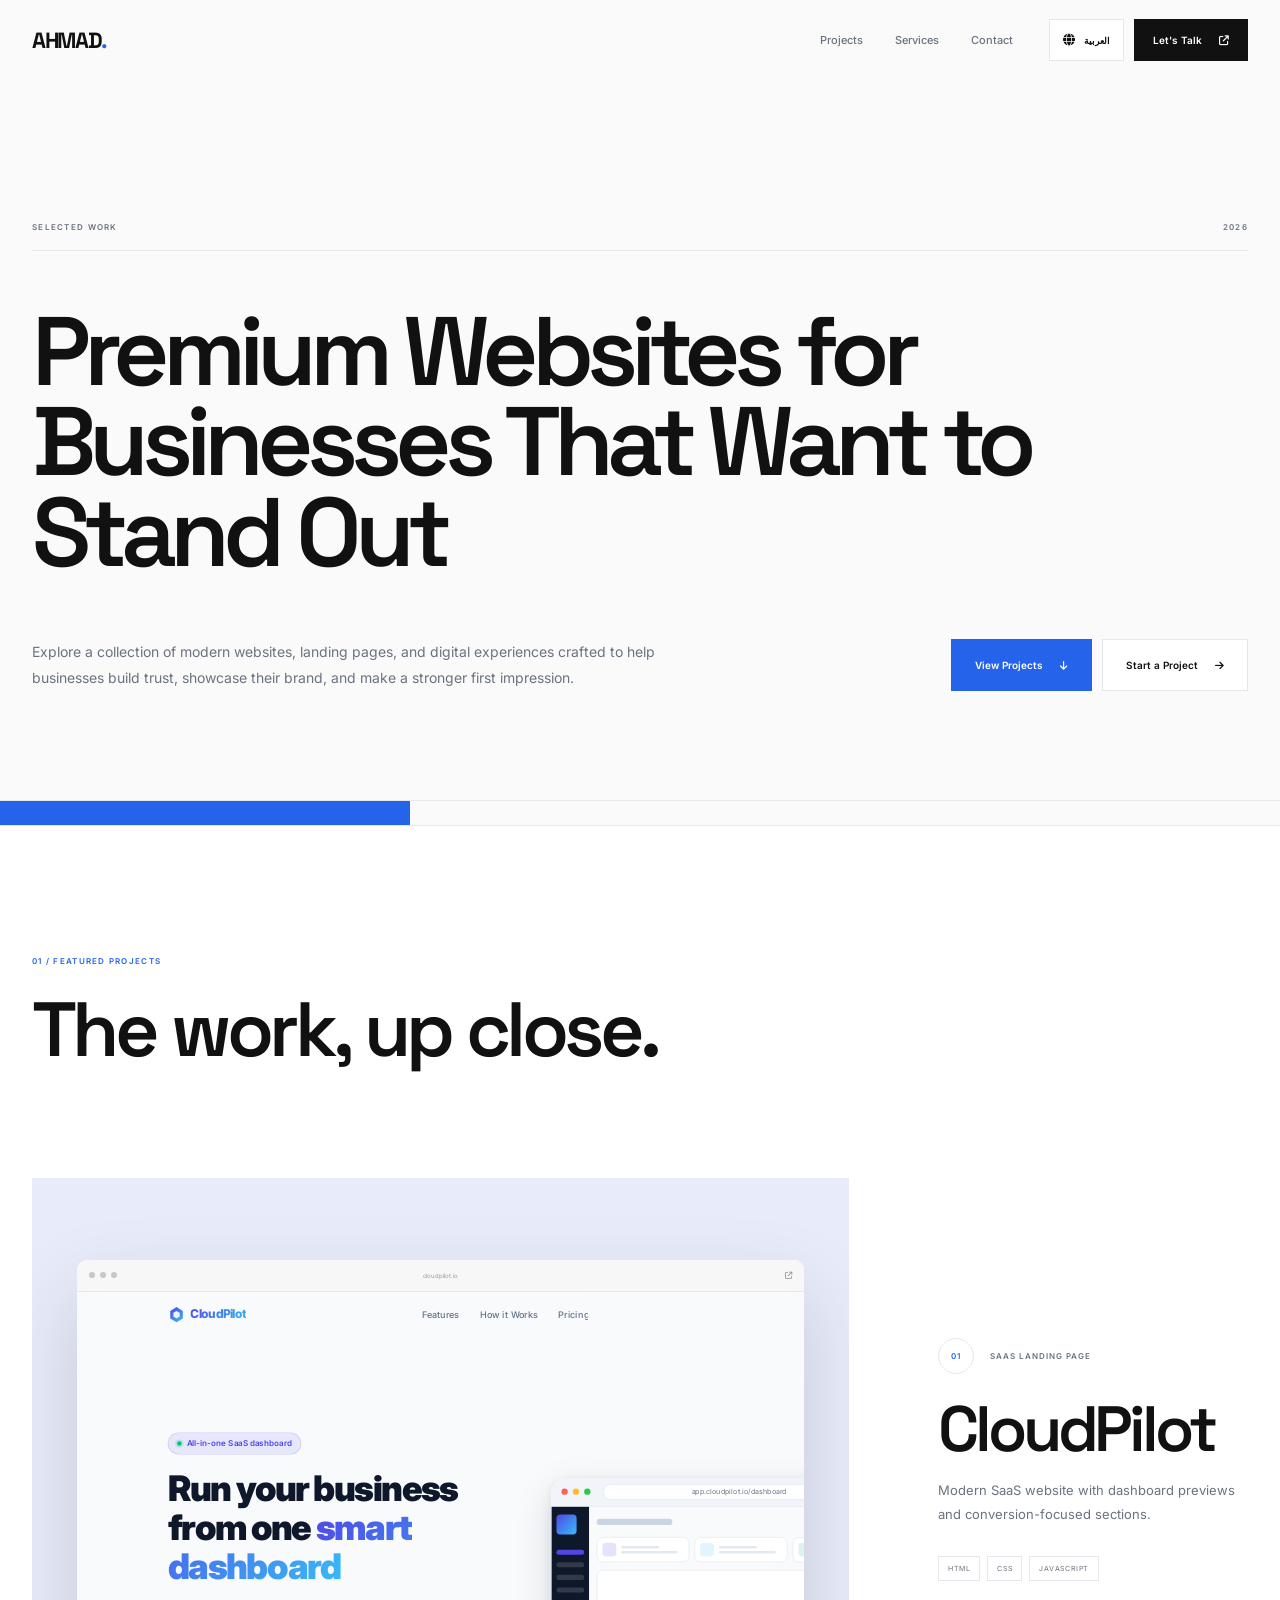
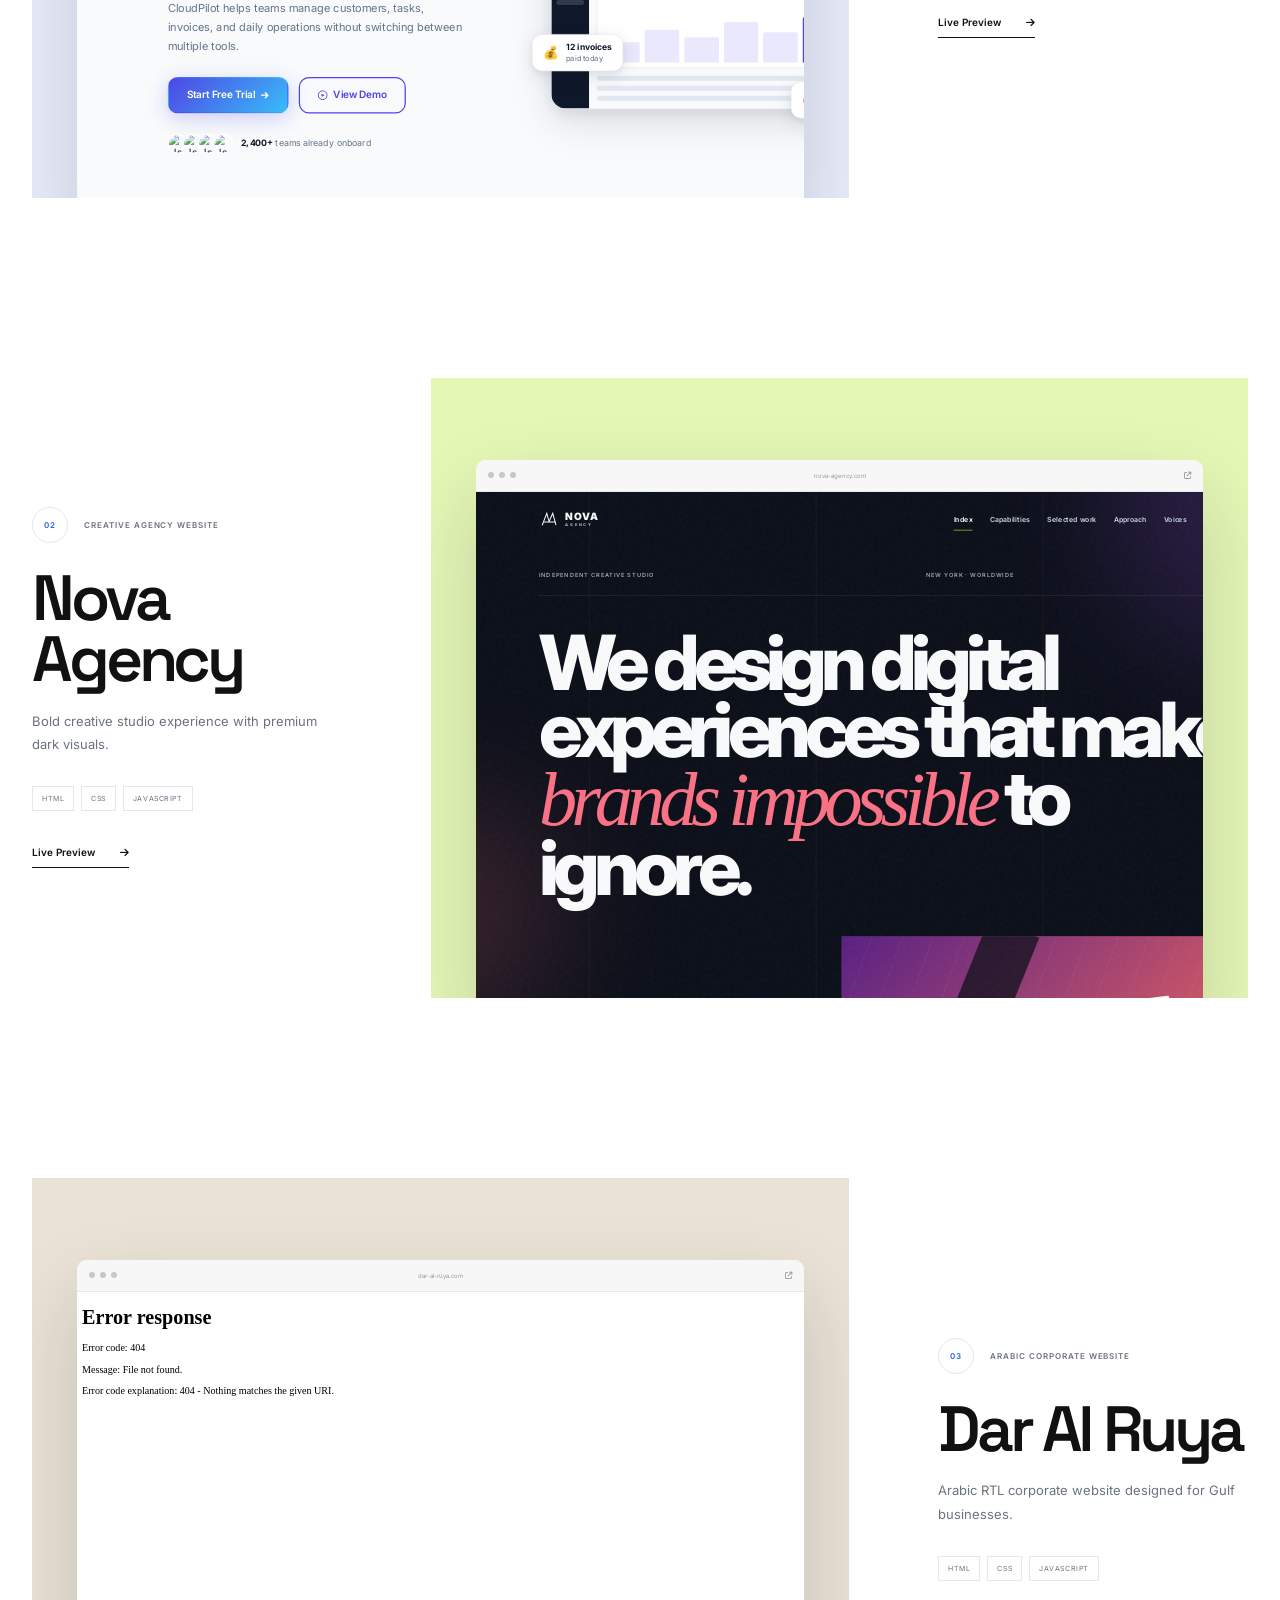
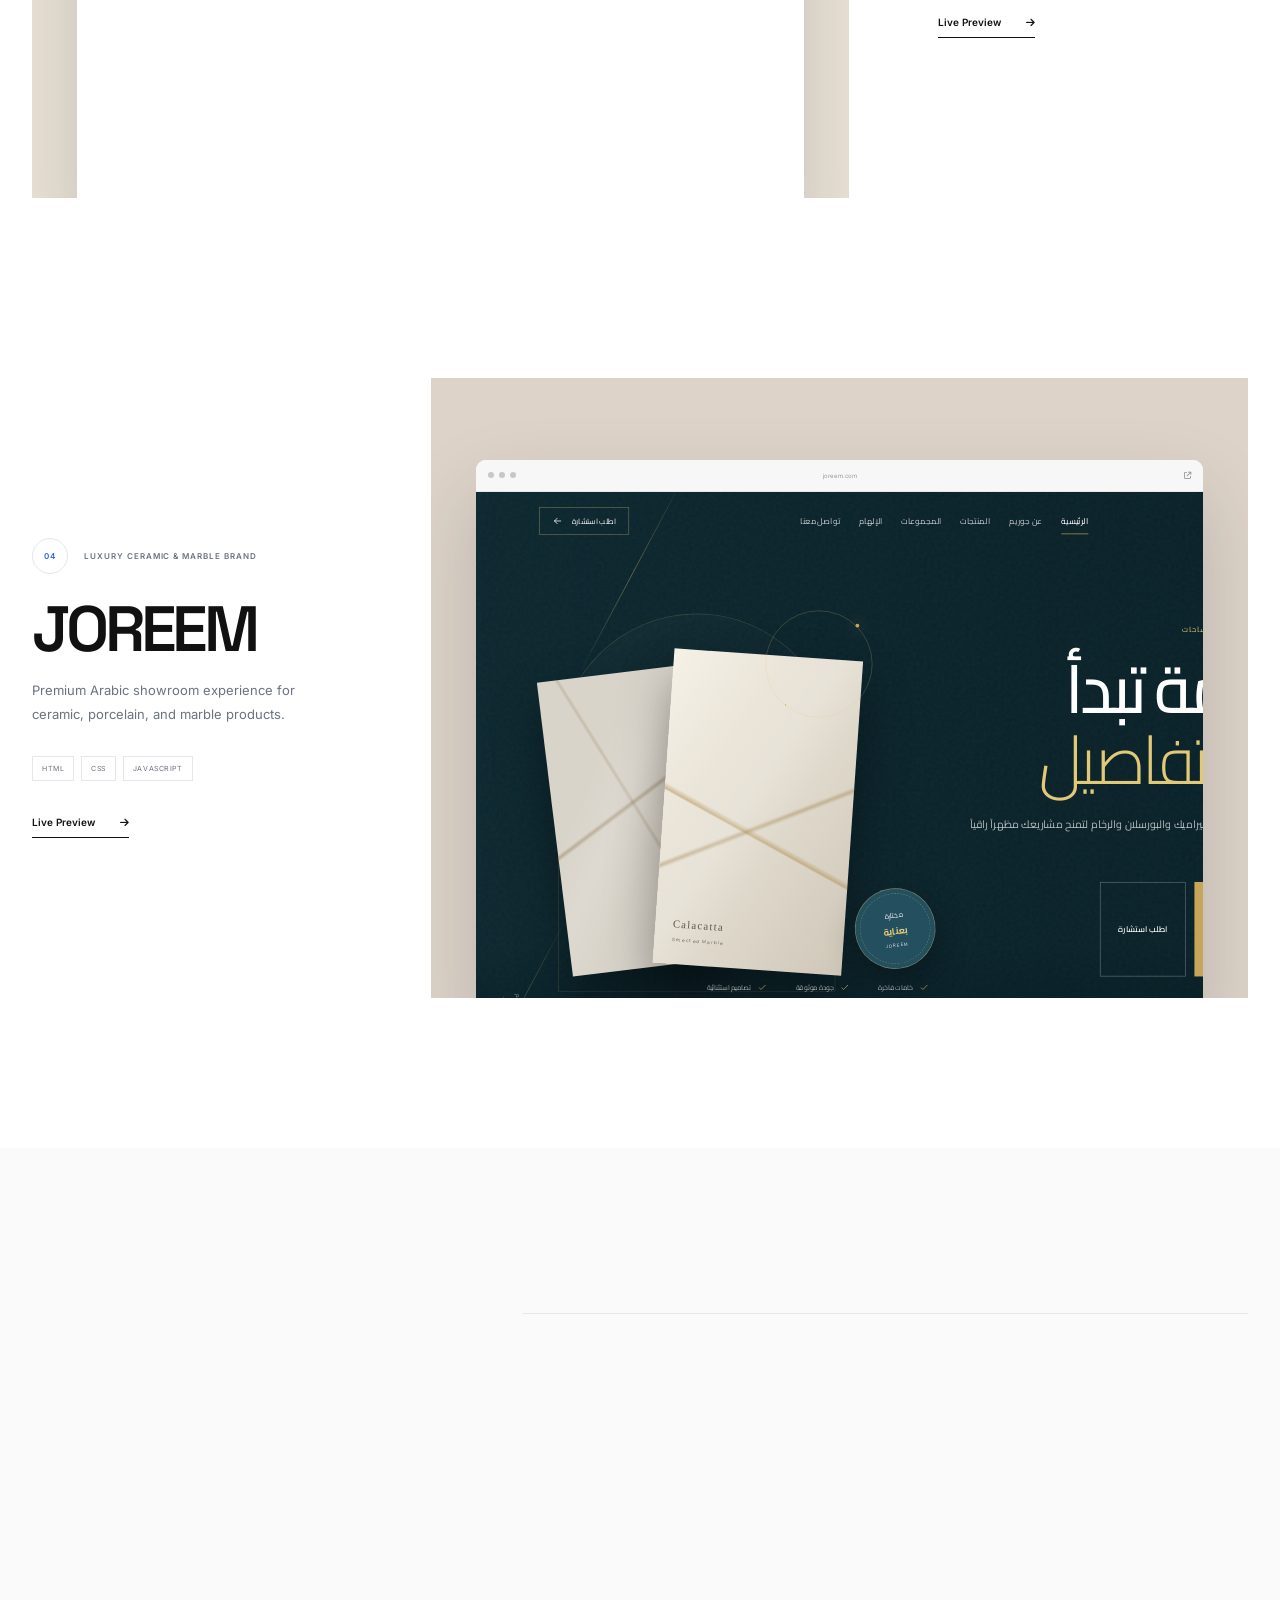
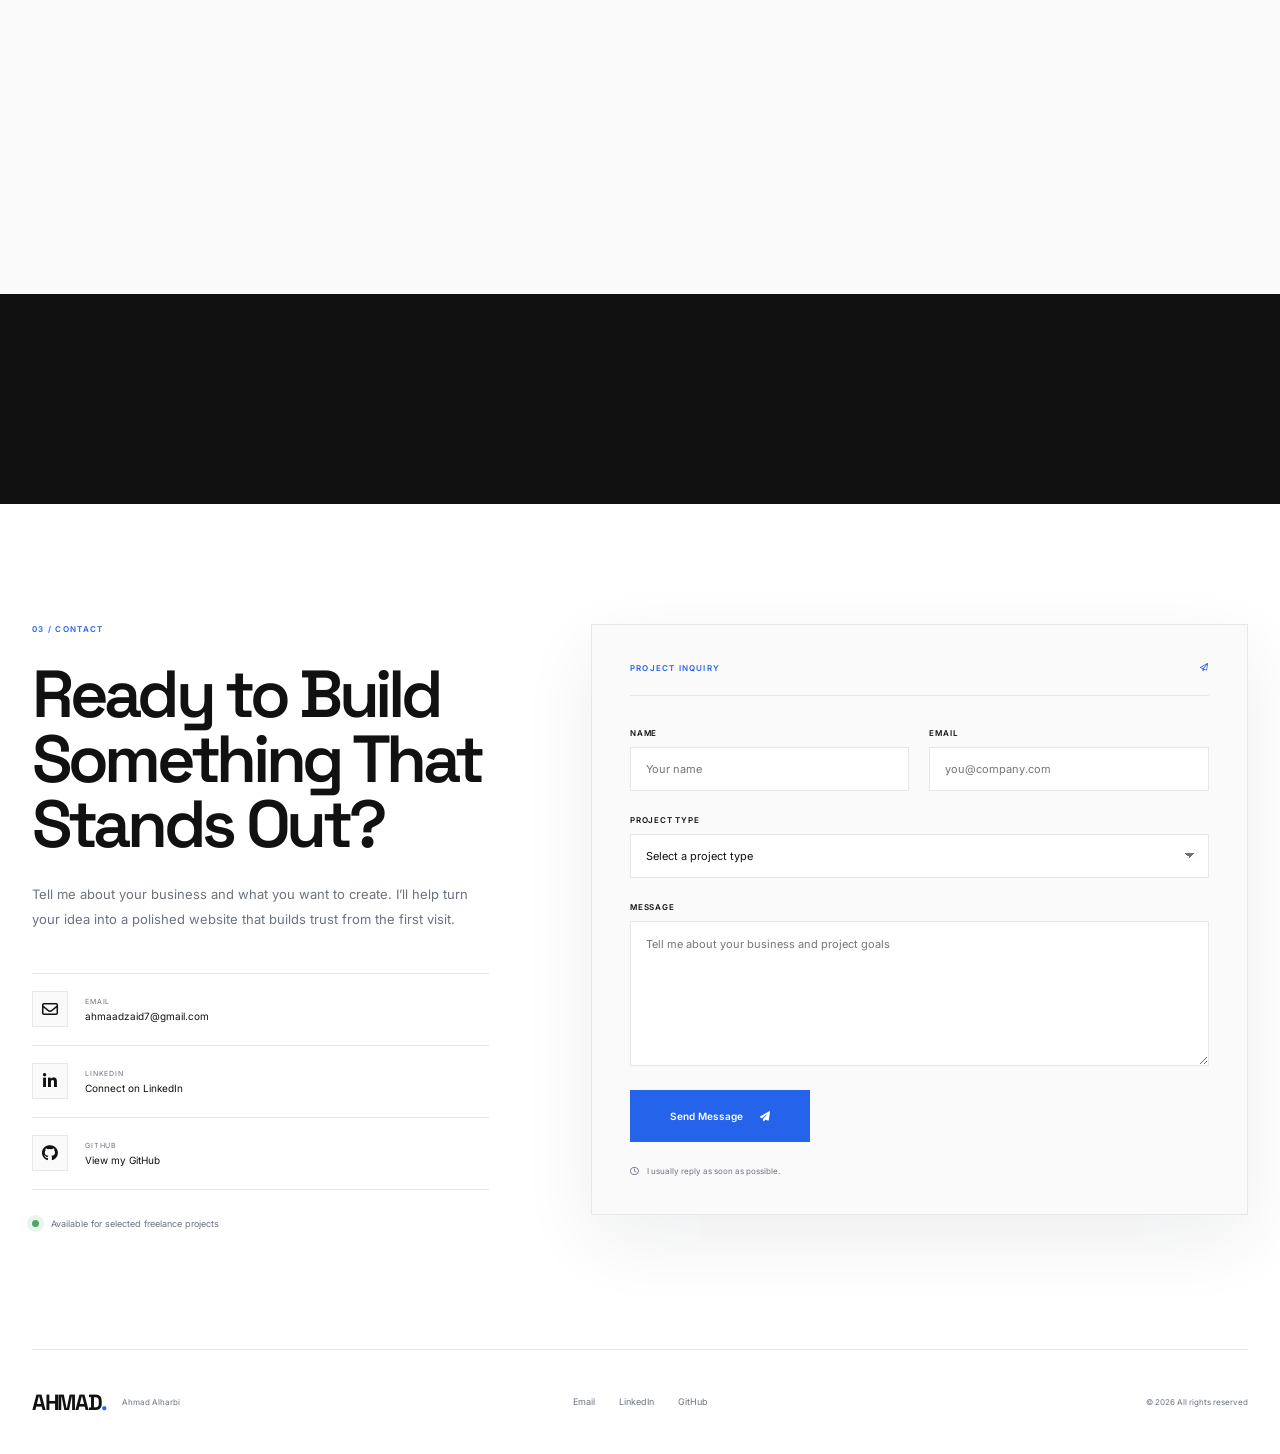
==== index.html @ 7949fdca "first commit" ====
<!DOCTYPE html>
<html lang="en" dir="ltr">
<head>
  <meta charset="UTF-8">
  <meta name="viewport" content="width=device-width, initial-scale=1.0">
  <meta name="description" content="Premium websites built by Ahmad Alharbi for businesses that want to look professional and trustworthy online.">
  <meta name="theme-color" content="#FAFAFA">
  <title>AHMAD. | Premium Websites for Businesses</title>
  <link rel="preconnect" href="https://fonts.googleapis.com">
  <link rel="preconnect" href="https://fonts.gstatic.com" crossorigin>
  <link href="https://fonts.googleapis.com/css2?family=Cairo:wght@400;500;600;700&amp;family=Inter:wght@400;500;600&amp;family=Space+Grotesk:wght@500;600;700&amp;display=swap" rel="stylesheet">
  <link rel="stylesheet" href="https://cdnjs.cloudflare.com/ajax/libs/font-awesome/6.7.2/css/all.min.css">
  <link rel="stylesheet" href="styles.css">
</head>
<body>
  <a class="skip-link" href="#main" data-i18n="skipLink">Skip to projects</a>

  <header class="site-header" id="header">
    <div class="shell header-inner">
      <a class="logo" href="#home">AHMAD<span>.</span></a>
      <nav class="site-nav" id="nav" data-i18n-aria="mainNav" aria-label="Main navigation">
        <a href="#projects" data-i18n="navProjects">Projects</a>
        <a href="#services" data-i18n="navServices">Services</a>
        <a href="#contact" data-i18n="navContact">Contact</a>
      </nav>
      <div class="header-actions">
        <button class="language-switch" id="language-switch" type="button" aria-label="Switch to Arabic">
          <i class="fa-solid fa-globe"></i><span>العربية</span>
        </button>
        <a class="button button-small button-dark ripple" href="#contact"><span data-i18n="letsTalk">Let's Talk</span><i class="fa-solid fa-arrow-up-right-from-square"></i></a>
      </div>
      <button class="menu-toggle" type="button" data-i18n-aria="openNav" aria-label="Open navigation" aria-controls="nav" aria-expanded="false"><span></span><span></span></button>
    </div>
  </header>

  <main id="main">
    <section class="hero" id="home">
      <div class="shell hero-inner">
        <div class="hero-index reveal"><span data-i18n="selectedWork">Selected work</span><span>2026</span></div>
        <h1 class="reveal delay-1" data-i18n="heroTitle">Premium Websites for Businesses That Want to Stand Out</h1>
        <div class="hero-bottom">
          <p class="reveal delay-2" data-i18n="heroSubtitle">Explore a collection of modern websites, landing pages, and digital experiences crafted to help businesses build trust, showcase their brand, and make a stronger first impression.</p>
          <div class="hero-actions reveal delay-3">
            <a class="button button-primary ripple" href="#projects"><span data-i18n="viewProjects">View Projects</span><i class="fa-solid fa-arrow-down"></i></a>
            <a class="button button-outline ripple" href="#contact"><span data-i18n="startProject">Start a Project</span><i class="fa-solid fa-arrow-right"></i></a>
          </div>
        </div>
      </div>
      <div class="hero-rule"><span></span></div>
    </section>

    <section class="projects" id="projects">
      <div class="shell projects-heading">
        <div class="section-label reveal" data-i18n="featuredLabel">01 / Featured Projects</div>
        <h2 class="reveal" data-i18n="workTitle">The work, up close.</h2>
      </div>

      <div class="project-list">
        <article class="project project-left">
          <a class="project-visual visual-cloud reveal" href="my-projects/cloudpilot/index.html" target="_blank" rel="noopener" data-i18n-aria="cloudAria" aria-label="Open CloudPilot live preview">
            <div class="browser"><div class="browser-bar"><div><i></i><i></i><i></i></div><span>cloudpilot.io</span><b><i class="fa-solid fa-arrow-up-right-from-square"></i></b></div><div class="browser-view"><iframe src="my-projects/cloudpilot/index.html" title="CloudPilot website preview" tabindex="-1"></iframe></div></div>
            <div class="project-open"><span data-i18n="viewLive">View live project</span><i class="fa-solid fa-arrow-up-right-from-square"></i></div>
          </a>
          <div class="project-copy reveal">
            <div class="project-meta"><span>01</span><span data-i18n="cloudCategory">SaaS Landing Page</span></div>
            <h3>CloudPilot</h3>
            <p data-i18n="cloudDescription">Modern SaaS website with dashboard previews and conversion-focused sections.</p>
            <div class="tech"><span>HTML</span><span>CSS</span><span>JavaScript</span></div>
            <a class="project-link ripple" href="my-projects/cloudpilot/index.html" target="_blank" rel="noopener"><span data-i18n="livePreview">Live Preview</span><i class="fa-solid fa-arrow-right"></i></a>
          </div>
        </article>

        <article class="project project-right">
          <div class="project-copy reveal">
            <div class="project-meta"><span>02</span><span data-i18n="novaCategory">Creative Agency Website</span></div>
            <h3>Nova Agency</h3>
            <p data-i18n="novaDescription">Bold creative studio experience with premium dark visuals.</p>
            <div class="tech"><span>HTML</span><span>CSS</span><span>JavaScript</span></div>
            <a class="project-link ripple" href="my-projects/nova-agency/index.html" target="_blank" rel="noopener"><span data-i18n="livePreview">Live Preview</span><i class="fa-solid fa-arrow-right"></i></a>
          </div>
          <a class="project-visual visual-nova reveal" href="my-projects/nova-agency/index.html" target="_blank" rel="noopener" data-i18n-aria="novaAria" aria-label="Open Nova Agency live preview">
            <div class="browser"><div class="browser-bar"><div><i></i><i></i><i></i></div><span>nova-agency.com</span><b><i class="fa-solid fa-arrow-up-right-from-square"></i></b></div><div class="browser-view"><iframe loading="lazy" src="my-projects/nova-agency/index.html" title="Nova Agency website preview" tabindex="-1"></iframe></div></div>
            <div class="project-open"><span data-i18n="viewLive">View live project</span><i class="fa-solid fa-arrow-up-right-from-square"></i></div>
          </a>
        </article>

        <article class="project project-left">
          <a class="project-visual visual-ruya reveal" href="my-projects/dar-al-ruya/index.html" target="_blank" rel="noopener" data-i18n-aria="ruyaAria" aria-label="Open Dar Al Ruya live preview">
            <div class="browser"><div class="browser-bar"><div><i></i><i></i><i></i></div><span>dar-al-ruya.com</span><b><i class="fa-solid fa-arrow-up-right-from-square"></i></b></div><div class="browser-view"><iframe loading="lazy" src="my-projects/dar-al-ruya/index.html" title="Dar Al Ruya website preview" tabindex="-1"></iframe></div></div>
            <div class="project-open"><span data-i18n="viewLive">View live project</span><i class="fa-solid fa-arrow-up-right-from-square"></i></div>
          </a>
          <div class="project-copy reveal">
            <div class="project-meta"><span>03</span><span data-i18n="ruyaCategory">Arabic Corporate Website</span></div>
            <h3 data-i18n="ruyaTitle">Dar Al Ruya</h3>
            <p data-i18n="ruyaDescription">Arabic RTL corporate website designed for Gulf businesses.</p>
            <div class="tech"><span>HTML</span><span>CSS</span><span>JavaScript</span></div>
            <a class="project-link ripple" href="my-projects/dar-al-ruya/index.html" target="_blank" rel="noopener"><span data-i18n="livePreview">Live Preview</span><i class="fa-solid fa-arrow-right"></i></a>
          </div>
        </article>

        <article class="project project-right">
          <div class="project-copy reveal">
            <div class="project-meta"><span>04</span><span data-i18n="joreemCategory">Luxury Ceramic &amp; Marble Brand</span></div>
            <h3>JOREEM</h3>
            <p data-i18n="joreemDescription">Premium Arabic showroom experience for ceramic, porcelain, and marble products.</p>
            <div class="tech"><span>HTML</span><span>CSS</span><span>JavaScript</span></div>
            <a class="project-link ripple" href="my-projects/joreem/index.html" target="_blank" rel="noopener"><span data-i18n="livePreview">Live Preview</span><i class="fa-solid fa-arrow-right"></i></a>
          </div>
          <a class="project-visual visual-joreem reveal" href="my-projects/joreem/index.html" target="_blank" rel="noopener" data-i18n-aria="joreemAria" aria-label="Open JOREEM live preview">
            <div class="browser"><div class="browser-bar"><div><i></i><i></i><i></i></div><span>joreem.com</span><b><i class="fa-solid fa-arrow-up-right-from-square"></i></b></div><div class="browser-view"><iframe loading="lazy" src="my-projects/joreem/index.html" title="JOREEM website preview" tabindex="-1"></iframe></div></div>
            <div class="project-open"><span data-i18n="viewLive">View live project</span><i class="fa-solid fa-arrow-up-right-from-square"></i></div>
          </a>
        </article>
      </div>
    </section>

    <section class="services section" id="services">
      <div class="shell">
        <div class="section-label reveal" data-i18n="capabilitiesLabel">02 / Capabilities</div>
        <div class="services-layout">
          <h2 class="reveal" data-i18n="servicesTitle">What I Build</h2>
          <div class="services-list">
            <div class="service reveal"><i class="fa-solid fa-rocket"></i><span data-i18n="serviceLanding">Landing Pages</span><b>01</b></div>
            <div class="service reveal"><i class="fa-regular fa-building"></i><span data-i18n="serviceBusiness">Business Websites</span><b>02</b></div>
            <div class="service reveal"><i class="fa-solid fa-language"></i><span data-i18n="serviceArabic">Arabic RTL Websites</span><b>03</b></div>
            <div class="service reveal"><i class="fa-solid fa-city"></i><span data-i18n="serviceCorporate">Corporate Websites</span><b>04</b></div>
            <div class="service reveal"><i class="fa-solid fa-user-tie"></i><span data-i18n="servicePortfolio">Portfolio Websites</span><b>05</b></div>
          </div>
        </div>
      </div>
    </section>

    <section class="stats" data-i18n-aria="statsAria" aria-label="Project statistics">
      <div class="shell stats-grid">
        <div class="stat reveal"><strong>4</strong><span data-i18n="statProjects">Projects Built</span></div>
        <div class="stat reveal delay-1"><strong>100%</strong><span data-i18n="statResponsive">Responsive</span></div>
        <div class="stat reveal delay-2"><strong>AR / EN</strong><span data-i18n="statLanguages">Arabic &amp; English</span></div>
        <div class="stat reveal delay-3"><strong>&lt;/&gt;</strong><span>HTML CSS JavaScript</span></div>
      </div>
    </section>

    <section class="contact section" id="contact">
      <div class="shell contact-grid">
        <div class="contact-copy">
          <div class="section-label reveal" data-i18n="contactLabel">03 / Contact</div>
          <h2 class="reveal" data-i18n="contactTitle">Ready to Build Something That Stands Out?</h2>
          <p class="contact-intro reveal" data-i18n="contactIntro">Tell me about your business and what you want to create. I’ll help turn your idea into a polished website that builds trust from the first visit.</p>
          <div class="direct-links reveal">
            <a href="mailto:ahmaadzaid7@gmail.com"><i class="fa-regular fa-envelope"></i><span><small data-i18n="emailLabel">Email</small>ahmaadzaid7@gmail.com</span></a>
            <a href="https://www.linkedin.com/in/ahmadalharbi" target="_blank" rel="noreferrer"><i class="fa-brands fa-linkedin-in"></i><span><small>LinkedIn</small><span data-i18n="connectLinkedIn">Connect on LinkedIn</span></span></a>
            <a href="https://github.com/ahmadalharbi" target="_blank" rel="noreferrer"><i class="fa-brands fa-github"></i><span><small>GitHub</small><span data-i18n="viewGithub">View my GitHub</span></span></a>
          </div>
          <div class="availability reveal"><i></i><span data-i18n="availability">Available for selected freelance projects</span></div>
        </div>

        <div class="form-card reveal">
          <div class="form-heading"><span data-i18n="formEyebrow">Project inquiry</span><i class="fa-regular fa-paper-plane"></i></div>
          <form class="w-full flex flex-col lg:mt-16 contact-form" action="https://formsubmit.co/ahmaadzaid7@gmail.com" method="post">
            <input type="hidden" name="_subject" value="New portfolio message from Ahmad website">
            <input type="hidden" name="_captcha" value="false">
            <input type="hidden" name="_template" value="table">
            <div class="form-row">
              <label><span data-i18n="fieldName">Name</span><input type="text" name="name" required data-i18n-placeholder="namePlaceholder" placeholder="Your name" autocomplete="name"></label>
              <label><span data-i18n="fieldEmail">Email</span><input type="email" name="email" required data-i18n-placeholder="emailPlaceholder" placeholder="you@company.com" autocomplete="email"></label>
            </div>
            <label><span data-i18n="fieldProject">Project Type</span><select name="project_type" required><option value="" data-i18n="optionSelect">Select a project type</option><option value="Landing Page" data-i18n="optionLanding">Landing Page</option><option value="Business Website" data-i18n="optionBusiness">Business Website</option><option value="Arabic RTL Website" data-i18n="optionArabic">Arabic RTL Website</option><option value="Website Redesign" data-i18n="optionRedesign">Website Redesign</option><option value="Other" data-i18n="optionOther">Other</option></select></label>
            <label><span data-i18n="fieldMessage">Message</span><textarea name="message" required rows="5" data-i18n-placeholder="messagePlaceholder" placeholder="Tell me about your business and project goals"></textarea></label>
            <button class="button button-primary form-submit ripple" type="submit"><span data-i18n="sendMessage">Send Message</span><i class="fa-solid fa-paper-plane"></i></button>
            <p class="form-note" id="form-note"><i class="fa-regular fa-clock"></i><span data-i18n="replyNote">I usually reply as soon as possible.</span></p>
          </form>
        </div>
      </div>
    </section>
  </main>

  <footer class="site-footer">
    <div class="shell footer-inner">
      <div><a class="logo" href="#home">AHMAD<span>.</span></a><small data-i18n="footerName">Ahmad Alharbi</small></div>
      <div class="footer-links"><a href="mailto:ahmaadzaid7@gmail.com" data-i18n="emailLabel">Email</a><a href="https://www.linkedin.com/in/ahmadalharbi" target="_blank" rel="noreferrer">LinkedIn</a><a href="https://github.com/ahmadalharbi" target="_blank" rel="noreferrer">GitHub</a></div>
      <span>&copy; <span id="year"></span> <span data-i18n="rights">All rights reserved</span></span>
    </div>
  </footer>

  <button class="back-top" type="button" data-i18n-aria="backTop" aria-label="Back to top"><i class="fa-solid fa-arrow-up"></i></button>
  <script src="script.js"></script>
</body>
</html>
---- styles.css ----
:root { --bg:#FAFAFA; --surface:#FFF; --text:#111; --muted:#6B7280; --accent:#2563EB; --border:#E5E7EB; --heading:"Space Grotesk",sans-serif; --body:"Inter",sans-serif; --arabic:"Cairo",sans-serif; --shell:1280px; }
* { box-sizing:border-box; }
html { scroll-behavior:smooth; scroll-padding-top:90px; }
body { margin:0; overflow-x:hidden; background:var(--bg); color:var(--text); font-family:var(--body); -webkit-font-smoothing:antialiased; transition:opacity .18s ease; }
body.language-changing { opacity:.55; }
body.menu-open { overflow:hidden; }
a { color:inherit; text-decoration:none; }
button,input,select,textarea { color:inherit; font:inherit; }
iframe { border:0; }
.shell { width:min(calc(100% - 64px),var(--shell)); margin-inline:auto; }
.section { padding:120px 0; }
.skip-link { position:fixed; z-index:1000; top:8px; inset-inline-start:8px; padding:10px 15px; background:white; transform:translateY(-150%); }
.skip-link:focus { transform:none; }

.site-header { position:fixed; z-index:100; top:0; width:100%; border-bottom:1px solid transparent; transition:.3s; }
.site-header.scrolled { border-color:rgba(229,231,235,.85); background:rgba(250,250,250,.9); box-shadow:0 8px 30px rgba(17,24,39,.035); backdrop-filter:blur(18px); }
.header-inner { height:80px; display:flex; align-items:center; }
.logo { font:700 22px var(--heading); letter-spacing:-.06em; direction:ltr; }
.logo span { color:var(--accent); }
.site-nav { display:flex; align-items:center; gap:32px; margin-inline-start:auto; }
.site-nav a { position:relative; color:var(--muted); font-size:11px; font-weight:500; }
.site-nav a::after { content:""; position:absolute; inset-inline-start:0; inset-inline-end:100%; bottom:-8px; height:2px; background:var(--accent); transition:inset-inline-end .25s; }
.site-nav a:hover,.site-nav a.active { color:var(--text); }
.site-nav a:hover::after,.site-nav a.active::after { inset-inline-end:0; }
.header-actions { display:flex; align-items:center; gap:10px; margin-inline-start:36px; }
.language-switch { min-height:42px; display:flex; align-items:center; gap:9px; padding:0 13px; border:1px solid var(--border); background:white; font-size:9px; font-weight:600; cursor:pointer; transition:.25s; }
.language-switch:hover { border-color:var(--accent); color:var(--accent); }
.language-switch i { font-size:12px; }
.menu-toggle { display:none; width:42px; height:42px; padding:0; border:1px solid var(--border); background:white; }
.menu-toggle span { display:block; width:17px; height:1px; margin:5px auto; background:currentColor; transition:.25s; }

.button { position:relative; overflow:hidden; min-height:52px; display:inline-flex; align-items:center; justify-content:center; gap:17px; padding:0 23px; border:1px solid transparent; background:transparent; font-size:10px; font-weight:600; cursor:pointer; transition:transform .25s,background .25s,color .25s,border-color .25s; }
.button:hover { transform:translateY(-3px); }
.button-small { min-height:42px; padding-inline:18px; }
.button-dark { color:white; background:var(--text); }
.button-dark:hover { background:var(--accent); }
.button-primary { color:white; background:var(--accent); }
.button-primary:hover { background:#164fc4; }
.button-outline { border-color:var(--border); background:white; }
.button-outline:hover { color:white; background:var(--text); border-color:var(--text); }

.hero { position:relative; padding-top:80px; }
.hero-inner { min-height:720px; padding:115px 0 82px; display:flex; flex-direction:column; justify-content:center; }
.hero-index { display:flex; justify-content:space-between; padding-bottom:18px; border-bottom:1px solid var(--border); color:var(--muted); font-size:8px; font-weight:600; text-transform:uppercase; letter-spacing:.16em; }
.hero h1 { max-width:1160px; margin:55px 0 62px; font:600 clamp(61px,7.6vw,116px)/.93 var(--heading); letter-spacing:-.072em; }
.hero-bottom { display:flex; align-items:flex-end; justify-content:space-between; gap:55px; }
.hero-bottom > p { max-width:675px; margin:0; color:var(--muted); font-size:14px; line-height:1.85; }
.hero-actions { display:flex; gap:10px; flex:0 0 auto; }
.hero-rule { height:26px; overflow:hidden; border-block:1px solid var(--border); }
.hero-rule span { display:block; width:32%; height:100%; background:var(--accent); animation:ruleMove 8s ease-in-out infinite alternate; }
@keyframes ruleMove { to { transform:translateX(212%); } }

.projects { padding:130px 0 150px; background:var(--surface); }
.projects-heading { margin-bottom:110px; }
.section-label { color:var(--accent); font-size:8px; font-weight:600; letter-spacing:.16em; text-transform:uppercase; }
.projects-heading h2 { margin:25px 0 0; font:600 clamp(52px,6vw,86px)/1 var(--heading); letter-spacing:-.06em; }
.project-list { display:flex; flex-direction:column; gap:180px; }
.project { width:min(calc(100% - 64px),1440px); margin-inline:auto; display:grid; grid-template-columns:minmax(0,1.45fr) minmax(300px,.55fr); align-items:center; gap:clamp(55px,7vw,115px); }
.project-right { grid-template-columns:minmax(300px,.55fr) minmax(0,1.45fr); }
.project-visual { position:relative; height:620px; display:block; overflow:hidden; padding:58px 5.5% 0; perspective:1200px; }
.visual-cloud { background:#E8ECFA; }.visual-nova { background:#E4F7B5; }.visual-ruya { background:#E9E2D5; }.visual-joreem { background:#DDD3C8; }
.browser { height:100%; overflow:hidden; border-radius:10px 10px 0 0; background:white; box-shadow:0 35px 80px rgba(17,24,39,.17); transform:translateY(24px); transition:transform .6s cubic-bezier(.2,.75,.3,1),box-shadow .6s; }
.project-visual:hover .browser { transform:translateY(3px) scale(1.015); box-shadow:0 42px 95px rgba(17,24,39,.23); }
.browser-bar { height:32px; display:grid; grid-template-columns:1fr auto 1fr; align-items:center; padding:0 12px; border-bottom:1px solid #e8e8e8; background:#f7f7f7; direction:ltr; }
.browser-bar > div { display:flex; gap:5px; }.browser-bar > div i { width:6px; height:6px; border-radius:50%; background:#c7c7c7; }.browser-bar > span { color:#999; font-size:6px; }.browser-bar b { justify-self:end; color:#999; font-size:7px; }
.browser-view { height:calc(100% - 32px); overflow:hidden; direction:ltr; }.browser-view iframe { width:1440px; height:900px; transform:scale(.63); transform-origin:0 0; pointer-events:none; }
.project-open { position:absolute; z-index:3; inset-inline-end:20px; top:20px; display:flex; align-items:center; gap:14px; padding:12px 15px; background:rgba(255,255,255,.94); font-size:8px; font-weight:600; opacity:0; transform:translateY(8px); transition:.3s; }
.project-visual:hover .project-open { opacity:1; transform:none; }
.project-copy { max-width:430px; }
.project-meta { display:flex; align-items:center; gap:16px; color:var(--muted); font-size:8px; font-weight:600; letter-spacing:.12em; text-transform:uppercase; }
.project-meta span:first-child { width:36px; height:36px; display:grid; place-items:center; flex:0 0 auto; border:1px solid var(--border); border-radius:50%; color:var(--accent); }
.project-copy h3 { margin:25px 0 20px; font:600 clamp(48px,5vw,75px)/.95 var(--heading); letter-spacing:-.065em; }
.project-copy > p { margin:0; color:var(--muted); font-size:13px; line-height:1.8; }
.tech { display:flex; gap:7px; margin-top:30px; direction:ltr; width:fit-content; }.tech span { padding:7px 9px; border:1px solid var(--border); color:var(--muted); font-size:7px; text-transform:uppercase; letter-spacing:.08em; }
.project-link { position:relative; overflow:hidden; width:fit-content; margin-top:35px; display:flex; align-items:center; gap:25px; padding:0 0 9px; border-bottom:1px solid var(--text); font-size:10px; font-weight:600; }
.project-link i { transition:transform .25s; }.project-link:hover i { transform:translateX(5px); }

.services { background:var(--bg); }.services-layout { margin-top:35px; display:grid; grid-template-columns:.7fr 1.3fr; gap:100px; }.services h2 { margin:0; font:600 clamp(50px,5.5vw,78px)/1 var(--heading); letter-spacing:-.06em; }.services-list { border-top:1px solid var(--border); }
.service { min-height:92px; display:grid; grid-template-columns:50px 1fr auto; align-items:center; gap:15px; border-bottom:1px solid var(--border); transition:padding .3s,color .3s,background .3s; }.service:hover { padding-inline:18px; color:var(--accent); background:white; }.service i { color:var(--accent); font-size:16px; }.service span { font:500 18px var(--heading); }.service b { color:#a3a8b1; font-size:8px; font-weight:500; }
.stats { background:var(--text); color:white; }.stats-grid { min-height:210px; display:grid; grid-template-columns:repeat(4,1fr); }.stat { display:flex; flex-direction:column; justify-content:center; padding:30px; border-inline-end:1px solid rgba(255,255,255,.14); }.stat:first-child { border-inline-start:1px solid rgba(255,255,255,.14); }.stat strong { font:600 34px var(--heading); letter-spacing:-.05em; direction:ltr; width:fit-content; }.stat span { margin-top:10px; color:#9ca3af; font-size:8px; text-transform:uppercase; letter-spacing:.13em; }

.contact { background:var(--surface); }
.contact-grid { display:grid; grid-template-columns:.82fr 1.18fr; gap:clamp(60px,8vw,120px); align-items:start; }
.contact-copy { position:sticky; top:125px; }
.contact-copy h2 { max-width:580px; margin:28px 0 25px; font:600 clamp(48px,5.2vw,76px)/.98 var(--heading); letter-spacing:-.065em; }
.contact-intro { max-width:570px; margin:0; color:var(--muted); font-size:13px; line-height:1.85; }
.direct-links { margin-top:42px; border-top:1px solid var(--border); }
.direct-links > a { min-height:72px; display:flex; align-items:center; gap:17px; border-bottom:1px solid var(--border); transition:padding .25s,color .25s; }
.direct-links > a:hover { padding-inline-start:10px; color:var(--accent); }
.direct-links > a > i { width:36px; height:36px; display:grid; place-items:center; flex:0 0 auto; border:1px solid var(--border); background:var(--bg); }
.direct-links a > span { display:flex; flex-direction:column; gap:4px; font-size:10px; }
.direct-links small { color:var(--muted); font-size:7px; text-transform:uppercase; letter-spacing:.12em; }
.availability { margin-top:28px; display:flex; align-items:center; gap:12px; color:var(--muted); font-size:9px; }
.availability i { width:7px; height:7px; border-radius:50%; background:#4ea864; box-shadow:0 0 0 5px rgba(78,168,100,.12); }
.form-card { padding:38px; border:1px solid var(--border); background:var(--bg); box-shadow:0 25px 70px rgba(17,24,39,.07); }
.form-heading { display:flex; justify-content:space-between; padding-bottom:22px; border-bottom:1px solid var(--border); color:var(--accent); font-size:8px; font-weight:600; text-transform:uppercase; letter-spacing:.15em; }
.contact-form { width:100%; display:flex; flex-direction:column; gap:24px; margin-top:32px; }
.form-row { display:grid; grid-template-columns:1fr 1fr; gap:20px; }
.contact-form label { display:flex; flex-direction:column; gap:9px; color:var(--text); font-size:8px; font-weight:600; text-transform:uppercase; letter-spacing:.1em; }
.contact-form input,.contact-form select,.contact-form textarea { width:100%; border:1px solid var(--border); border-radius:0; outline:0; background:white; padding:14px 15px; color:var(--text); font-size:11px; font-weight:400; text-transform:none; letter-spacing:0; transition:border-color .2s,box-shadow .2s; }
.contact-form textarea { min-height:145px; resize:vertical; line-height:1.6; }
.contact-form input:focus,.contact-form select:focus,.contact-form textarea:focus { border-color:var(--accent); box-shadow:0 0 0 3px rgba(37,99,235,.08); }
.contact-form select { appearance:none; background-image:linear-gradient(45deg,transparent 50%,#6b7280 50%),linear-gradient(135deg,#6b7280 50%,transparent 50%); background-position:calc(100% - 18px) 50%,calc(100% - 13px) 50%; background-size:5px 5px,5px 5px; background-repeat:no-repeat; }
.form-submit { align-self:flex-start; min-width:180px; }
.form-submit[disabled] { opacity:.65; cursor:wait; }
.form-note { margin:0; display:flex; align-items:center; gap:9px; color:var(--muted); font-size:8px; }
.form-note.success { color:#278247; }

.site-footer { background:var(--surface); }.footer-inner { min-height:105px; display:grid; grid-template-columns:1fr auto 1fr; align-items:center; border-top:1px solid var(--border); }.footer-inner > div:first-child { display:flex; align-items:center; gap:15px; }.footer-inner small,.footer-inner > span { color:var(--muted); font-size:8px; }.footer-inner > span { justify-self:end; }.footer-links { display:flex; gap:24px; }.footer-links a { color:var(--muted); font-size:9px; }.footer-links a:hover { color:var(--accent); }
.back-top { position:fixed; z-index:90; inset-inline-end:22px; bottom:22px; width:46px; height:46px; border:1px solid var(--border); background:rgba(255,255,255,.93); opacity:0; visibility:hidden; transform:translateY(10px); transition:.3s; cursor:pointer; }.back-top.visible { opacity:1; visibility:visible; transform:none; }.back-top:hover { color:white; background:var(--accent); }
.ripple-wave { position:absolute; border-radius:50%; background:rgba(255,255,255,.38); transform:scale(0); animation:ripple .65s linear; pointer-events:none; } @keyframes ripple { to { transform:scale(4); opacity:0; } }
.reveal { opacity:0; transform:translateY(26px); transition:opacity .8s ease,transform .8s cubic-bezier(.2,.75,.3,1); }.reveal.visible { opacity:1; transform:none; }.delay-1 { transition-delay:.1s; }.delay-2 { transition-delay:.2s; }.delay-3 { transition-delay:.3s; }

html[dir="rtl"] body { font-family:var(--arabic); }
html[dir="rtl"] .site-nav a,html[dir="rtl"] .button,html[dir="rtl"] .language-switch,html[dir="rtl"] .section-label,html[dir="rtl"] .project-meta,html[dir="rtl"] .contact-form,html[dir="rtl"] .footer-links { font-family:var(--arabic); }
html[dir="rtl"] .hero h1,html[dir="rtl"] .projects-heading h2,html[dir="rtl"] .project-copy h3,html[dir="rtl"] .services h2,html[dir="rtl"] .service span,html[dir="rtl"] .contact-copy h2 { font-family:var(--arabic); letter-spacing:-.035em; }
html[dir="rtl"] .hero h1 { max-width:1080px; line-height:1.16; }
html[dir="rtl"] .hero-index,html[dir="rtl"] .section-label,html[dir="rtl"] .project-meta,html[dir="rtl"] .stat span,html[dir="rtl"] .contact-form label { letter-spacing:0; text-transform:none; }
html[dir="rtl"] .hero-rule span { animation-name:ruleMoveRtl; } @keyframes ruleMoveRtl { to { transform:translateX(-212%); } }
html[dir="rtl"] .project-link i,html[dir="rtl"] .hero-actions .fa-arrow-right { transform:rotate(180deg); }
html[dir="rtl"] .project-link:hover i { transform:rotate(180deg) translateX(5px); }
html[dir="rtl"] .contact-form select { background-position:18px 50%,13px 50%; }

@media (max-width:1120px) { .project,.project-right { grid-template-columns:1.25fr .75fr; gap:50px; }.project-right { grid-template-columns:.75fr 1.25fr; }.project-visual { height:530px; }.browser-view iframe { transform:scale(.52); }.hero-bottom { align-items:flex-start; flex-direction:column; }.contact-grid { gap:55px; } }
@media (max-width:820px) {
  .shell { width:min(calc(100% - 38px),var(--shell)); }.section { padding:90px 0; }
  .site-nav { position:fixed; z-index:-1; inset:0; padding:115px 25px 45px; display:flex; flex-direction:column; align-items:flex-start; gap:0; margin:0; background:var(--bg); opacity:0; visibility:hidden; transform:translateY(-14px); transition:.3s; }.site-nav.open { opacity:1; visibility:visible; transform:none; }.site-nav a { width:100%; padding:15px 0; border-bottom:1px solid var(--border); font:600 30px var(--heading); }.site-nav a::after { display:none; }
  .header-actions { margin-inline-start:auto; }.header-actions .button { display:none; }.menu-toggle { display:block; margin-inline-start:10px; }.menu-toggle.active span:first-child { transform:translateY(3px) rotate(45deg); }.menu-toggle.active span:last-child { transform:translateY(-3px) rotate(-45deg); }
  .hero-inner { min-height:700px; padding-top:100px; }.hero h1 { font-size:clamp(58px,11vw,90px); }.projects { padding-block:100px 120px; }.project-list { gap:120px; }.project,.project-right { width:min(calc(100% - 38px),var(--shell)); grid-template-columns:1fr; gap:38px; }.project-right .project-copy { grid-row:2; }.project-right .project-visual { grid-row:1; }.project-visual { height:520px; }.browser-view iframe { transform:scale(.54); }.project-copy { max-width:600px; }
  .services-layout { grid-template-columns:1fr; gap:45px; }.stats-grid { grid-template-columns:1fr 1fr; }.stat { min-height:150px; border-bottom:1px solid rgba(255,255,255,.14); }
  .contact-grid { grid-template-columns:1fr; }.contact-copy { position:static; }.form-card { padding:32px; }
  html[dir="rtl"] .site-nav { align-items:stretch; }
}
@media (max-width:560px) {
  .shell { width:min(calc(100% - 28px),var(--shell)); }.language-switch { padding-inline:10px; }.language-switch span { font-size:8px; }
  .hero-inner { min-height:700px; }.hero h1 { margin-block:45px; font-size:48px; }.hero-bottom > p { font-size:13px; }.hero-actions { width:100%; flex-direction:column; }.hero-actions .button { width:100%; }
  .projects-heading { margin-bottom:80px; }.projects-heading h2 { font-size:48px; }.project,.project-right { width:min(calc(100% - 28px),var(--shell)); }.project-visual { height:345px; padding:38px 14px 0; }.browser-view iframe { transform:scale(.31); }.project-copy h3 { font-size:49px; }.project-open { display:none; }
  .stats-grid { grid-template-columns:1fr; }.stat { min-height:125px; border-inline-start:1px solid rgba(255,255,255,.14); }.form-card { padding:23px 18px; }.form-row { grid-template-columns:1fr; }.form-submit { width:100%; }.footer-inner { padding:35px 0; grid-template-columns:1fr auto; gap:30px; }.footer-links { grid-column:1 / -1; grid-row:2; }.footer-inner > span { font-size:7px; }
  html[dir="rtl"] .hero h1 { font-size:43px; }
}
@media (prefers-reduced-motion:reduce) { html { scroll-behavior:auto; } *,*::before,*::after { animation-duration:.01ms!important; animation-iteration-count:1!important; transition-duration:.01ms!important; }.reveal { opacity:1; transform:none; } }
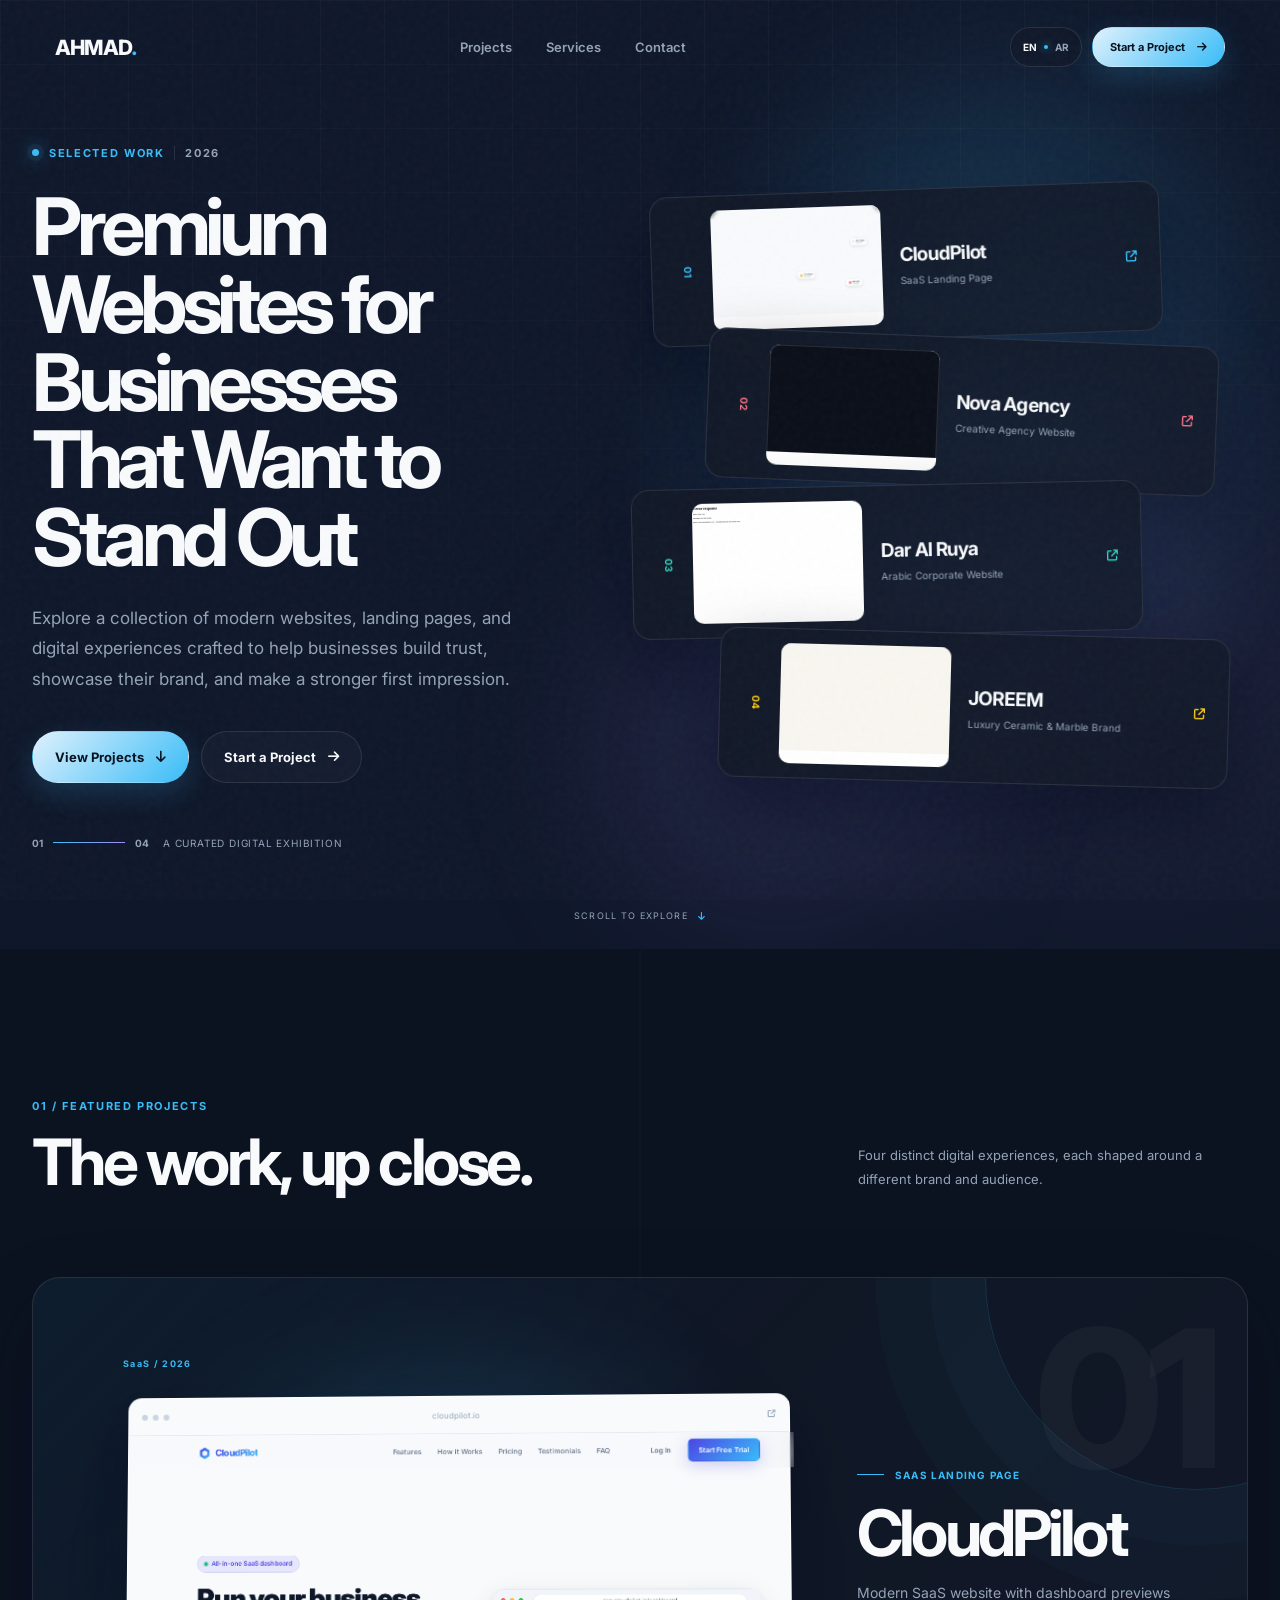
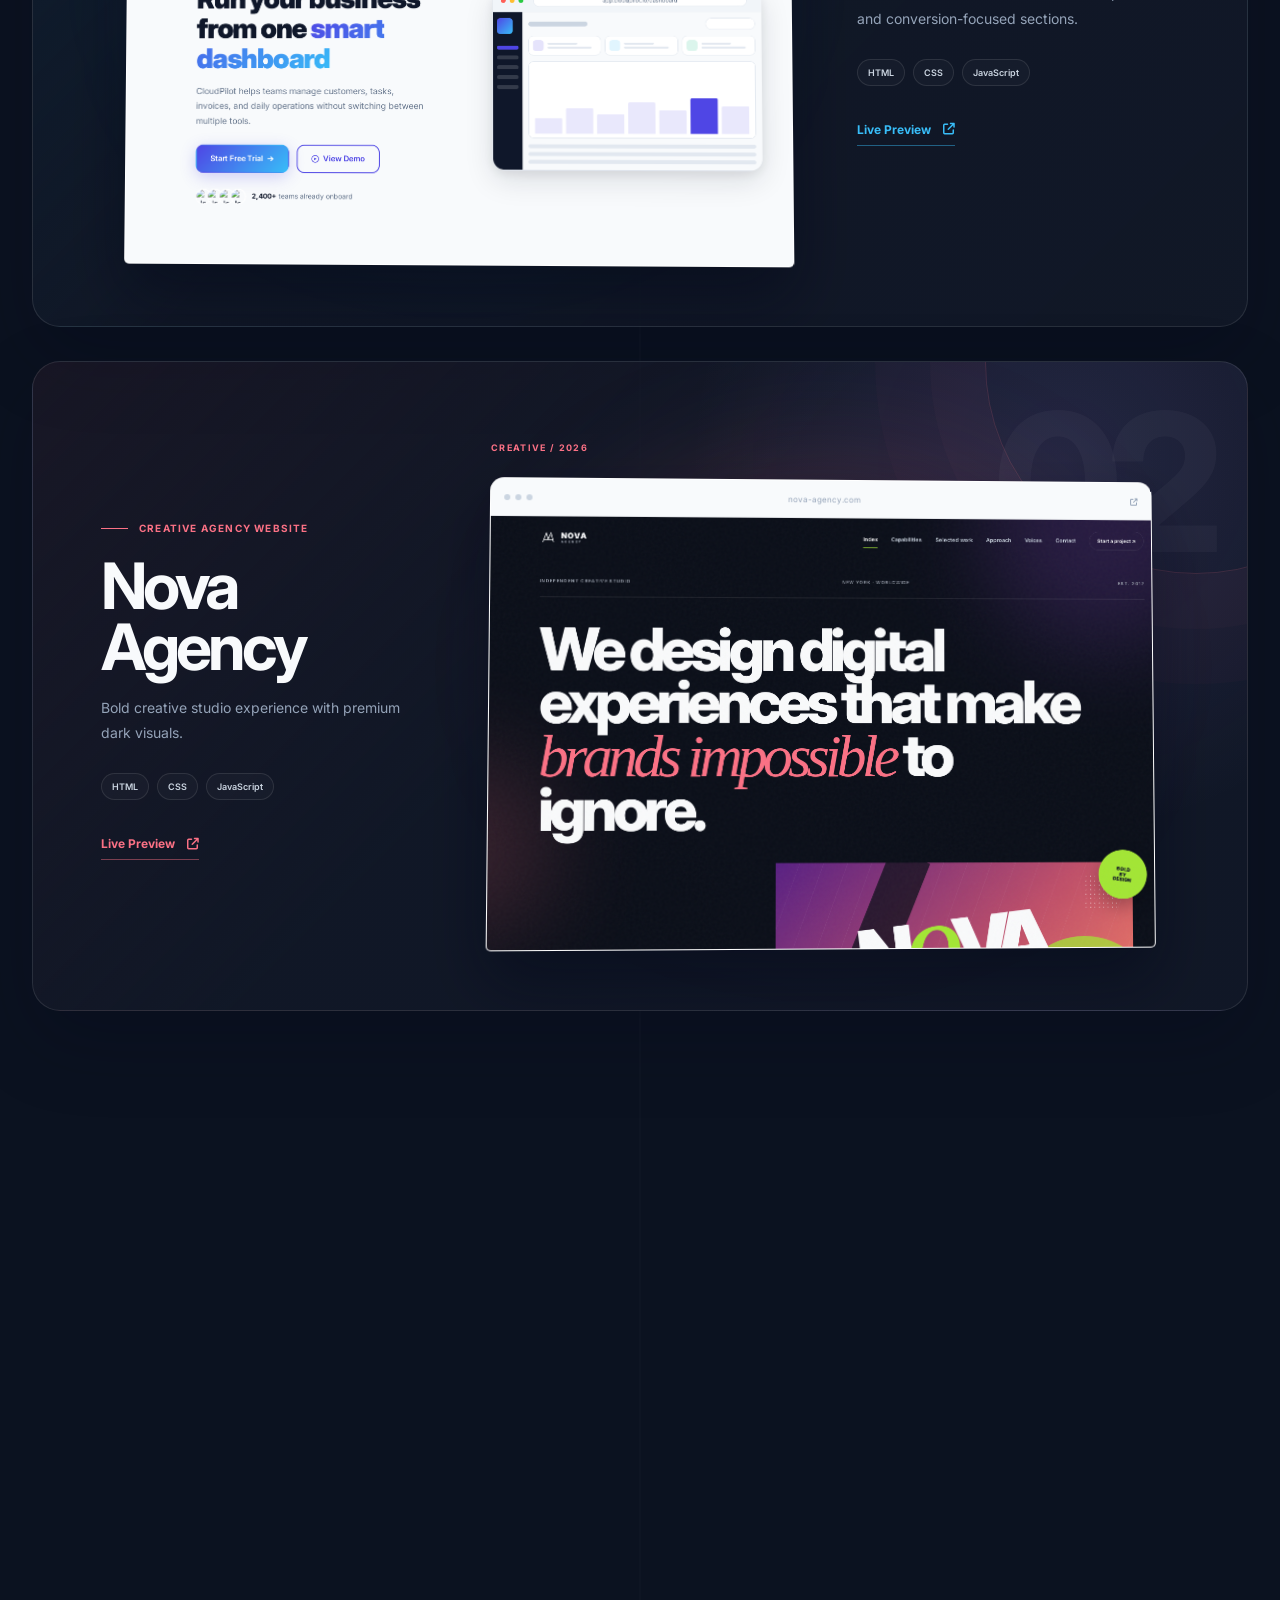
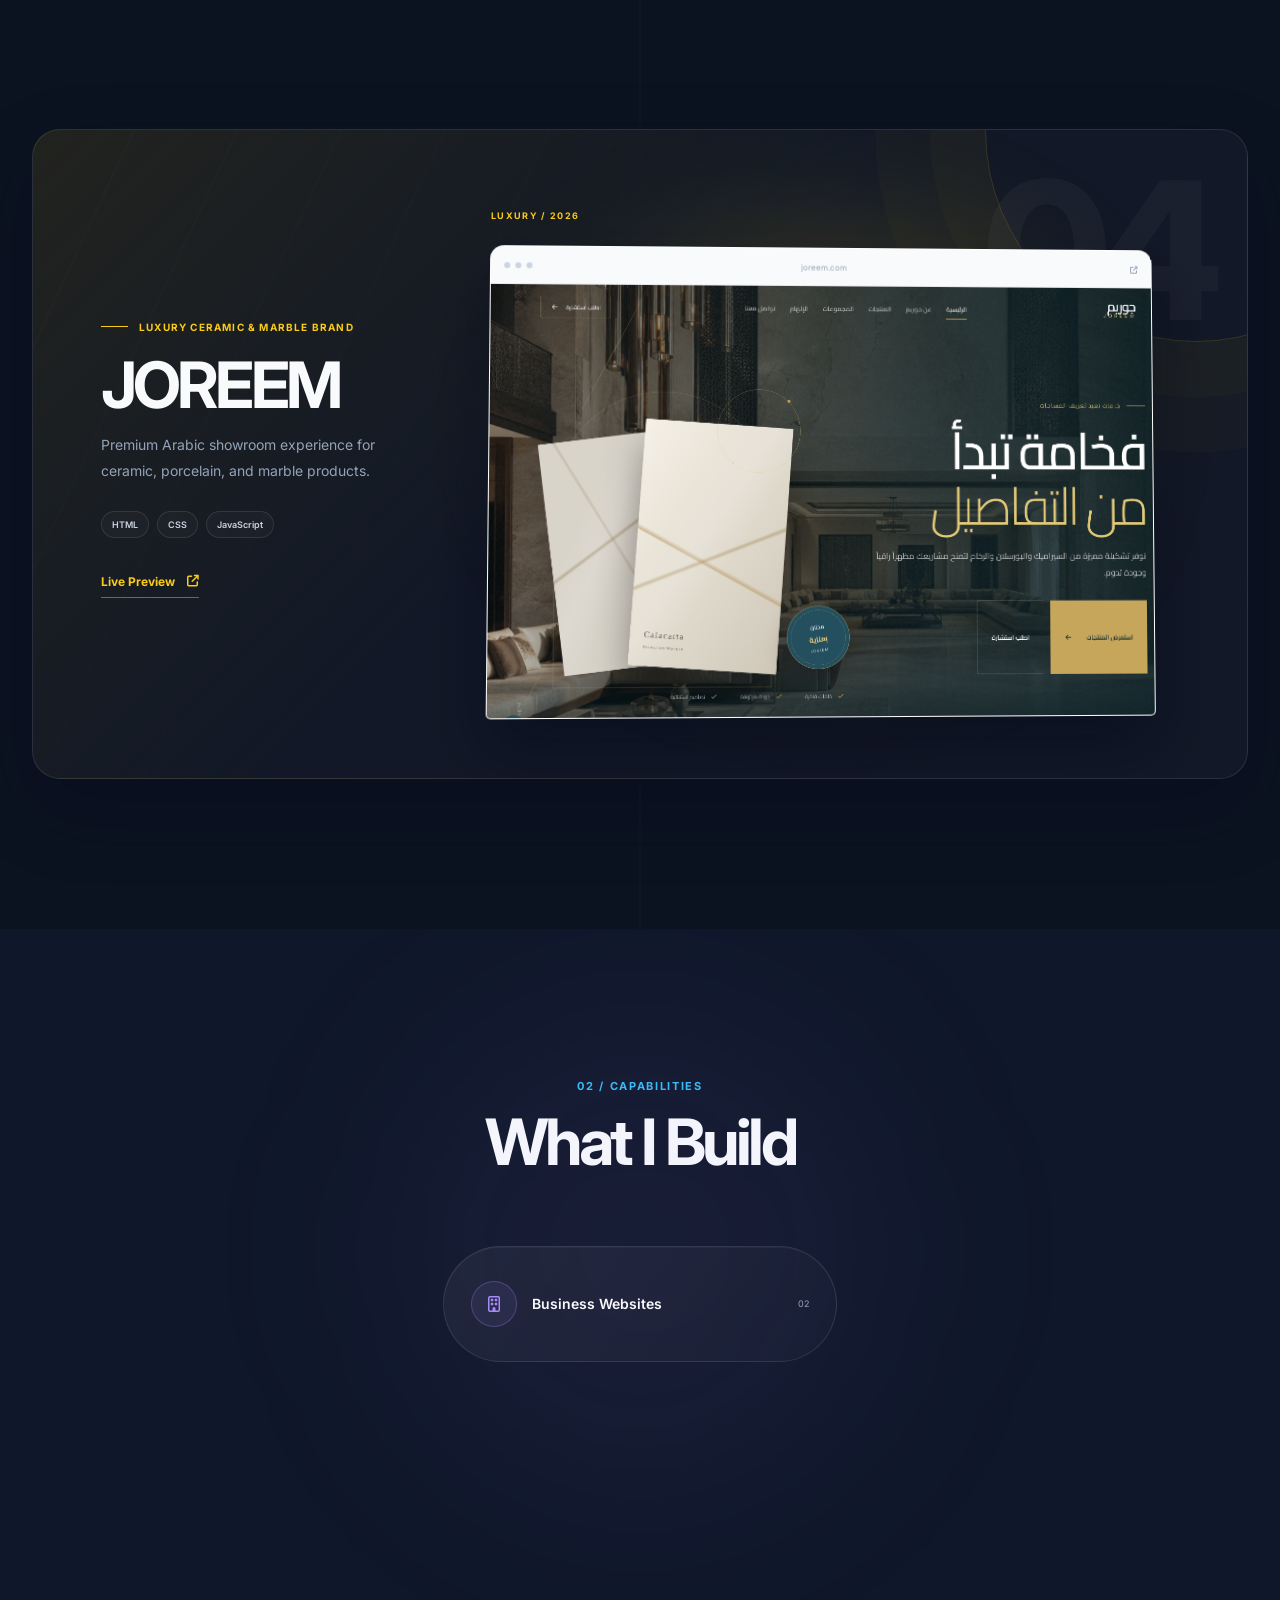
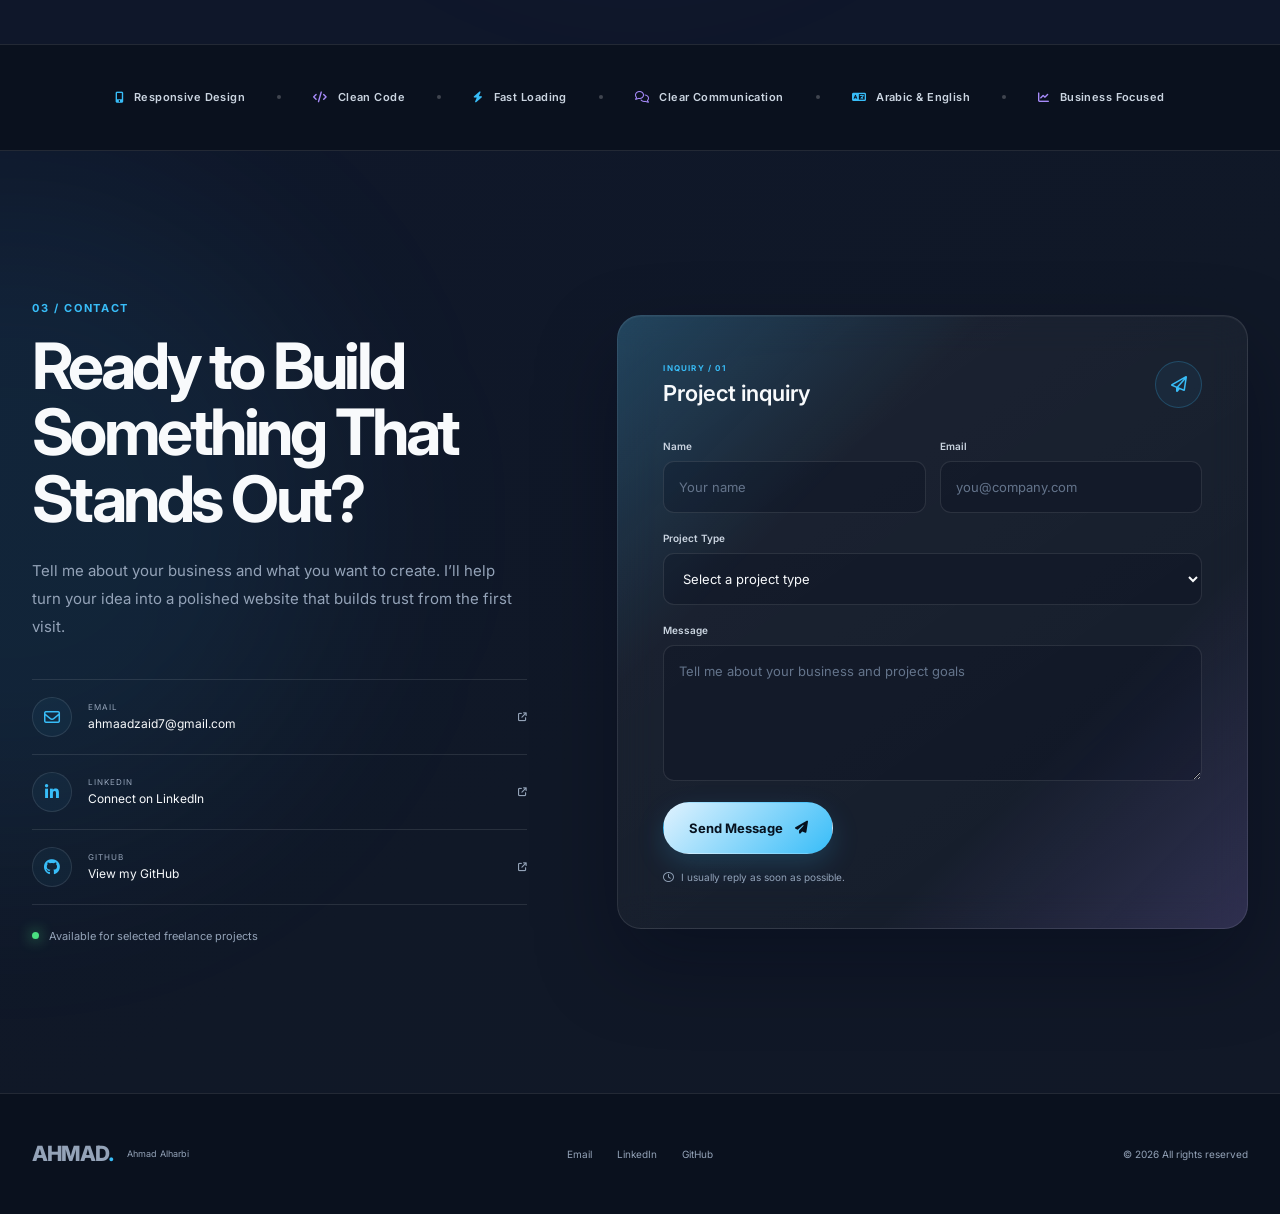
==== commit 8d4d7078: "re design" ====
--- a/index.html
+++ b/index.html
@@ -4,161 +4,188 @@
   <meta charset="UTF-8">
   <meta name="viewport" content="width=device-width, initial-scale=1.0">
   <meta name="description" content="Premium websites built by Ahmad Alharbi for businesses that want to look professional and trustworthy online.">
-  <meta name="theme-color" content="#FAFAFA">
+  <meta name="theme-color" content="#0F172A">
   <title>AHMAD. | Premium Websites for Businesses</title>
   <link rel="preconnect" href="https://fonts.googleapis.com">
   <link rel="preconnect" href="https://fonts.gstatic.com" crossorigin>
-  <link href="https://fonts.googleapis.com/css2?family=Cairo:wght@400;500;600;700&amp;family=Inter:wght@400;500;600&amp;family=Space+Grotesk:wght@500;600;700&amp;display=swap" rel="stylesheet">
+  <link href="https://fonts.googleapis.com/css2?family=Inter:wght@400;500;600;700;800&amp;family=Tajawal:wght@400;500;600;700;800&amp;display=swap" rel="stylesheet">
   <link rel="stylesheet" href="https://cdnjs.cloudflare.com/ajax/libs/font-awesome/6.7.2/css/all.min.css">
   <link rel="stylesheet" href="styles.css">
 </head>
 <body>
-  <a class="skip-link" href="#main" data-i18n="skipLink">Skip to projects</a>
+  <div class="noise" aria-hidden="true"></div>
+  <a class="skip-link" href="#projects" data-i18n="skipLink">Skip to projects</a>
 
   <header class="site-header" id="header">
     <div class="shell header-inner">
-      <a class="logo" href="#home">AHMAD<span>.</span></a>
+      <a class="logo" href="#home" aria-label="Ahmad home">AHMAD<span>.</span></a>
       <nav class="site-nav" id="nav" data-i18n-aria="mainNav" aria-label="Main navigation">
         <a href="#projects" data-i18n="navProjects">Projects</a>
         <a href="#services" data-i18n="navServices">Services</a>
         <a href="#contact" data-i18n="navContact">Contact</a>
       </nav>
       <div class="header-actions">
-        <button class="language-switch" id="language-switch" type="button" aria-label="Switch to Arabic">
-          <i class="fa-solid fa-globe"></i><span>العربية</span>
-        </button>
-        <a class="button button-small button-dark ripple" href="#contact"><span data-i18n="letsTalk">Let's Talk</span><i class="fa-solid fa-arrow-up-right-from-square"></i></a>
-      </div>
-      <button class="menu-toggle" type="button" data-i18n-aria="openNav" aria-label="Open navigation" aria-controls="nav" aria-expanded="false"><span></span><span></span></button>
+        <button class="language-switch" id="language-switch" type="button" aria-label="Switch to Arabic"><span>EN</span><i></i><span>AR</span></button>
+        <a class="button button-small button-primary ripple header-cta" href="#contact"><span data-i18n="startProject">Start a Project</span><i class="fa-solid fa-arrow-right" aria-hidden="true"></i></a>
+        <button class="menu-toggle" type="button" data-i18n-aria="openNav" aria-label="Open navigation" aria-controls="nav" aria-expanded="false"><span></span><span></span></button>
+      </div>
     </div>
   </header>
 
   <main id="main">
     <section class="hero" id="home">
-      <div class="shell hero-inner">
-        <div class="hero-index reveal"><span data-i18n="selectedWork">Selected work</span><span>2026</span></div>
-        <h1 class="reveal delay-1" data-i18n="heroTitle">Premium Websites for Businesses That Want to Stand Out</h1>
-        <div class="hero-bottom">
-          <p class="reveal delay-2" data-i18n="heroSubtitle">Explore a collection of modern websites, landing pages, and digital experiences crafted to help businesses build trust, showcase their brand, and make a stronger first impression.</p>
+      <div class="hero-glow glow-blue" aria-hidden="true"></div>
+      <div class="hero-glow glow-purple" aria-hidden="true"></div>
+      <div class="shell hero-grid">
+        <div class="hero-copy">
+          <div class="eyebrow reveal"><span class="status-dot"></span><span data-i18n="selectedWork">Selected work</span><span class="eyebrow-year">2026</span></div>
+          <h1 class="reveal delay-1" data-i18n="heroTitle">Premium Websites for Businesses That Want to Stand Out</h1>
+          <p class="hero-subtitle reveal delay-2" data-i18n="heroSubtitle">Explore a collection of modern websites, landing pages, and digital experiences crafted to help businesses build trust, showcase their brand, and make a stronger first impression.</p>
           <div class="hero-actions reveal delay-3">
-            <a class="button button-primary ripple" href="#projects"><span data-i18n="viewProjects">View Projects</span><i class="fa-solid fa-arrow-down"></i></a>
-            <a class="button button-outline ripple" href="#contact"><span data-i18n="startProject">Start a Project</span><i class="fa-solid fa-arrow-right"></i></a>
+            <a class="button button-primary ripple" href="#projects"><span data-i18n="viewProjects">View Projects</span><i class="fa-solid fa-arrow-down" aria-hidden="true"></i></a>
+            <a class="button button-ghost ripple" href="#contact"><span data-i18n="startProject">Start a Project</span><i class="fa-solid fa-arrow-right" aria-hidden="true"></i></a>
           </div>
-        </div>
-      </div>
-      <div class="hero-rule"><span></span></div>
-    </section>
-
-    <section class="projects" id="projects">
-      <div class="shell projects-heading">
-        <div class="section-label reveal" data-i18n="featuredLabel">01 / Featured Projects</div>
-        <h2 class="reveal" data-i18n="workTitle">The work, up close.</h2>
-      </div>
-
-      <div class="project-list">
-        <article class="project project-left">
-          <a class="project-visual visual-cloud reveal" href="my-projects/cloudpilot/index.html" target="_blank" rel="noopener" data-i18n-aria="cloudAria" aria-label="Open CloudPilot live preview">
-            <div class="browser"><div class="browser-bar"><div><i></i><i></i><i></i></div><span>cloudpilot.io</span><b><i class="fa-solid fa-arrow-up-right-from-square"></i></b></div><div class="browser-view"><iframe src="my-projects/cloudpilot/index.html" title="CloudPilot website preview" tabindex="-1"></iframe></div></div>
-            <div class="project-open"><span data-i18n="viewLive">View live project</span><i class="fa-solid fa-arrow-up-right-from-square"></i></div>
-          </a>
-          <div class="project-copy reveal">
-            <div class="project-meta"><span>01</span><span data-i18n="cloudCategory">SaaS Landing Page</span></div>
-            <h3>CloudPilot</h3>
-            <p data-i18n="cloudDescription">Modern SaaS website with dashboard previews and conversion-focused sections.</p>
-            <div class="tech"><span>HTML</span><span>CSS</span><span>JavaScript</span></div>
-            <a class="project-link ripple" href="my-projects/cloudpilot/index.html" target="_blank" rel="noopener"><span data-i18n="livePreview">Live Preview</span><i class="fa-solid fa-arrow-right"></i></a>
-          </div>
-        </article>
-
-        <article class="project project-right">
-          <div class="project-copy reveal">
-            <div class="project-meta"><span>02</span><span data-i18n="novaCategory">Creative Agency Website</span></div>
-            <h3>Nova Agency</h3>
-            <p data-i18n="novaDescription">Bold creative studio experience with premium dark visuals.</p>
-            <div class="tech"><span>HTML</span><span>CSS</span><span>JavaScript</span></div>
-            <a class="project-link ripple" href="my-projects/nova-agency/index.html" target="_blank" rel="noopener"><span data-i18n="livePreview">Live Preview</span><i class="fa-solid fa-arrow-right"></i></a>
-          </div>
-          <a class="project-visual visual-nova reveal" href="my-projects/nova-agency/index.html" target="_blank" rel="noopener" data-i18n-aria="novaAria" aria-label="Open Nova Agency live preview">
-            <div class="browser"><div class="browser-bar"><div><i></i><i></i><i></i></div><span>nova-agency.com</span><b><i class="fa-solid fa-arrow-up-right-from-square"></i></b></div><div class="browser-view"><iframe loading="lazy" src="my-projects/nova-agency/index.html" title="Nova Agency website preview" tabindex="-1"></iframe></div></div>
-            <div class="project-open"><span data-i18n="viewLive">View live project</span><i class="fa-solid fa-arrow-up-right-from-square"></i></div>
-          </a>
-        </article>
-
-        <article class="project project-left">
-          <a class="project-visual visual-ruya reveal" href="my-projects/dar-al-ruya/index.html" target="_blank" rel="noopener" data-i18n-aria="ruyaAria" aria-label="Open Dar Al Ruya live preview">
-            <div class="browser"><div class="browser-bar"><div><i></i><i></i><i></i></div><span>dar-al-ruya.com</span><b><i class="fa-solid fa-arrow-up-right-from-square"></i></b></div><div class="browser-view"><iframe loading="lazy" src="my-projects/dar-al-ruya/index.html" title="Dar Al Ruya website preview" tabindex="-1"></iframe></div></div>
-            <div class="project-open"><span data-i18n="viewLive">View live project</span><i class="fa-solid fa-arrow-up-right-from-square"></i></div>
-          </a>
-          <div class="project-copy reveal">
-            <div class="project-meta"><span>03</span><span data-i18n="ruyaCategory">Arabic Corporate Website</span></div>
-            <h3 data-i18n="ruyaTitle">Dar Al Ruya</h3>
-            <p data-i18n="ruyaDescription">Arabic RTL corporate website designed for Gulf businesses.</p>
-            <div class="tech"><span>HTML</span><span>CSS</span><span>JavaScript</span></div>
-            <a class="project-link ripple" href="my-projects/dar-al-ruya/index.html" target="_blank" rel="noopener"><span data-i18n="livePreview">Live Preview</span><i class="fa-solid fa-arrow-right"></i></a>
-          </div>
-        </article>
-
-        <article class="project project-right">
-          <div class="project-copy reveal">
-            <div class="project-meta"><span>04</span><span data-i18n="joreemCategory">Luxury Ceramic &amp; Marble Brand</span></div>
-            <h3>JOREEM</h3>
-            <p data-i18n="joreemDescription">Premium Arabic showroom experience for ceramic, porcelain, and marble products.</p>
-            <div class="tech"><span>HTML</span><span>CSS</span><span>JavaScript</span></div>
-            <a class="project-link ripple" href="my-projects/joreem/index.html" target="_blank" rel="noopener"><span data-i18n="livePreview">Live Preview</span><i class="fa-solid fa-arrow-right"></i></a>
-          </div>
-          <a class="project-visual visual-joreem reveal" href="my-projects/joreem/index.html" target="_blank" rel="noopener" data-i18n-aria="joreemAria" aria-label="Open JOREEM live preview">
-            <div class="browser"><div class="browser-bar"><div><i></i><i></i><i></i></div><span>joreem.com</span><b><i class="fa-solid fa-arrow-up-right-from-square"></i></b></div><div class="browser-view"><iframe loading="lazy" src="my-projects/joreem/index.html" title="JOREEM website preview" tabindex="-1"></iframe></div></div>
-            <div class="project-open"><span data-i18n="viewLive">View live project</span><i class="fa-solid fa-arrow-up-right-from-square"></i></div>
-          </a>
-        </article>
+          <div class="hero-caption reveal delay-3"><span>01</span><i></i><span>04</span><small data-i18n="exhibitionCaption">A curated digital exhibition</small></div>
+        </div>
+
+        <div class="hero-gallery reveal delay-2" aria-label="Featured project previews">
+          <div class="gallery-glow" aria-hidden="true"></div>
+          <a class="preview-card preview-cloud" href="my-projects/cloudpilot/index.html" target="_blank" rel="noopener" data-depth="0.7">
+            <span class="preview-index">01</span><div class="preview-thumb"><iframe src="my-projects/cloudpilot/index.html" title="" tabindex="-1"></iframe></div><div><strong>CloudPilot</strong><small data-i18n="cloudCategory">SaaS Landing Page</small></div><i class="fa-solid fa-arrow-up-right-from-square"></i>
+          </a>
+          <a class="preview-card preview-nova" href="my-projects/nova-agency/index.html" target="_blank" rel="noopener" data-depth="1">
+            <span class="preview-index">02</span><div class="preview-thumb"><iframe loading="lazy" src="my-projects/nova-agency/index.html" title="" tabindex="-1"></iframe></div><div><strong>Nova Agency</strong><small data-i18n="novaCategory">Creative Agency Website</small></div><i class="fa-solid fa-arrow-up-right-from-square"></i>
+          </a>
+          <a class="preview-card preview-ruya" href="my-projects/dar-al-ruya/index.html" target="_blank" rel="noopener" data-depth="1.25">
+            <span class="preview-index">03</span><div class="preview-thumb"><iframe loading="lazy" src="my-projects/dar-al-ruya/index.html" title="" tabindex="-1"></iframe></div><div><strong data-i18n="ruyaTitle">Dar Al Ruya</strong><small data-i18n="ruyaCategory">Arabic Corporate Website</small></div><i class="fa-solid fa-arrow-up-right-from-square"></i>
+          </a>
+          <a class="preview-card preview-joreem" href="my-projects/joreem/index.html" target="_blank" rel="noopener" data-depth="1.5">
+            <span class="preview-index">04</span><div class="preview-thumb"><iframe loading="lazy" src="my-projects/joreem/index.html" title="" tabindex="-1"></iframe></div><div><strong>JOREEM</strong><small data-i18n="joreemCategory">Luxury Ceramic &amp; Marble Brand</small></div><i class="fa-solid fa-arrow-up-right-from-square"></i>
+          </a>
+        </div>
+      </div>
+      <a class="scroll-cue" href="#projects"><span data-i18n="scrollExplore">Scroll to explore</span><i class="fa-solid fa-arrow-down"></i></a>
+    </section>
+
+    <section class="projects section" id="projects">
+      <div class="shell">
+        <div class="section-heading">
+          <div><div class="section-label reveal" data-i18n="featuredLabel">01 / Featured Projects</div><h2 class="reveal" data-i18n="workTitle">The work, up close.</h2></div>
+          <p class="section-aside reveal" data-i18n="projectsAside">Four distinct digital experiences, each shaped around a different brand and audience.</p>
+        </div>
+
+        <div class="exhibition-list">
+          <article class="exhibit exhibit-cloud reveal">
+            <div class="exhibit-number" aria-hidden="true">01</div>
+            <div class="exhibit-visual">
+              <div class="visual-halo"></div><span class="visual-label">SaaS / 2026</span>
+              <a class="browser-frame" href="my-projects/cloudpilot/index.html" target="_blank" rel="noopener" data-i18n-aria="cloudAria" aria-label="Open CloudPilot live preview">
+                <div class="browser-bar"><div><i></i><i></i><i></i></div><span>cloudpilot.io</span><i class="fa-solid fa-arrow-up-right-from-square"></i></div>
+                <div class="browser-view"><iframe src="my-projects/cloudpilot/index.html" title="CloudPilot website preview" tabindex="-1"></iframe></div>
+              </a>
+            </div>
+            <div class="exhibit-copy">
+              <div class="project-category"><span></span><span data-i18n="cloudCategory">SaaS Landing Page</span></div><h3>CloudPilot</h3><p data-i18n="cloudDescription">Modern SaaS website with dashboard previews and conversion-focused sections.</p>
+              <div class="tech"><span>HTML</span><span>CSS</span><span>JavaScript</span></div>
+              <a class="project-link ripple" href="my-projects/cloudpilot/index.html" target="_blank" rel="noopener"><span data-i18n="livePreview">Live Preview</span><i class="fa-solid fa-arrow-up-right-from-square"></i></a>
+            </div>
+          </article>
+
+          <article class="exhibit exhibit-nova reveal">
+            <div class="exhibit-number" aria-hidden="true">02</div>
+            <div class="exhibit-visual">
+              <div class="visual-halo"></div><span class="visual-label">CREATIVE / 2026</span>
+              <a class="browser-frame" href="my-projects/nova-agency/index.html" target="_blank" rel="noopener" data-i18n-aria="novaAria" aria-label="Open Nova Agency live preview">
+                <div class="browser-bar"><div><i></i><i></i><i></i></div><span>nova-agency.com</span><i class="fa-solid fa-arrow-up-right-from-square"></i></div>
+                <div class="browser-view"><iframe loading="lazy" src="my-projects/nova-agency/index.html" title="Nova Agency website preview" tabindex="-1"></iframe></div>
+              </a>
+            </div>
+            <div class="exhibit-copy">
+              <div class="project-category"><span></span><span data-i18n="novaCategory">Creative Agency Website</span></div><h3>Nova Agency</h3><p data-i18n="novaDescription">Bold creative studio experience with premium dark visuals.</p>
+              <div class="tech"><span>HTML</span><span>CSS</span><span>JavaScript</span></div>
+              <a class="project-link ripple" href="my-projects/nova-agency/index.html" target="_blank" rel="noopener"><span data-i18n="livePreview">Live Preview</span><i class="fa-solid fa-arrow-up-right-from-square"></i></a>
+            </div>
+          </article>
+
+          <article class="exhibit exhibit-ruya reveal">
+            <div class="exhibit-number" aria-hidden="true">03</div>
+            <div class="exhibit-visual">
+              <div class="visual-halo"></div><span class="visual-label">RTL / 2026</span>
+              <a class="browser-frame" href="my-projects/dar-al-ruya/index.html" target="_blank" rel="noopener" data-i18n-aria="ruyaAria" aria-label="Open Dar Al Ruya live preview">
+                <div class="browser-bar"><div><i></i><i></i><i></i></div><span>dar-al-ruya.com</span><i class="fa-solid fa-arrow-up-right-from-square"></i></div>
+                <div class="browser-view"><iframe loading="lazy" src="my-projects/dar-al-ruya/index.html" title="Dar Al Ruya website preview" tabindex="-1"></iframe></div>
+              </a>
+            </div>
+            <div class="exhibit-copy">
+              <div class="project-category"><span></span><span data-i18n="ruyaCategory">Arabic Corporate Website</span></div><h3 data-i18n="ruyaTitle">Dar Al Ruya</h3><p data-i18n="ruyaDescription">Arabic RTL corporate website designed for Gulf businesses.</p>
+              <div class="tech"><span>HTML</span><span>CSS</span><span>JavaScript</span></div>
+              <a class="project-link ripple" href="my-projects/dar-al-ruya/index.html" target="_blank" rel="noopener"><span data-i18n="livePreview">Live Preview</span><i class="fa-solid fa-arrow-up-right-from-square"></i></a>
+            </div>
+          </article>
+
+          <article class="exhibit exhibit-joreem reveal">
+            <div class="exhibit-number" aria-hidden="true">04</div>
+            <div class="exhibit-visual">
+              <div class="visual-halo"></div><span class="visual-label">LUXURY / 2026</span>
+              <a class="browser-frame" href="my-projects/joreem/index.html" target="_blank" rel="noopener" data-i18n-aria="joreemAria" aria-label="Open JOREEM live preview">
+                <div class="browser-bar"><div><i></i><i></i><i></i></div><span>joreem.com</span><i class="fa-solid fa-arrow-up-right-from-square"></i></div>
+                <div class="browser-view"><iframe loading="lazy" src="my-projects/joreem/index.html" title="JOREEM website preview" tabindex="-1"></iframe></div>
+              </a>
+            </div>
+            <div class="exhibit-copy">
+              <div class="project-category"><span></span><span data-i18n="joreemCategory">Luxury Ceramic &amp; Marble Brand</span></div><h3>JOREEM</h3><p data-i18n="joreemDescription">Premium Arabic showroom experience for ceramic, porcelain, and marble products.</p>
+              <div class="tech"><span>HTML</span><span>CSS</span><span>JavaScript</span></div>
+              <a class="project-link ripple" href="my-projects/joreem/index.html" target="_blank" rel="noopener"><span data-i18n="livePreview">Live Preview</span><i class="fa-solid fa-arrow-up-right-from-square"></i></a>
+            </div>
+          </article>
+        </div>
       </div>
     </section>
 
     <section class="services section" id="services">
       <div class="shell">
-        <div class="section-label reveal" data-i18n="capabilitiesLabel">02 / Capabilities</div>
-        <div class="services-layout">
-          <h2 class="reveal" data-i18n="servicesTitle">What I Build</h2>
-          <div class="services-list">
-            <div class="service reveal"><i class="fa-solid fa-rocket"></i><span data-i18n="serviceLanding">Landing Pages</span><b>01</b></div>
-            <div class="service reveal"><i class="fa-regular fa-building"></i><span data-i18n="serviceBusiness">Business Websites</span><b>02</b></div>
-            <div class="service reveal"><i class="fa-solid fa-language"></i><span data-i18n="serviceArabic">Arabic RTL Websites</span><b>03</b></div>
-            <div class="service reveal"><i class="fa-solid fa-city"></i><span data-i18n="serviceCorporate">Corporate Websites</span><b>04</b></div>
-            <div class="service reveal"><i class="fa-solid fa-user-tie"></i><span data-i18n="servicePortfolio">Portfolio Websites</span><b>05</b></div>
-          </div>
-        </div>
-      </div>
-    </section>
-
-    <section class="stats" data-i18n-aria="statsAria" aria-label="Project statistics">
-      <div class="shell stats-grid">
-        <div class="stat reveal"><strong>4</strong><span data-i18n="statProjects">Projects Built</span></div>
-        <div class="stat reveal delay-1"><strong>100%</strong><span data-i18n="statResponsive">Responsive</span></div>
-        <div class="stat reveal delay-2"><strong>AR / EN</strong><span data-i18n="statLanguages">Arabic &amp; English</span></div>
-        <div class="stat reveal delay-3"><strong>&lt;/&gt;</strong><span>HTML CSS JavaScript</span></div>
+        <div class="section-heading services-heading"><div><div class="section-label reveal" data-i18n="capabilitiesLabel">02 / Capabilities</div><h2 class="reveal" data-i18n="servicesTitle">What I Build</h2></div></div>
+        <div class="service-cloud">
+          <div class="service-pill reveal"><i class="fa-solid fa-rocket"></i><span data-i18n="serviceLanding">Landing Pages</span><small>01</small></div>
+          <div class="service-pill reveal delay-1"><i class="fa-regular fa-building"></i><span data-i18n="serviceBusiness">Business Websites</span><small>02</small></div>
+          <div class="service-pill reveal delay-2"><i class="fa-solid fa-language"></i><span data-i18n="serviceArabic">Arabic RTL Websites</span><small>03</small></div>
+          <div class="service-pill reveal"><i class="fa-solid fa-city"></i><span data-i18n="serviceCorporate">Corporate Websites</span><small>04</small></div>
+          <div class="service-pill reveal delay-1"><i class="fa-solid fa-user-tie"></i><span data-i18n="servicePortfolio">Portfolio Websites</span><small>05</small></div>
+          <div class="service-pill reveal delay-2"><i class="fa-solid fa-wand-magic-sparkles"></i><span data-i18n="serviceInterfaces">Custom Web Interfaces</span><small>06</small></div>
+        </div>
+      </div>
+    </section>
+
+    <section class="trust-strip" aria-label="Why work with me">
+      <div class="trust-track">
+        <div><i class="fa-solid fa-mobile-screen-button"></i><span data-i18n="trustResponsive">Responsive Design</span></div><b></b>
+        <div><i class="fa-solid fa-code"></i><span data-i18n="trustCode">Clean Code</span></div><b></b>
+        <div><i class="fa-solid fa-bolt"></i><span data-i18n="trustFast">Fast Loading</span></div><b></b>
+        <div><i class="fa-regular fa-comments"></i><span data-i18n="trustCommunication">Clear Communication</span></div><b></b>
+        <div><i class="fa-solid fa-language"></i><span data-i18n="trustLanguages">Arabic &amp; English</span></div><b></b>
+        <div><i class="fa-solid fa-chart-line"></i><span data-i18n="trustBusiness">Business Focused</span></div>
       </div>
     </section>
 
     <section class="contact section" id="contact">
+      <div class="contact-glow" aria-hidden="true"></div>
       <div class="shell contact-grid">
         <div class="contact-copy">
           <div class="section-label reveal" data-i18n="contactLabel">03 / Contact</div>
           <h2 class="reveal" data-i18n="contactTitle">Ready to Build Something That Stands Out?</h2>
           <p class="contact-intro reveal" data-i18n="contactIntro">Tell me about your business and what you want to create. I’ll help turn your idea into a polished website that builds trust from the first visit.</p>
           <div class="direct-links reveal">
-            <a href="mailto:ahmaadzaid7@gmail.com"><i class="fa-regular fa-envelope"></i><span><small data-i18n="emailLabel">Email</small>ahmaadzaid7@gmail.com</span></a>
-            <a href="https://www.linkedin.com/in/ahmadalharbi" target="_blank" rel="noreferrer"><i class="fa-brands fa-linkedin-in"></i><span><small>LinkedIn</small><span data-i18n="connectLinkedIn">Connect on LinkedIn</span></span></a>
-            <a href="https://github.com/ahmadalharbi" target="_blank" rel="noreferrer"><i class="fa-brands fa-github"></i><span><small>GitHub</small><span data-i18n="viewGithub">View my GitHub</span></span></a>
+            <a href="mailto:ahmaadzaid7@gmail.com"><i class="fa-regular fa-envelope"></i><span><small data-i18n="emailLabel">Email</small>ahmaadzaid7@gmail.com</span><i class="fa-solid fa-arrow-up-right-from-square link-arrow"></i></a>
+            <a href="https://www.linkedin.com/in/ahmadalharbi" target="_blank" rel="noreferrer"><i class="fa-brands fa-linkedin-in"></i><span><small>LinkedIn</small><span data-i18n="connectLinkedIn">Connect on LinkedIn</span></span><i class="fa-solid fa-arrow-up-right-from-square link-arrow"></i></a>
+            <a href="https://github.com/ahmadalharbi" target="_blank" rel="noreferrer"><i class="fa-brands fa-github"></i><span><small>GitHub</small><span data-i18n="viewGithub">View my GitHub</span></span><i class="fa-solid fa-arrow-up-right-from-square link-arrow"></i></a>
           </div>
           <div class="availability reveal"><i></i><span data-i18n="availability">Available for selected freelance projects</span></div>
         </div>
 
         <div class="form-card reveal">
-          <div class="form-heading"><span data-i18n="formEyebrow">Project inquiry</span><i class="fa-regular fa-paper-plane"></i></div>
-          <form class="w-full flex flex-col lg:mt-16 contact-form" action="https://formsubmit.co/ahmaadzaid7@gmail.com" method="post">
-            <input type="hidden" name="_subject" value="New portfolio message from Ahmad website">
-            <input type="hidden" name="_captcha" value="false">
-            <input type="hidden" name="_template" value="table">
+          <div class="form-heading"><div><small data-i18n="formNumber">INQUIRY / 01</small><span data-i18n="formEyebrow">Project inquiry</span></div><i class="fa-regular fa-paper-plane"></i></div>
+          <form class="contact-form" action="https://formsubmit.co/ahmaadzaid7@gmail.com" method="post">
+            <input type="hidden" name="_subject" value="New portfolio message from Ahmad website"><input type="hidden" name="_captcha" value="false"><input type="hidden" name="_template" value="table">
             <div class="form-row">
               <label><span data-i18n="fieldName">Name</span><input type="text" name="name" required data-i18n-placeholder="namePlaceholder" placeholder="Your name" autocomplete="name"></label>
               <label><span data-i18n="fieldEmail">Email</span><input type="email" name="email" required data-i18n-placeholder="emailPlaceholder" placeholder="you@company.com" autocomplete="email"></label>
@@ -174,11 +201,7 @@
   </main>
 
   <footer class="site-footer">
-    <div class="shell footer-inner">
-      <div><a class="logo" href="#home">AHMAD<span>.</span></a><small data-i18n="footerName">Ahmad Alharbi</small></div>
-      <div class="footer-links"><a href="mailto:ahmaadzaid7@gmail.com" data-i18n="emailLabel">Email</a><a href="https://www.linkedin.com/in/ahmadalharbi" target="_blank" rel="noreferrer">LinkedIn</a><a href="https://github.com/ahmadalharbi" target="_blank" rel="noreferrer">GitHub</a></div>
-      <span>&copy; <span id="year"></span> <span data-i18n="rights">All rights reserved</span></span>
-    </div>
+    <div class="shell footer-inner"><div class="footer-brand"><a class="logo" href="#home">AHMAD<span>.</span></a><small data-i18n="footerName">Ahmad Alharbi</small></div><div class="footer-links"><a href="mailto:ahmaadzaid7@gmail.com" data-i18n="emailLabel">Email</a><a href="https://www.linkedin.com/in/ahmadalharbi" target="_blank" rel="noreferrer">LinkedIn</a><a href="https://github.com/ahmadalharbi" target="_blank" rel="noreferrer">GitHub</a></div><span>&copy; <span id="year"></span> <span data-i18n="rights">All rights reserved</span></span></div>
   </footer>
 
   <button class="back-top" type="button" data-i18n-aria="backTop" aria-label="Back to top"><i class="fa-solid fa-arrow-up"></i></button>
--- a/styles.css
+++ b/styles.css
@@ -1,141 +1,349 @@
-:root { --bg:#FAFAFA; --surface:#FFF; --text:#111; --muted:#6B7280; --accent:#2563EB; --border:#E5E7EB; --heading:"Space Grotesk",sans-serif; --body:"Inter",sans-serif; --arabic:"Cairo",sans-serif; --shell:1280px; }
-* { box-sizing:border-box; }
-html { scroll-behavior:smooth; scroll-padding-top:90px; }
-body { margin:0; overflow-x:hidden; background:var(--bg); color:var(--text); font-family:var(--body); -webkit-font-smoothing:antialiased; transition:opacity .18s ease; }
-body.language-changing { opacity:.55; }
-body.menu-open { overflow:hidden; }
-a { color:inherit; text-decoration:none; }
-button,input,select,textarea { color:inherit; font:inherit; }
-iframe { border:0; }
-.shell { width:min(calc(100% - 64px),var(--shell)); margin-inline:auto; }
-.section { padding:120px 0; }
-.skip-link { position:fixed; z-index:1000; top:8px; inset-inline-start:8px; padding:10px 15px; background:white; transform:translateY(-150%); }
-.skip-link:focus { transform:none; }
-
-.site-header { position:fixed; z-index:100; top:0; width:100%; border-bottom:1px solid transparent; transition:.3s; }
-.site-header.scrolled { border-color:rgba(229,231,235,.85); background:rgba(250,250,250,.9); box-shadow:0 8px 30px rgba(17,24,39,.035); backdrop-filter:blur(18px); }
-.header-inner { height:80px; display:flex; align-items:center; }
-.logo { font:700 22px var(--heading); letter-spacing:-.06em; direction:ltr; }
-.logo span { color:var(--accent); }
-.site-nav { display:flex; align-items:center; gap:32px; margin-inline-start:auto; }
-.site-nav a { position:relative; color:var(--muted); font-size:11px; font-weight:500; }
-.site-nav a::after { content:""; position:absolute; inset-inline-start:0; inset-inline-end:100%; bottom:-8px; height:2px; background:var(--accent); transition:inset-inline-end .25s; }
-.site-nav a:hover,.site-nav a.active { color:var(--text); }
-.site-nav a:hover::after,.site-nav a.active::after { inset-inline-end:0; }
-.header-actions { display:flex; align-items:center; gap:10px; margin-inline-start:36px; }
-.language-switch { min-height:42px; display:flex; align-items:center; gap:9px; padding:0 13px; border:1px solid var(--border); background:white; font-size:9px; font-weight:600; cursor:pointer; transition:.25s; }
-.language-switch:hover { border-color:var(--accent); color:var(--accent); }
-.language-switch i { font-size:12px; }
-.menu-toggle { display:none; width:42px; height:42px; padding:0; border:1px solid var(--border); background:white; }
-.menu-toggle span { display:block; width:17px; height:1px; margin:5px auto; background:currentColor; transition:.25s; }
-
-.button { position:relative; overflow:hidden; min-height:52px; display:inline-flex; align-items:center; justify-content:center; gap:17px; padding:0 23px; border:1px solid transparent; background:transparent; font-size:10px; font-weight:600; cursor:pointer; transition:transform .25s,background .25s,color .25s,border-color .25s; }
-.button:hover { transform:translateY(-3px); }
-.button-small { min-height:42px; padding-inline:18px; }
-.button-dark { color:white; background:var(--text); }
-.button-dark:hover { background:var(--accent); }
-.button-primary { color:white; background:var(--accent); }
-.button-primary:hover { background:#164fc4; }
-.button-outline { border-color:var(--border); background:white; }
-.button-outline:hover { color:white; background:var(--text); border-color:var(--text); }
-
-.hero { position:relative; padding-top:80px; }
-.hero-inner { min-height:720px; padding:115px 0 82px; display:flex; flex-direction:column; justify-content:center; }
-.hero-index { display:flex; justify-content:space-between; padding-bottom:18px; border-bottom:1px solid var(--border); color:var(--muted); font-size:8px; font-weight:600; text-transform:uppercase; letter-spacing:.16em; }
-.hero h1 { max-width:1160px; margin:55px 0 62px; font:600 clamp(61px,7.6vw,116px)/.93 var(--heading); letter-spacing:-.072em; }
-.hero-bottom { display:flex; align-items:flex-end; justify-content:space-between; gap:55px; }
-.hero-bottom > p { max-width:675px; margin:0; color:var(--muted); font-size:14px; line-height:1.85; }
-.hero-actions { display:flex; gap:10px; flex:0 0 auto; }
-.hero-rule { height:26px; overflow:hidden; border-block:1px solid var(--border); }
-.hero-rule span { display:block; width:32%; height:100%; background:var(--accent); animation:ruleMove 8s ease-in-out infinite alternate; }
-@keyframes ruleMove { to { transform:translateX(212%); } }
-
-.projects { padding:130px 0 150px; background:var(--surface); }
-.projects-heading { margin-bottom:110px; }
-.section-label { color:var(--accent); font-size:8px; font-weight:600; letter-spacing:.16em; text-transform:uppercase; }
-.projects-heading h2 { margin:25px 0 0; font:600 clamp(52px,6vw,86px)/1 var(--heading); letter-spacing:-.06em; }
-.project-list { display:flex; flex-direction:column; gap:180px; }
-.project { width:min(calc(100% - 64px),1440px); margin-inline:auto; display:grid; grid-template-columns:minmax(0,1.45fr) minmax(300px,.55fr); align-items:center; gap:clamp(55px,7vw,115px); }
-.project-right { grid-template-columns:minmax(300px,.55fr) minmax(0,1.45fr); }
-.project-visual { position:relative; height:620px; display:block; overflow:hidden; padding:58px 5.5% 0; perspective:1200px; }
-.visual-cloud { background:#E8ECFA; }.visual-nova { background:#E4F7B5; }.visual-ruya { background:#E9E2D5; }.visual-joreem { background:#DDD3C8; }
-.browser { height:100%; overflow:hidden; border-radius:10px 10px 0 0; background:white; box-shadow:0 35px 80px rgba(17,24,39,.17); transform:translateY(24px); transition:transform .6s cubic-bezier(.2,.75,.3,1),box-shadow .6s; }
-.project-visual:hover .browser { transform:translateY(3px) scale(1.015); box-shadow:0 42px 95px rgba(17,24,39,.23); }
-.browser-bar { height:32px; display:grid; grid-template-columns:1fr auto 1fr; align-items:center; padding:0 12px; border-bottom:1px solid #e8e8e8; background:#f7f7f7; direction:ltr; }
-.browser-bar > div { display:flex; gap:5px; }.browser-bar > div i { width:6px; height:6px; border-radius:50%; background:#c7c7c7; }.browser-bar > span { color:#999; font-size:6px; }.browser-bar b { justify-self:end; color:#999; font-size:7px; }
-.browser-view { height:calc(100% - 32px); overflow:hidden; direction:ltr; }.browser-view iframe { width:1440px; height:900px; transform:scale(.63); transform-origin:0 0; pointer-events:none; }
-.project-open { position:absolute; z-index:3; inset-inline-end:20px; top:20px; display:flex; align-items:center; gap:14px; padding:12px 15px; background:rgba(255,255,255,.94); font-size:8px; font-weight:600; opacity:0; transform:translateY(8px); transition:.3s; }
-.project-visual:hover .project-open { opacity:1; transform:none; }
-.project-copy { max-width:430px; }
-.project-meta { display:flex; align-items:center; gap:16px; color:var(--muted); font-size:8px; font-weight:600; letter-spacing:.12em; text-transform:uppercase; }
-.project-meta span:first-child { width:36px; height:36px; display:grid; place-items:center; flex:0 0 auto; border:1px solid var(--border); border-radius:50%; color:var(--accent); }
-.project-copy h3 { margin:25px 0 20px; font:600 clamp(48px,5vw,75px)/.95 var(--heading); letter-spacing:-.065em; }
-.project-copy > p { margin:0; color:var(--muted); font-size:13px; line-height:1.8; }
-.tech { display:flex; gap:7px; margin-top:30px; direction:ltr; width:fit-content; }.tech span { padding:7px 9px; border:1px solid var(--border); color:var(--muted); font-size:7px; text-transform:uppercase; letter-spacing:.08em; }
-.project-link { position:relative; overflow:hidden; width:fit-content; margin-top:35px; display:flex; align-items:center; gap:25px; padding:0 0 9px; border-bottom:1px solid var(--text); font-size:10px; font-weight:600; }
-.project-link i { transition:transform .25s; }.project-link:hover i { transform:translateX(5px); }
-
-.services { background:var(--bg); }.services-layout { margin-top:35px; display:grid; grid-template-columns:.7fr 1.3fr; gap:100px; }.services h2 { margin:0; font:600 clamp(50px,5.5vw,78px)/1 var(--heading); letter-spacing:-.06em; }.services-list { border-top:1px solid var(--border); }
-.service { min-height:92px; display:grid; grid-template-columns:50px 1fr auto; align-items:center; gap:15px; border-bottom:1px solid var(--border); transition:padding .3s,color .3s,background .3s; }.service:hover { padding-inline:18px; color:var(--accent); background:white; }.service i { color:var(--accent); font-size:16px; }.service span { font:500 18px var(--heading); }.service b { color:#a3a8b1; font-size:8px; font-weight:500; }
-.stats { background:var(--text); color:white; }.stats-grid { min-height:210px; display:grid; grid-template-columns:repeat(4,1fr); }.stat { display:flex; flex-direction:column; justify-content:center; padding:30px; border-inline-end:1px solid rgba(255,255,255,.14); }.stat:first-child { border-inline-start:1px solid rgba(255,255,255,.14); }.stat strong { font:600 34px var(--heading); letter-spacing:-.05em; direction:ltr; width:fit-content; }.stat span { margin-top:10px; color:#9ca3af; font-size:8px; text-transform:uppercase; letter-spacing:.13em; }
-
-.contact { background:var(--surface); }
-.contact-grid { display:grid; grid-template-columns:.82fr 1.18fr; gap:clamp(60px,8vw,120px); align-items:start; }
-.contact-copy { position:sticky; top:125px; }
-.contact-copy h2 { max-width:580px; margin:28px 0 25px; font:600 clamp(48px,5.2vw,76px)/.98 var(--heading); letter-spacing:-.065em; }
-.contact-intro { max-width:570px; margin:0; color:var(--muted); font-size:13px; line-height:1.85; }
-.direct-links { margin-top:42px; border-top:1px solid var(--border); }
-.direct-links > a { min-height:72px; display:flex; align-items:center; gap:17px; border-bottom:1px solid var(--border); transition:padding .25s,color .25s; }
-.direct-links > a:hover { padding-inline-start:10px; color:var(--accent); }
-.direct-links > a > i { width:36px; height:36px; display:grid; place-items:center; flex:0 0 auto; border:1px solid var(--border); background:var(--bg); }
-.direct-links a > span { display:flex; flex-direction:column; gap:4px; font-size:10px; }
-.direct-links small { color:var(--muted); font-size:7px; text-transform:uppercase; letter-spacing:.12em; }
-.availability { margin-top:28px; display:flex; align-items:center; gap:12px; color:var(--muted); font-size:9px; }
-.availability i { width:7px; height:7px; border-radius:50%; background:#4ea864; box-shadow:0 0 0 5px rgba(78,168,100,.12); }
-.form-card { padding:38px; border:1px solid var(--border); background:var(--bg); box-shadow:0 25px 70px rgba(17,24,39,.07); }
-.form-heading { display:flex; justify-content:space-between; padding-bottom:22px; border-bottom:1px solid var(--border); color:var(--accent); font-size:8px; font-weight:600; text-transform:uppercase; letter-spacing:.15em; }
-.contact-form { width:100%; display:flex; flex-direction:column; gap:24px; margin-top:32px; }
-.form-row { display:grid; grid-template-columns:1fr 1fr; gap:20px; }
-.contact-form label { display:flex; flex-direction:column; gap:9px; color:var(--text); font-size:8px; font-weight:600; text-transform:uppercase; letter-spacing:.1em; }
-.contact-form input,.contact-form select,.contact-form textarea { width:100%; border:1px solid var(--border); border-radius:0; outline:0; background:white; padding:14px 15px; color:var(--text); font-size:11px; font-weight:400; text-transform:none; letter-spacing:0; transition:border-color .2s,box-shadow .2s; }
-.contact-form textarea { min-height:145px; resize:vertical; line-height:1.6; }
-.contact-form input:focus,.contact-form select:focus,.contact-form textarea:focus { border-color:var(--accent); box-shadow:0 0 0 3px rgba(37,99,235,.08); }
-.contact-form select { appearance:none; background-image:linear-gradient(45deg,transparent 50%,#6b7280 50%),linear-gradient(135deg,#6b7280 50%,transparent 50%); background-position:calc(100% - 18px) 50%,calc(100% - 13px) 50%; background-size:5px 5px,5px 5px; background-repeat:no-repeat; }
-.form-submit { align-self:flex-start; min-width:180px; }
-.form-submit[disabled] { opacity:.65; cursor:wait; }
-.form-note { margin:0; display:flex; align-items:center; gap:9px; color:var(--muted); font-size:8px; }
-.form-note.success { color:#278247; }
-
-.site-footer { background:var(--surface); }.footer-inner { min-height:105px; display:grid; grid-template-columns:1fr auto 1fr; align-items:center; border-top:1px solid var(--border); }.footer-inner > div:first-child { display:flex; align-items:center; gap:15px; }.footer-inner small,.footer-inner > span { color:var(--muted); font-size:8px; }.footer-inner > span { justify-self:end; }.footer-links { display:flex; gap:24px; }.footer-links a { color:var(--muted); font-size:9px; }.footer-links a:hover { color:var(--accent); }
-.back-top { position:fixed; z-index:90; inset-inline-end:22px; bottom:22px; width:46px; height:46px; border:1px solid var(--border); background:rgba(255,255,255,.93); opacity:0; visibility:hidden; transform:translateY(10px); transition:.3s; cursor:pointer; }.back-top.visible { opacity:1; visibility:visible; transform:none; }.back-top:hover { color:white; background:var(--accent); }
-.ripple-wave { position:absolute; border-radius:50%; background:rgba(255,255,255,.38); transform:scale(0); animation:ripple .65s linear; pointer-events:none; } @keyframes ripple { to { transform:scale(4); opacity:0; } }
-.reveal { opacity:0; transform:translateY(26px); transition:opacity .8s ease,transform .8s cubic-bezier(.2,.75,.3,1); }.reveal.visible { opacity:1; transform:none; }.delay-1 { transition-delay:.1s; }.delay-2 { transition-delay:.2s; }.delay-3 { transition-delay:.3s; }
-
-html[dir="rtl"] body { font-family:var(--arabic); }
-html[dir="rtl"] .site-nav a,html[dir="rtl"] .button,html[dir="rtl"] .language-switch,html[dir="rtl"] .section-label,html[dir="rtl"] .project-meta,html[dir="rtl"] .contact-form,html[dir="rtl"] .footer-links { font-family:var(--arabic); }
-html[dir="rtl"] .hero h1,html[dir="rtl"] .projects-heading h2,html[dir="rtl"] .project-copy h3,html[dir="rtl"] .services h2,html[dir="rtl"] .service span,html[dir="rtl"] .contact-copy h2 { font-family:var(--arabic); letter-spacing:-.035em; }
-html[dir="rtl"] .hero h1 { max-width:1080px; line-height:1.16; }
-html[dir="rtl"] .hero-index,html[dir="rtl"] .section-label,html[dir="rtl"] .project-meta,html[dir="rtl"] .stat span,html[dir="rtl"] .contact-form label { letter-spacing:0; text-transform:none; }
-html[dir="rtl"] .hero-rule span { animation-name:ruleMoveRtl; } @keyframes ruleMoveRtl { to { transform:translateX(-212%); } }
-html[dir="rtl"] .project-link i,html[dir="rtl"] .hero-actions .fa-arrow-right { transform:rotate(180deg); }
-html[dir="rtl"] .project-link:hover i { transform:rotate(180deg) translateX(5px); }
-html[dir="rtl"] .contact-form select { background-position:18px 50%,13px 50%; }
-
-@media (max-width:1120px) { .project,.project-right { grid-template-columns:1.25fr .75fr; gap:50px; }.project-right { grid-template-columns:.75fr 1.25fr; }.project-visual { height:530px; }.browser-view iframe { transform:scale(.52); }.hero-bottom { align-items:flex-start; flex-direction:column; }.contact-grid { gap:55px; } }
-@media (max-width:820px) {
-  .shell { width:min(calc(100% - 38px),var(--shell)); }.section { padding:90px 0; }
-  .site-nav { position:fixed; z-index:-1; inset:0; padding:115px 25px 45px; display:flex; flex-direction:column; align-items:flex-start; gap:0; margin:0; background:var(--bg); opacity:0; visibility:hidden; transform:translateY(-14px); transition:.3s; }.site-nav.open { opacity:1; visibility:visible; transform:none; }.site-nav a { width:100%; padding:15px 0; border-bottom:1px solid var(--border); font:600 30px var(--heading); }.site-nav a::after { display:none; }
-  .header-actions { margin-inline-start:auto; }.header-actions .button { display:none; }.menu-toggle { display:block; margin-inline-start:10px; }.menu-toggle.active span:first-child { transform:translateY(3px) rotate(45deg); }.menu-toggle.active span:last-child { transform:translateY(-3px) rotate(-45deg); }
-  .hero-inner { min-height:700px; padding-top:100px; }.hero h1 { font-size:clamp(58px,11vw,90px); }.projects { padding-block:100px 120px; }.project-list { gap:120px; }.project,.project-right { width:min(calc(100% - 38px),var(--shell)); grid-template-columns:1fr; gap:38px; }.project-right .project-copy { grid-row:2; }.project-right .project-visual { grid-row:1; }.project-visual { height:520px; }.browser-view iframe { transform:scale(.54); }.project-copy { max-width:600px; }
-  .services-layout { grid-template-columns:1fr; gap:45px; }.stats-grid { grid-template-columns:1fr 1fr; }.stat { min-height:150px; border-bottom:1px solid rgba(255,255,255,.14); }
-  .contact-grid { grid-template-columns:1fr; }.contact-copy { position:static; }.form-card { padding:32px; }
-  html[dir="rtl"] .site-nav { align-items:stretch; }
-}
-@media (max-width:560px) {
-  .shell { width:min(calc(100% - 28px),var(--shell)); }.language-switch { padding-inline:10px; }.language-switch span { font-size:8px; }
-  .hero-inner { min-height:700px; }.hero h1 { margin-block:45px; font-size:48px; }.hero-bottom > p { font-size:13px; }.hero-actions { width:100%; flex-direction:column; }.hero-actions .button { width:100%; }
-  .projects-heading { margin-bottom:80px; }.projects-heading h2 { font-size:48px; }.project,.project-right { width:min(calc(100% - 28px),var(--shell)); }.project-visual { height:345px; padding:38px 14px 0; }.browser-view iframe { transform:scale(.31); }.project-copy h3 { font-size:49px; }.project-open { display:none; }
-  .stats-grid { grid-template-columns:1fr; }.stat { min-height:125px; border-inline-start:1px solid rgba(255,255,255,.14); }.form-card { padding:23px 18px; }.form-row { grid-template-columns:1fr; }.form-submit { width:100%; }.footer-inner { padding:35px 0; grid-template-columns:1fr auto; gap:30px; }.footer-links { grid-column:1 / -1; grid-row:2; }.footer-inner > span { font-size:7px; }
-  html[dir="rtl"] .hero h1 { font-size:43px; }
-}
-@media (prefers-reduced-motion:reduce) { html { scroll-behavior:auto; } *,*::before,*::after { animation-duration:.01ms!important; animation-iteration-count:1!important; transition-duration:.01ms!important; }.reveal { opacity:1; transform:none; } }
+:root {
+  --bg: #0f172a;
+  --surface: #111827;
+  --surface-soft: #172033;
+  --text: #f8fafc;
+  --muted: #cbd5e1;
+  --muted-dark: #94a3b8;
+  --blue: #38bdf8;
+  --purple: #a78bfa;
+  --gold: #facc15;
+  --coral: #fb7185;
+  --border: rgba(255, 255, 255, .1);
+  --body: "Inter", sans-serif;
+  --arabic: "Tajawal", sans-serif;
+  --shell: 1240px;
+}
+
+* { box-sizing: border-box; }
+html { scroll-behavior: smooth; scroll-padding-top: 90px; }
+body { margin: 0; overflow-x: hidden; background: var(--bg); color: var(--text); font-family: var(--body); -webkit-font-smoothing: antialiased; transition: opacity .18s ease; }
+body.language-changing { opacity: .45; }
+body.menu-open { overflow: hidden; }
+a { color: inherit; text-decoration: none; }
+button, input, select, textarea { color: inherit; font: inherit; }
+button, a { -webkit-tap-highlight-color: transparent; }
+iframe { border: 0; }
+.shell { width: min(calc(100% - 64px), var(--shell)); margin-inline: auto; }
+.section { padding: 150px 0; }
+.noise { position: fixed; z-index: 999; inset: 0; opacity: .035; pointer-events: none; background-image: url("data:image/svg+xml,%3Csvg viewBox='0 0 180 180' xmlns='http://www.w3.org/2000/svg'%3E%3Cfilter id='n'%3E%3CfeTurbulence type='fractalNoise' baseFrequency='.85' numOctaves='3' stitchTiles='stitch'/%3E%3C/filter%3E%3Crect width='100%25' height='100%25' filter='url(%23n)' opacity='.9'/%3E%3C/svg%3E"); }
+.skip-link { position: fixed; z-index: 1000; top: 12px; inset-inline-start: 12px; padding: 12px 17px; border-radius: 9px; color: #0f172a; background: var(--text); transform: translateY(-160%); }
+.skip-link:focus { transform: none; }
+
+.site-header { position: fixed; z-index: 100; top: 0; width: 100%; padding-top: 12px; transition: padding .3s ease; }
+.header-inner { height: 70px; display: flex; align-items: center; padding: 0 22px; border: 1px solid transparent; border-radius: 18px; transition: height .3s ease, background .3s ease, border-color .3s ease, box-shadow .3s ease; }
+.site-header.scrolled { padding-top: 8px; }
+.site-header.scrolled .header-inner { height: 62px; border-color: var(--border); background: rgba(15, 23, 42, .78); box-shadow: 0 18px 45px rgba(2, 6, 23, .28); backdrop-filter: blur(20px); }
+.logo { direction: ltr; font-size: 21px; font-weight: 800; letter-spacing: -.06em; }
+.logo span { color: var(--blue); }
+.site-nav { display: flex; gap: 34px; margin-inline: auto; }
+.site-nav a { position: relative; padding: 10px 0; color: var(--muted-dark); font-size: 13px; font-weight: 600; }
+.site-nav a::before { content: ""; position: absolute; bottom: 3px; inset-inline-start: 0; width: 100%; height: 1px; background: var(--blue); transform: scaleX(0); transform-origin: left; transition: transform .25s ease; }
+.site-nav a:hover, .site-nav a.active { color: var(--text); }
+.site-nav a:hover::before, .site-nav a.active::before { transform: scaleX(1); }
+.header-actions { display: flex; align-items: center; gap: 10px; }
+.language-switch { height: 40px; display: flex; align-items: center; gap: 7px; padding: 0 12px; border: 1px solid var(--border); border-radius: 999px; background: rgba(17, 24, 39, .62); cursor: pointer; }
+.language-switch span { color: var(--muted-dark); font-size: 10px; font-weight: 700; transition: color .2s ease; }
+.language-switch span:first-child, html[dir="rtl"] .language-switch span:last-child { color: var(--text); }
+html[dir="rtl"] .language-switch span:first-child { color: var(--muted-dark); }
+.language-switch i { width: 4px; height: 4px; border-radius: 50%; background: var(--blue); box-shadow: 0 0 10px var(--blue); }
+.menu-toggle { display: none; width: 42px; height: 42px; padding: 0; border: 1px solid var(--border); border-radius: 50%; background: var(--surface); cursor: pointer; }
+.menu-toggle span { display: block; width: 17px; height: 1px; margin: 5px auto; background: var(--text); transition: transform .25s ease; }
+
+.button { position: relative; overflow: hidden; min-height: 52px; display: inline-flex; align-items: center; justify-content: center; gap: 12px; padding: 0 22px; border: 1px solid transparent; border-radius: 999px; font-size: 13px; font-weight: 700; cursor: pointer; transition: transform .25s ease, border-color .25s ease, box-shadow .25s ease; }
+.button:hover { transform: translateY(-3px); }
+.button-small { min-height: 40px; padding-inline: 17px; font-size: 11px; }
+.button-primary { color: #06111f; background: linear-gradient(135deg, #e0f2fe, var(--blue)); box-shadow: 0 10px 28px rgba(56, 189, 248, .18); }
+.button-primary:hover { box-shadow: 0 14px 36px rgba(56, 189, 248, .3); }
+.button-ghost { border-color: var(--border); color: var(--text); background: rgba(255, 255, 255, .025); }
+.button-ghost:hover { border-color: rgba(167, 139, 250, .5); box-shadow: inset 0 0 30px rgba(167, 139, 250, .08); }
+
+.hero { position: relative; min-height: 100vh; overflow: hidden; display: flex; align-items: center; padding: 140px 0 100px; isolation: isolate; }
+.hero::before { content: ""; position: absolute; z-index: -3; inset: 0; background-image: linear-gradient(rgba(255,255,255,.027) 1px, transparent 1px), linear-gradient(90deg, rgba(255,255,255,.027) 1px, transparent 1px); background-size: 64px 64px; mask-image: linear-gradient(to bottom, black 0%, transparent 90%); }
+.hero::after { content: ""; position: absolute; z-index: -2; inset: 0; background: radial-gradient(circle at 76% 45%, rgba(56,189,248,.07), transparent 34%), radial-gradient(circle at 88% 70%, rgba(167,139,250,.08), transparent 28%); }
+.hero-glow { position: absolute; z-index: -1; border-radius: 50%; filter: blur(80px); pointer-events: none; animation: glowFloat 10s ease-in-out infinite alternate; }
+.glow-blue { width: 420px; height: 420px; top: 8%; right: 5%; background: rgba(56, 189, 248, .12); }
+.glow-purple { width: 360px; height: 360px; bottom: 2%; right: 25%; background: rgba(167, 139, 250, .1); animation-delay: -4s; }
+.hero-grid { display: grid; grid-template-columns: minmax(0, .9fr) minmax(520px, 1.1fr); gap: 85px; align-items: center; }
+.hero-copy { position: relative; z-index: 2; }
+.eyebrow, .section-label { color: var(--blue); font-size: 11px; font-weight: 700; letter-spacing: .15em; text-transform: uppercase; }
+.eyebrow { display: inline-flex; align-items: center; gap: 10px; }
+.status-dot { width: 7px; height: 7px; border-radius: 50%; background: var(--blue); box-shadow: 0 0 0 5px rgba(56,189,248,.08), 0 0 20px var(--blue); }
+.eyebrow-year { padding-inline-start: 10px; border-inline-start: 1px solid var(--border); color: var(--muted-dark); }
+.hero h1 { max-width: 700px; margin: 28px 0 26px; font-size: clamp(56px, 6.2vw, 92px); line-height: .98; letter-spacing: -.068em; }
+.hero h1::first-line { color: var(--text); }
+.hero-subtitle { max-width: 610px; margin: 0; color: var(--muted-dark); font-size: 17px; line-height: 1.8; }
+.hero-actions { display: flex; gap: 12px; margin-top: 36px; }
+.hero-caption { display: flex; align-items: center; gap: 10px; margin-top: 54px; color: var(--muted-dark); }
+.hero-caption > span { font-size: 10px; font-weight: 700; }
+.hero-caption > i { width: 72px; height: 1px; background: linear-gradient(90deg, var(--blue), var(--purple)); }
+.hero-caption small { margin-inline-start: 4px; font-size: 10px; letter-spacing: .08em; text-transform: uppercase; }
+.hero-gallery { position: relative; min-height: 610px; perspective: 1200px; }
+.gallery-glow { position: absolute; width: 65%; height: 70%; top: 15%; left: 20%; border-radius: 50%; background: linear-gradient(135deg, rgba(56,189,248,.2), rgba(167,139,250,.16)); filter: blur(75px); animation: pulseGlow 7s ease-in-out infinite; }
+.preview-card { --preview: var(--blue); position: absolute; width: 82%; height: 150px; display: grid; grid-template-columns: 28px 170px 1fr 20px; align-items: center; gap: 18px; padding: 14px; border: 1px solid var(--border); border-radius: 18px; background: linear-gradient(115deg, rgba(17,24,39,.96), rgba(17,24,39,.78)); box-shadow: 0 28px 65px rgba(2,6,23,.42); backdrop-filter: blur(18px); transform: translate3d(var(--parallax-x, 0), var(--parallax-y, 0), 0) rotate(-2deg); transition: border-color .3s ease, box-shadow .3s ease, transform .18s ease-out; }
+.preview-card:hover { border-color: color-mix(in srgb, var(--preview) 55%, transparent); box-shadow: 0 28px 70px color-mix(in srgb, var(--preview) 14%, rgba(2,6,23,.45)); z-index: 8; }
+.preview-cloud { --preview: var(--blue); top: 0; left: 4%; }
+.preview-nova { --preview: var(--coral); top: 148px; left: 13%; transform: translate3d(var(--parallax-x, 0), var(--parallax-y, 0), 0) rotate(2.3deg); }
+.preview-ruya { --preview: #2dd4bf; top: 296px; left: 1%; transform: translate3d(var(--parallax-x, 0), var(--parallax-y, 0), 0) rotate(-1.2deg); }
+.preview-joreem { --preview: var(--gold); top: 444px; left: 15%; transform: translate3d(var(--parallax-x, 0), var(--parallax-y, 0), 0) rotate(1.5deg); }
+.preview-index { color: var(--preview); font-size: 10px; font-weight: 700; writing-mode: vertical-rl; }
+.preview-thumb { position: relative; height: 120px; overflow: hidden; border-radius: 10px; background: #fff; }
+.preview-thumb::after { content: ""; position: absolute; inset: 0; box-shadow: inset 0 0 0 1px rgba(255,255,255,.12); pointer-events: none; }
+.preview-thumb iframe { position: absolute; top: 0; left: 0; width: 1440px; height: 900px; pointer-events: none; transform: scale(.118); transform-origin: top left; }
+.preview-card div:nth-of-type(2) { min-width: 0; }
+.preview-card strong, .preview-card small { display: block; }
+.preview-card strong { margin-bottom: 8px; font-size: 19px; letter-spacing: -.04em; }
+.preview-card small { overflow: hidden; color: var(--muted-dark); font-size: 10px; white-space: nowrap; text-overflow: ellipsis; }
+.preview-card > i { color: var(--preview); font-size: 11px; }
+.scroll-cue { position: absolute; bottom: 28px; left: 50%; display: flex; align-items: center; gap: 10px; color: var(--muted-dark); font-size: 9px; letter-spacing: .12em; text-transform: uppercase; transform: translateX(-50%); }
+.scroll-cue i { color: var(--blue); animation: scrollCue 2s ease-in-out infinite; }
+
+.projects { position: relative; background: #0b1220; }
+.projects::before { content: ""; position: absolute; inset: 0; background: linear-gradient(90deg, transparent 49.9%, rgba(255,255,255,.025) 50%, transparent 50.1%); pointer-events: none; }
+.section-heading { display: flex; align-items: end; justify-content: space-between; gap: 60px; margin-bottom: 82px; }
+.section-label { margin-bottom: 16px; }
+.section-heading h2, .contact-copy h2 { margin: 0; font-size: clamp(44px, 5vw, 68px); line-height: 1.04; letter-spacing: -.055em; }
+.section-aside { max-width: 390px; margin: 0 0 4px; color: var(--muted-dark); font-size: 13px; line-height: 1.8; }
+.exhibition-list { display: flex; flex-direction: column; gap: 34px; }
+.exhibit { --project: var(--blue); --project-rgb: 56,189,248; position: relative; min-height: 650px; overflow: hidden; display: grid; grid-template-columns: minmax(0, 1.5fr) minmax(300px, .68fr); align-items: center; gap: 46px; padding: 68px 68px 58px; border: 1px solid var(--border); border-radius: 28px; background: linear-gradient(135deg, rgba(var(--project-rgb), .065), rgba(17,24,39,.92) 42%, rgba(17,24,39,.99)); box-shadow: 0 30px 80px rgba(2,6,23,.2); isolation: isolate; transition: transform .4s cubic-bezier(.2,.7,.2,1), border-color .4s ease, box-shadow .4s ease; }
+.exhibit:hover { transform: translateY(-7px); border-color: rgba(var(--project-rgb), .3); box-shadow: 0 36px 90px rgba(2,6,23,.4), 0 0 70px rgba(var(--project-rgb), .06); }
+.exhibit::after { content: ""; position: absolute; z-index: -1; width: 420px; height: 420px; top: -210px; inset-inline-end: -160px; border: 1px solid rgba(var(--project-rgb), .16); border-radius: 50%; box-shadow: 0 0 0 55px rgba(var(--project-rgb), .025), 0 0 0 110px rgba(var(--project-rgb), .018); }
+.exhibit-nova { --project: var(--coral); --project-rgb: 251,113,133; grid-template-columns: minmax(300px, .68fr) minmax(0, 1.5fr); background: radial-gradient(circle at 85% 15%, rgba(167,139,250,.13), transparent 32%), linear-gradient(135deg, rgba(251,113,133,.055), rgba(17,24,39,.96) 46%); }
+.exhibit-ruya { --project: #2dd4bf; --project-rgb: 45,212,191; background: radial-gradient(circle at 10% 90%, rgba(250,204,21,.07), transparent 30%), linear-gradient(135deg, rgba(45,212,191,.055), rgba(17,24,39,.96) 45%); }
+.exhibit-joreem { --project: var(--gold); --project-rgb: 250,204,21; grid-template-columns: minmax(300px, .68fr) minmax(0, 1.5fr); background-color: #15191f; background-image: linear-gradient(135deg, rgba(250,204,21,.055), rgba(17,24,39,.96) 48%), repeating-linear-gradient(115deg, transparent 0 90px, rgba(255,255,255,.014) 91px, transparent 94px); }
+.exhibit-nova .exhibit-visual, .exhibit-joreem .exhibit-visual { grid-column: 2; grid-row: 1; }
+.exhibit-nova .exhibit-copy, .exhibit-joreem .exhibit-copy { grid-column: 1; grid-row: 1; }
+.exhibit-number { position: absolute; top: 24px; inset-inline-end: 38px; color: rgba(255,255,255,.035); font-size: clamp(110px, 15vw, 210px); font-weight: 800; line-height: 1; letter-spacing: -.08em; }
+.exhibit-visual { position: relative; min-width: 0; padding: 44px 22px 0; }
+.visual-halo { position: absolute; width: 70%; height: 75%; top: 8%; left: 15%; border-radius: 50%; background: rgba(var(--project-rgb), .2); filter: blur(70px); transition: transform .5s ease; }
+.exhibit:hover .visual-halo { transform: scale(1.12); }
+.visual-label { position: absolute; z-index: 2; top: 8px; inset-inline-start: 22px; color: var(--project); font-size: 9px; font-weight: 700; letter-spacing: .15em; }
+.browser-frame { position: relative; z-index: 1; height: 470px; overflow: hidden; display: block; border: 1px solid rgba(255,255,255,.18); border-radius: 14px 14px 5px 5px; background: white; box-shadow: 0 32px 65px rgba(2,6,23,.48); transform: perspective(1200px) rotateX(2deg) rotateY(-2deg); transition: transform .5s cubic-bezier(.2,.7,.2,1); }
+.exhibit:hover .browser-frame { transform: perspective(1200px) rotateX(0) rotateY(0) scale(1.015); }
+.exhibit-nova .browser-frame, .exhibit-joreem .browser-frame { transform: perspective(1200px) rotateX(2deg) rotateY(2deg); }
+.exhibit-nova:hover .browser-frame, .exhibit-joreem:hover .browser-frame { transform: perspective(1200px) rotateX(0) rotateY(0) scale(1.015); }
+.browser-bar { height: 38px; display: grid; grid-template-columns: 1fr auto 1fr; align-items: center; padding: 0 13px; border-bottom: 1px solid #e5e7eb; color: #94a3b8; background: #f8fafc; font-size: 8px; }
+.browser-bar > div { display: flex; gap: 5px; }
+.browser-bar > div i { width: 6px; height: 6px; border-radius: 50%; background: #cbd5e1; }
+.browser-bar > i { justify-self: end; }
+.browser-view { position: relative; height: calc(100% - 38px); overflow: hidden; }
+.browser-view iframe { position: absolute; top: 0; left: 0; width: 1440px; height: 950px; pointer-events: none; transform: scale(.49); transform-origin: top left; }
+.exhibit-copy { position: relative; z-index: 2; }
+.project-category { display: flex; align-items: center; gap: 11px; color: var(--project); font-size: 10px; font-weight: 700; letter-spacing: .12em; text-transform: uppercase; }
+.project-category > span:first-child { width: 27px; height: 1px; background: currentColor; }
+.exhibit-copy h3 { margin: 22px 0 17px; font-size: clamp(42px, 5vw, 70px); line-height: .95; letter-spacing: -.06em; }
+.exhibit-copy p { max-width: 430px; margin: 0 0 28px; color: var(--muted-dark); font-size: 14px; line-height: 1.8; }
+.tech { display: flex; flex-wrap: wrap; gap: 8px; }
+.tech span { padding: 7px 10px; border: 1px solid var(--border); border-radius: 999px; color: var(--muted); background: rgba(255,255,255,.025); font-size: 9px; font-weight: 600; }
+.project-link { position: relative; overflow: hidden; display: inline-flex; align-items: center; gap: 12px; margin-top: 36px; padding-bottom: 8px; border-bottom: 1px solid rgba(var(--project-rgb), .45); color: var(--project); font-size: 12px; font-weight: 700; }
+.project-link i { transition: transform .25s ease; }
+.project-link:hover i { transform: translate(3px, -3px); }
+
+.services { position: relative; overflow: hidden; background: var(--bg); }
+.services::before { content: ""; position: absolute; width: 500px; height: 500px; top: 10%; left: 50%; border-radius: 50%; background: rgba(167,139,250,.06); filter: blur(100px); transform: translateX(-50%); }
+.services-heading { justify-content: center; margin-bottom: 70px; text-align: center; }
+.service-cloud { position: relative; display: grid; grid-template-columns: repeat(12, 1fr); gap: 16px; }
+.service-pill { --service: var(--blue); min-height: 116px; display: flex; align-items: center; gap: 15px; padding: 25px 27px; border: 1px solid var(--border); border-radius: 999px; background: linear-gradient(125deg, rgba(255,255,255,.05), rgba(255,255,255,.015)); box-shadow: inset 0 1px rgba(255,255,255,.04); transition: transform .3s ease, border-color .3s ease, background .3s ease; }
+.service-pill:nth-child(1) { grid-column: 1 / 5; --service: var(--blue); }
+.service-pill:nth-child(2) { grid-column: 5 / 9; --service: var(--purple); transform: translateY(-18px); }
+.service-pill:nth-child(3) { grid-column: 9 / 13; --service: var(--coral); }
+.service-pill:nth-child(4) { grid-column: 2 / 6; --service: #2dd4bf; }
+.service-pill:nth-child(5) { grid-column: 6 / 10; --service: var(--gold); transform: translateY(18px); }
+.service-pill:nth-child(6) { grid-column: 10 / 13; --service: var(--purple); }
+.service-pill:hover { border-color: color-mix(in srgb, var(--service) 50%, transparent); background: linear-gradient(125deg, color-mix(in srgb, var(--service) 10%, transparent), rgba(255,255,255,.02)); transform: translateY(-5px); }
+.service-pill i { flex: 0 0 auto; width: 46px; height: 46px; display: grid; place-items: center; border: 1px solid color-mix(in srgb, var(--service) 28%, transparent); border-radius: 50%; color: var(--service); background: color-mix(in srgb, var(--service) 8%, transparent); }
+.service-pill span { font-size: 14px; font-weight: 600; }
+.service-pill small { margin-inline-start: auto; color: var(--muted-dark); font-size: 9px; }
+
+.trust-strip { overflow: hidden; border-block: 1px solid var(--border); background: #0a111e; }
+.trust-track { min-height: 105px; width: max-content; min-width: 100%; display: flex; align-items: center; justify-content: center; gap: 32px; padding: 20px 34px; }
+.trust-track div { display: flex; align-items: center; gap: 10px; white-space: nowrap; color: var(--muted); font-size: 11px; font-weight: 600; letter-spacing: .04em; }
+.trust-track div i { color: var(--blue); }
+.trust-track div:nth-of-type(even) i { color: var(--purple); }
+.trust-track b { width: 4px; height: 4px; border-radius: 50%; background: rgba(255,255,255,.22); }
+
+.contact { position: relative; overflow: hidden; background: linear-gradient(145deg, #0f172a, #101827 55%, #111827); }
+.contact-glow { position: absolute; width: 650px; height: 650px; top: 5%; left: -320px; border-radius: 50%; background: rgba(56,189,248,.08); filter: blur(100px); }
+.contact-grid { position: relative; display: grid; grid-template-columns: .88fr 1.12fr; gap: 90px; align-items: center; }
+.contact-copy h2 { max-width: 580px; margin-top: 18px; }
+.contact-intro { max-width: 540px; margin: 25px 0 38px; color: var(--muted-dark); font-size: 15px; line-height: 1.85; }
+.direct-links { max-width: 540px; border-top: 1px solid var(--border); }
+.direct-links a { display: grid; grid-template-columns: 42px 1fr auto; align-items: center; gap: 14px; padding: 17px 0; border-bottom: 1px solid var(--border); transition: color .2s ease, padding .2s ease; }
+.direct-links a > i:first-child { width: 40px; height: 40px; display: grid; place-items: center; border: 1px solid var(--border); border-radius: 50%; color: var(--blue); background: rgba(56,189,248,.05); }
+.direct-links a > span { min-width: 0; display: flex; flex-direction: column; gap: 4px; overflow-wrap: anywhere; font-size: 12px; }
+.direct-links small { color: var(--muted-dark); font-size: 8px; letter-spacing: .12em; text-transform: uppercase; }
+.link-arrow { color: var(--muted-dark); font-size: 9px; }
+.direct-links a:hover { padding-inline-start: 6px; color: var(--blue); }
+.availability { display: flex; align-items: center; gap: 10px; margin-top: 24px; color: var(--muted-dark); font-size: 11px; }
+.availability i { width: 7px; height: 7px; border-radius: 50%; background: #4ade80; box-shadow: 0 0 14px #4ade80; }
+.form-card { position: relative; padding: 45px; border: 1px solid var(--border); border-radius: 24px; background: linear-gradient(145deg, rgba(255,255,255,.055), rgba(255,255,255,.018)); box-shadow: 0 34px 80px rgba(2,6,23,.35), inset 0 1px rgba(255,255,255,.05); backdrop-filter: blur(18px); }
+.form-card::before { content: ""; position: absolute; inset: -1px; z-index: -1; border-radius: inherit; background: linear-gradient(135deg, rgba(56,189,248,.22), transparent 30%, transparent 70%, rgba(167,139,250,.18)); }
+.form-heading { display: flex; align-items: center; justify-content: space-between; margin-bottom: 32px; }
+.form-heading > div { display: flex; flex-direction: column; gap: 7px; }
+.form-heading small { color: var(--blue); font-size: 8px; font-weight: 700; letter-spacing: .15em; }
+.form-heading span { font-size: 22px; font-weight: 600; }
+.form-heading > i { width: 47px; height: 47px; display: grid; place-items: center; border: 1px solid rgba(56,189,248,.23); border-radius: 50%; color: var(--blue); background: rgba(56,189,248,.06); }
+.contact-form { display: flex; flex-direction: column; gap: 19px; }
+.form-row { display: grid; grid-template-columns: 1fr 1fr; gap: 14px; }
+.contact-form label { display: flex; flex-direction: column; gap: 9px; color: var(--muted); font-size: 10px; font-weight: 600; }
+.contact-form input, .contact-form select, .contact-form textarea { width: 100%; border: 1px solid var(--border); border-radius: 11px; outline: none; color: var(--text); background: rgba(2,6,23,.22); font-size: 13px; font-weight: 400; transition: border-color .2s ease, box-shadow .2s ease, background .2s ease; }
+.contact-form input, .contact-form select { height: 52px; padding: 0 15px; }
+.contact-form textarea { min-height: 135px; padding: 15px; resize: vertical; line-height: 1.6; }
+.contact-form select option { color: #0f172a; background: white; }
+.contact-form input::placeholder, .contact-form textarea::placeholder { color: #64748b; }
+.contact-form input:focus, .contact-form select:focus, .contact-form textarea:focus { border-color: rgba(56,189,248,.6); background: rgba(2,6,23,.35); box-shadow: 0 0 0 4px rgba(56,189,248,.07); }
+.form-submit { align-self: flex-start; min-width: 170px; margin-top: 2px; }
+.form-submit:disabled { cursor: wait; opacity: .65; }
+.form-note { display: flex; align-items: center; gap: 8px; margin: -2px 0 0; color: var(--muted-dark); font-size: 10px; }
+.form-note.success { color: var(--blue); }
+
+.site-footer { border-top: 1px solid var(--border); background: #0a111e; }
+.footer-inner { min-height: 120px; display: grid; grid-template-columns: 1fr auto 1fr; align-items: center; gap: 30px; color: var(--muted-dark); font-size: 10px; }
+.footer-brand { display: flex; align-items: center; gap: 14px; }
+.footer-brand small { font-size: 9px; }
+.footer-links { display: flex; gap: 25px; }
+.footer-links a:hover { color: var(--blue); }
+.footer-inner > span { justify-self: end; }
+.back-top { position: fixed; z-index: 90; inset-inline-end: 24px; bottom: 24px; width: 46px; height: 46px; border: 1px solid var(--border); border-radius: 50%; color: var(--text); background: rgba(17,24,39,.82); box-shadow: 0 12px 30px rgba(2,6,23,.3); opacity: 0; visibility: hidden; transform: translateY(10px); transition: opacity .25s ease, visibility .25s ease, transform .25s ease, border-color .25s ease; cursor: pointer; backdrop-filter: blur(12px); }
+.back-top.visible { opacity: 1; visibility: visible; transform: none; }
+.back-top:hover { border-color: var(--blue); color: var(--blue); }
+.ripple-wave { position: absolute; border-radius: 50%; background: rgba(255,255,255,.42); transform: scale(0); animation: ripple .6s linear; pointer-events: none; }
+.reveal { opacity: 0; transform: translateY(24px); transition: opacity .75s ease, transform .75s cubic-bezier(.2,.7,.2,1); }
+.reveal.visible { opacity: 1; transform: none; }
+.delay-1 { transition-delay: .09s; }
+.delay-2 { transition-delay: .18s; }
+.delay-3 { transition-delay: .27s; }
+
+@keyframes ripple { to { transform: scale(4); opacity: 0; } }
+@keyframes glowFloat { to { transform: translate(35px, 25px) scale(1.12); } }
+@keyframes pulseGlow { 50% { opacity: .65; transform: scale(1.1); } }
+@keyframes scrollCue { 50% { transform: translateY(5px); } }
+
+html[dir="rtl"] body { font-family: var(--arabic); }
+html[dir="rtl"] .eyebrow, html[dir="rtl"] .section-label, html[dir="rtl"] .project-category, html[dir="rtl"] .direct-links small { letter-spacing: 0; text-transform: none; }
+html[dir="rtl"] .hero h1, html[dir="rtl"] .section-heading h2, html[dir="rtl"] .contact-copy h2, html[dir="rtl"] .exhibit-copy h3 { line-height: 1.2; letter-spacing: -.025em; }
+html[dir="rtl"] .hero-subtitle, html[dir="rtl"] .section-aside, html[dir="rtl"] .exhibit-copy p, html[dir="rtl"] .contact-intro { line-height: 1.95; }
+html[dir="rtl"] .button .fa-arrow-right { transform: rotate(180deg); }
+html[dir="rtl"] .browser-view iframe, html[dir="rtl"] .preview-thumb iframe { left: auto; right: 0; transform-origin: top right; }
+html[dir="rtl"] .contact-form input, html[dir="rtl"] .contact-form textarea, html[dir="rtl"] .contact-form select { text-align: right; }
+html[dir="rtl"] .site-nav a::before { transform-origin: right; }
+html[dir="rtl"] .preview-card { direction: rtl; }
+
+@media (max-width: 1120px) {
+  .hero-grid { grid-template-columns: .85fr 1.15fr; gap: 35px; }
+  .hero h1 { font-size: clamp(52px, 6.5vw, 75px); }
+  .preview-card { width: 88%; grid-template-columns: 24px 140px 1fr 18px; }
+  .exhibit { min-height: 600px; padding: 55px 45px; }
+  .browser-frame { height: 410px; }
+  .browser-view iframe { transform: scale(.43); }
+  .service-pill:nth-child(6) { grid-column: 10 / 13; padding-inline: 20px; }
+  .contact-grid { gap: 55px; }
+}
+
+@media (max-width: 900px) {
+  .shell { width: min(calc(100% - 40px), var(--shell)); }
+  .section { padding: 110px 0; }
+  .header-cta { display: none; }
+  .hero { min-height: auto; padding: 145px 0 90px; }
+  .hero-grid { grid-template-columns: 1fr; }
+  .hero-copy { max-width: 720px; }
+  .hero h1 { font-size: clamp(60px, 10vw, 88px); }
+  .hero-gallery { width: min(100%, 700px); min-height: 580px; margin: 30px auto 0; }
+  .preview-card { width: 78%; }
+  .section-heading { align-items: start; flex-direction: column; gap: 25px; }
+  .exhibit, .exhibit-nova, .exhibit-joreem { grid-template-columns: 1fr; gap: 45px; padding: 50px; }
+  .exhibit-nova .exhibit-visual, .exhibit-joreem .exhibit-visual, .exhibit-nova .exhibit-copy, .exhibit-joreem .exhibit-copy { grid-column: auto; grid-row: auto; }
+  .exhibit-nova .exhibit-visual, .exhibit-joreem .exhibit-visual { order: 0; }
+  .exhibit-nova .exhibit-copy, .exhibit-joreem .exhibit-copy { order: 1; }
+  .browser-frame, .exhibit-nova .browser-frame, .exhibit-joreem .browser-frame { height: 500px; transform: none; }
+  .browser-view iframe { transform: scale(.52); }
+  .exhibit-copy { max-width: 610px; }
+  .service-cloud { grid-template-columns: 1fr 1fr; }
+  .service-pill:nth-child(n) { grid-column: auto; transform: none; }
+  .trust-track { justify-content: flex-start; animation: trustMarquee 24s linear infinite; }
+  .contact-grid { grid-template-columns: 1fr; gap: 70px; }
+  .contact-copy { max-width: 700px; }
+  @keyframes trustMarquee { to { transform: translateX(-25%); } }
+}
+
+@media (max-width: 700px) {
+  .site-header { padding-top: 7px; }
+  .header-inner { height: 62px; padding: 0 14px; border-color: var(--border); background: rgba(15,23,42,.75); backdrop-filter: blur(18px); }
+  .site-nav { position: fixed; z-index: -1; inset: 0; display: flex; flex-direction: column; align-items: stretch; justify-content: center; gap: 0; margin: 0; padding: 95px 28px 40px; background: rgba(10,17,30,.98); opacity: 0; visibility: hidden; transform: translateY(-10px); transition: opacity .25s ease, visibility .25s ease, transform .25s ease; }
+  .site-nav.open { opacity: 1; visibility: visible; transform: none; }
+  .site-nav a { padding: 17px 0; border-bottom: 1px solid var(--border); font-size: 30px; }
+  .site-nav a::before { display: none; }
+  .menu-toggle { display: block; }
+  .menu-toggle.active span:first-child { transform: translateY(3px) rotate(45deg); }
+  .menu-toggle.active span:last-child { transform: translateY(-3px) rotate(-45deg); }
+  .hero h1 { font-size: clamp(49px, 14vw, 70px); }
+  .hero-gallery { min-height: 510px; }
+  .preview-card { width: 91%; height: 126px; grid-template-columns: 20px 116px 1fr 14px; gap: 11px; padding: 11px; }
+  .preview-cloud { left: 0; }
+  .preview-nova { top: 124px; left: 8%; }
+  .preview-ruya { top: 248px; left: 0; }
+  .preview-joreem { top: 372px; left: 8%; }
+  .preview-thumb { height: 103px; }
+  .preview-thumb iframe { transform: scale(.085); }
+  .preview-card strong { font-size: 15px; }
+  .scroll-cue { display: none; }
+  .section-heading { margin-bottom: 55px; }
+  .exhibition-list { gap: 22px; }
+  .exhibit, .exhibit-nova, .exhibit-joreem { padding: 32px 24px 38px; border-radius: 22px; }
+  .exhibit-visual { padding: 35px 0 0; }
+  .visual-label { inset-inline-start: 0; }
+  .browser-frame, .exhibit-nova .browser-frame, .exhibit-joreem .browser-frame { height: 335px; }
+  .browser-view iframe { transform: scale(.43); }
+  .exhibit-copy h3 { font-size: 47px; }
+  .exhibit-number { top: 20px; inset-inline-end: 25px; font-size: 120px; }
+  .service-cloud { grid-template-columns: 1fr; }
+  .service-pill { min-height: 92px; }
+  .form-card { padding: 30px 22px; }
+  .form-row { grid-template-columns: 1fr; }
+  .footer-inner { grid-template-columns: 1fr auto; padding: 30px 0; }
+  .footer-links { grid-column: 1 / -1; grid-row: 2; }
+}
+
+@media (max-width: 480px) {
+  .shell { width: min(calc(100% - 24px), var(--shell)); }
+  .section { padding: 88px 0; }
+  .language-switch { height: 38px; padding-inline: 10px; }
+  .hero { padding-top: 125px; }
+  .hero h1 { margin-top: 23px; font-size: 47px; }
+  .hero-subtitle { font-size: 15px; }
+  .hero-actions { flex-direction: column; }
+  .hero-actions .button { width: 100%; }
+  .hero-caption { margin-top: 38px; }
+  .hero-caption small { letter-spacing: 0; text-transform: none; }
+  .hero-gallery { min-height: 455px; }
+  .preview-card { height: 110px; grid-template-columns: 16px 87px 1fr 12px; }
+  .preview-nova { top: 108px; }
+  .preview-ruya { top: 216px; }
+  .preview-joreem { top: 324px; }
+  .preview-thumb { height: 87px; }
+  .preview-thumb iframe { transform: scale(.065); }
+  .preview-card small { font-size: 8px; }
+  .section-heading h2, .contact-copy h2 { font-size: 42px; }
+  .exhibit, .exhibit-nova, .exhibit-joreem { gap: 34px; padding: 25px 16px 30px; }
+  .browser-frame, .exhibit-nova .browser-frame, .exhibit-joreem .browser-frame { height: 245px; }
+  .browser-view iframe { transform: scale(.285); }
+  .exhibit-copy { padding-inline: 5px; }
+  .exhibit-copy h3 { font-size: 40px; }
+  .project-link { margin-top: 28px; }
+  .service-pill { min-height: 82px; padding: 18px; }
+  .service-pill i { width: 40px; height: 40px; }
+  .trust-track { min-height: 86px; }
+  .contact-grid { gap: 55px; }
+  .form-heading span { font-size: 19px; }
+  .form-submit { width: 100%; }
+  .footer-inner { grid-template-columns: 1fr; }
+  .footer-links { grid-column: auto; grid-row: auto; }
+  .footer-inner > span { justify-self: start; }
+  html[dir="rtl"] .footer-inner > span { justify-self: end; }
+}
+
+@media (prefers-reduced-motion: reduce) {
+  html { scroll-behavior: auto; }
+  *, *::before, *::after { animation-duration: .01ms !important; animation-iteration-count: 1 !important; transition-duration: .01ms !important; }
+  .reveal { opacity: 1; transform: none; }
+}
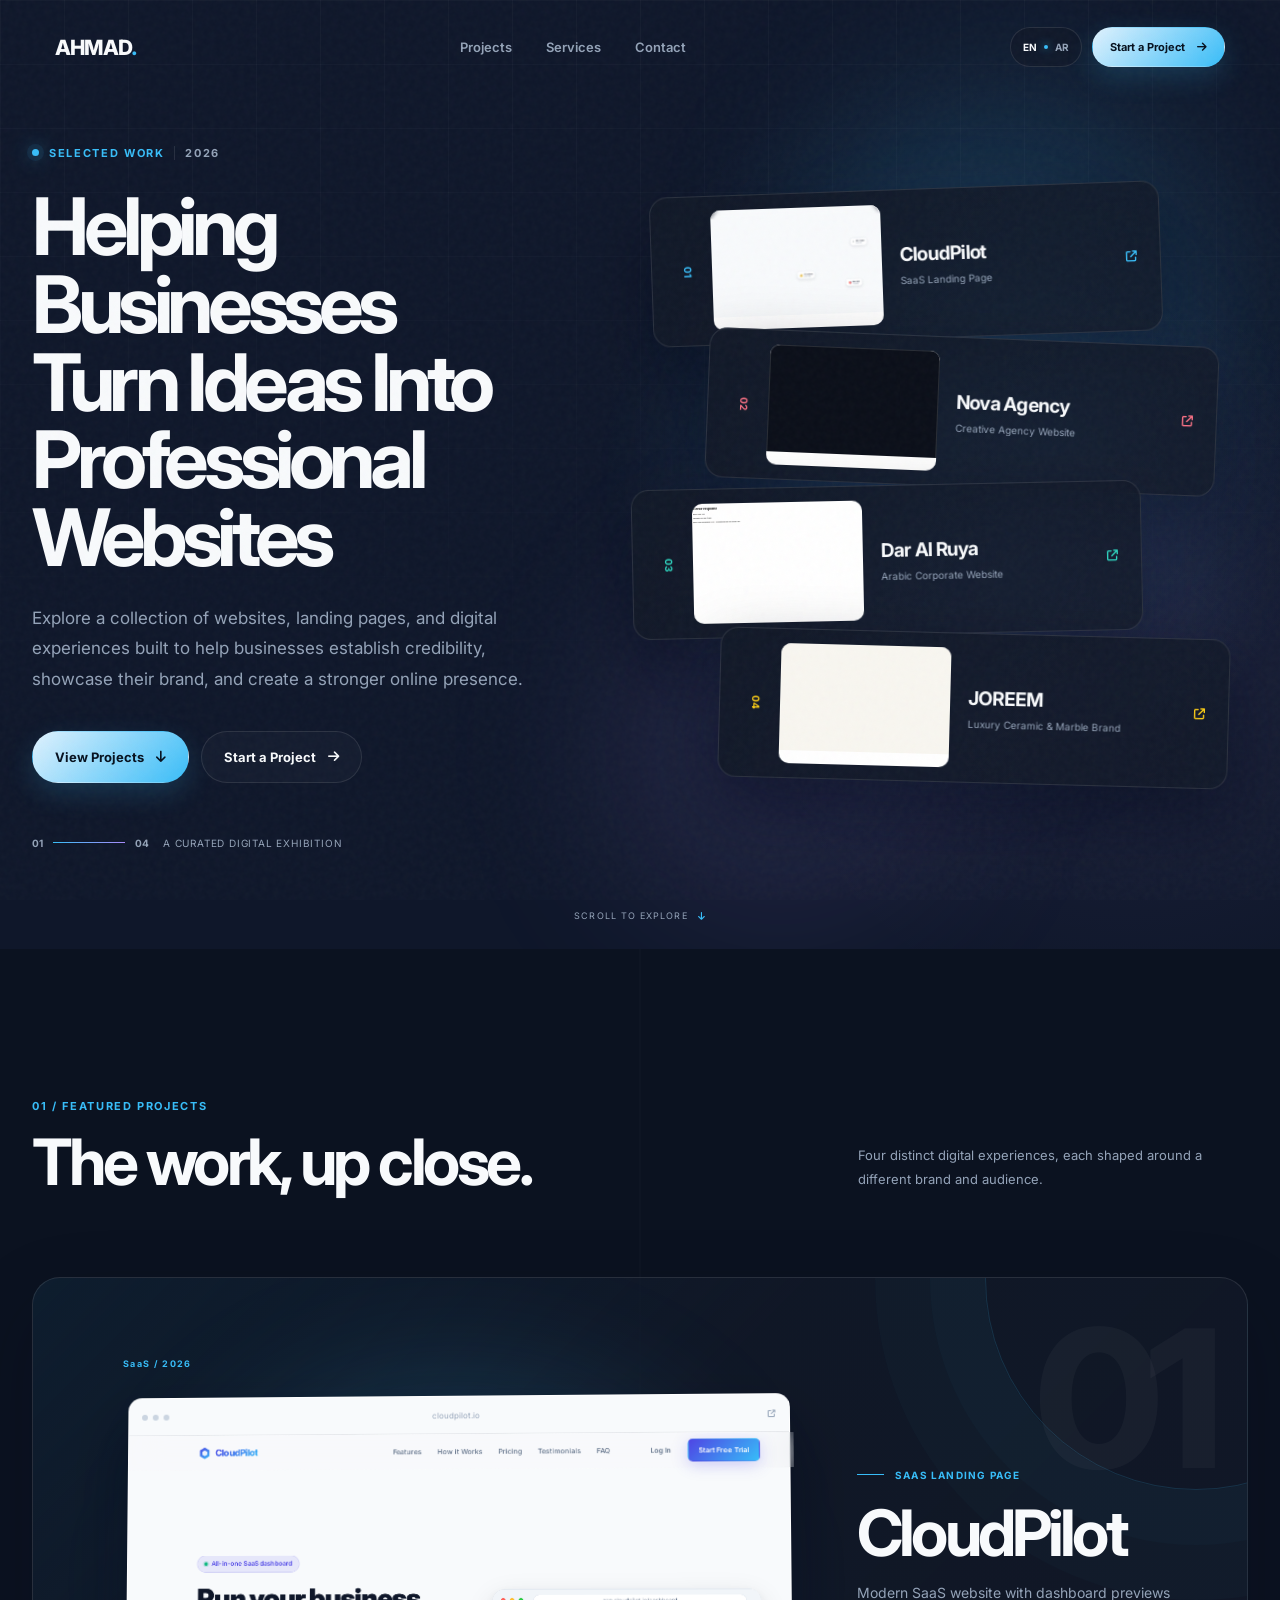
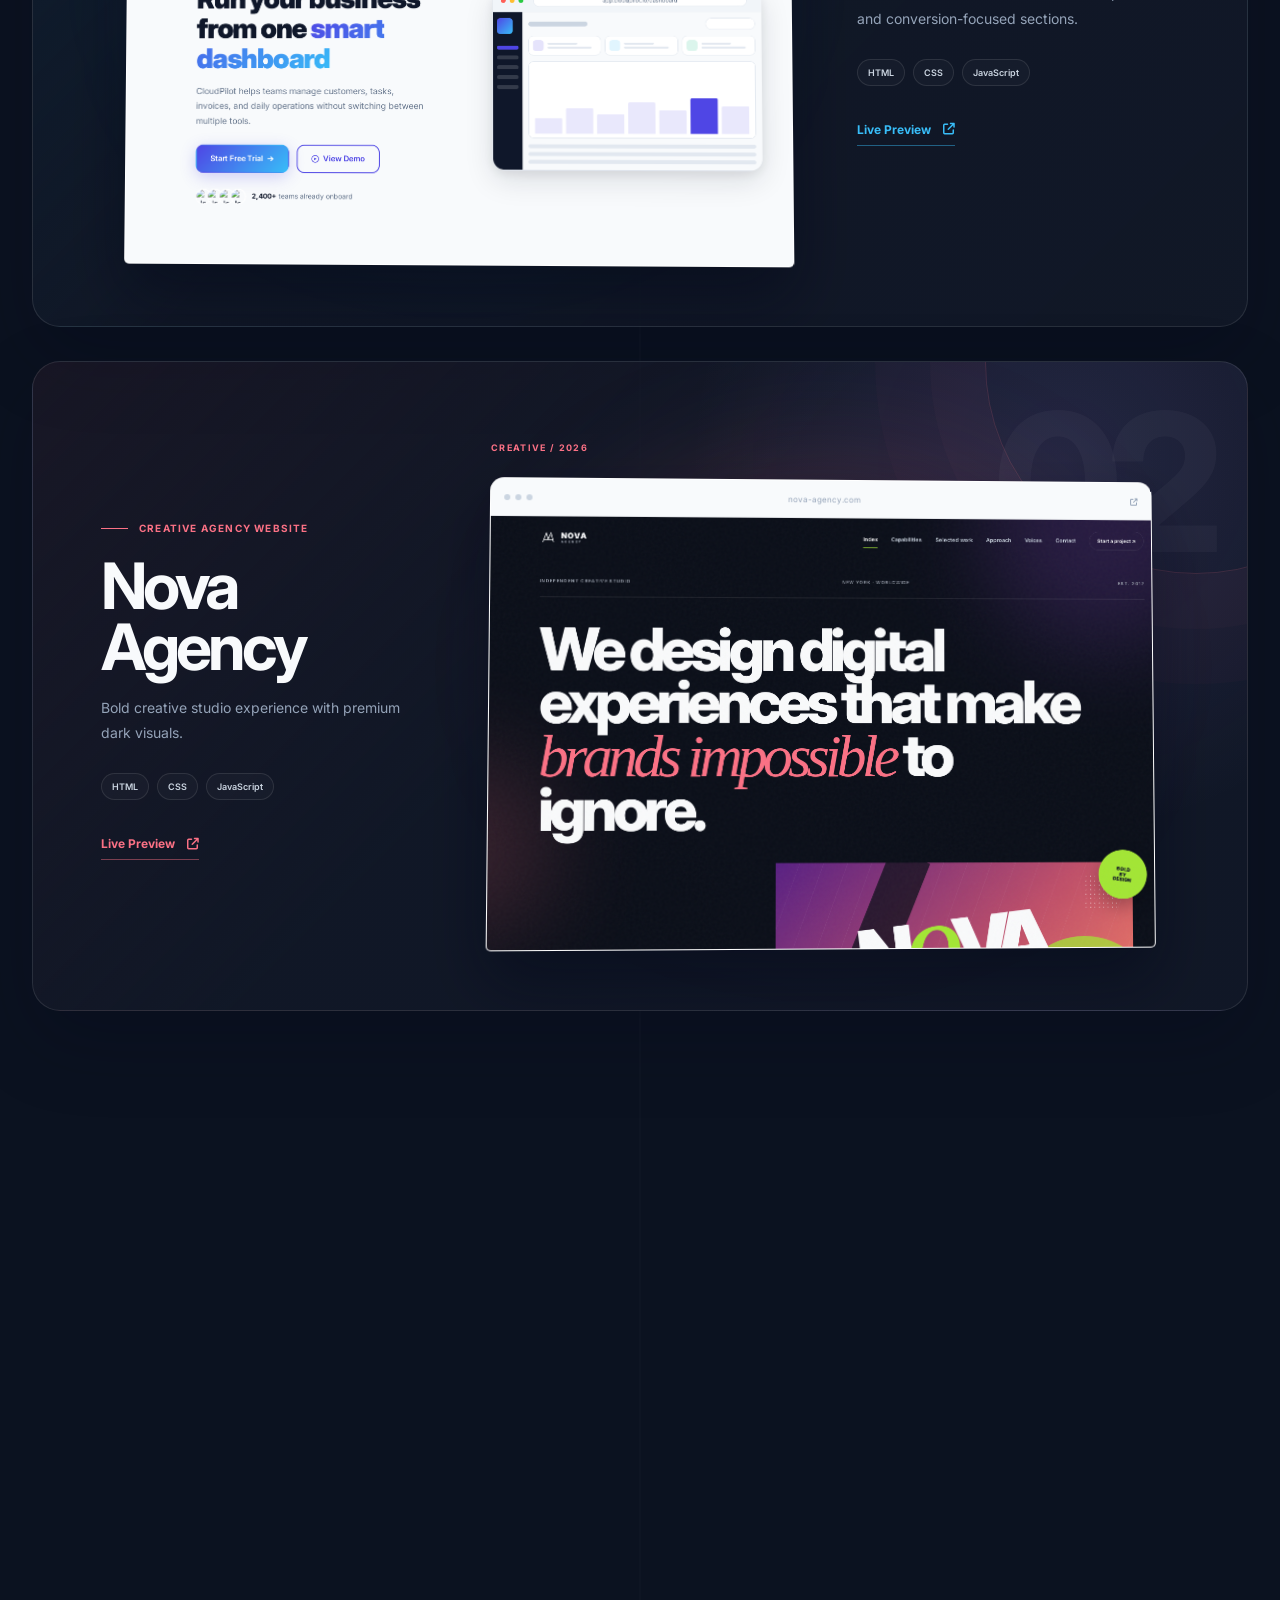
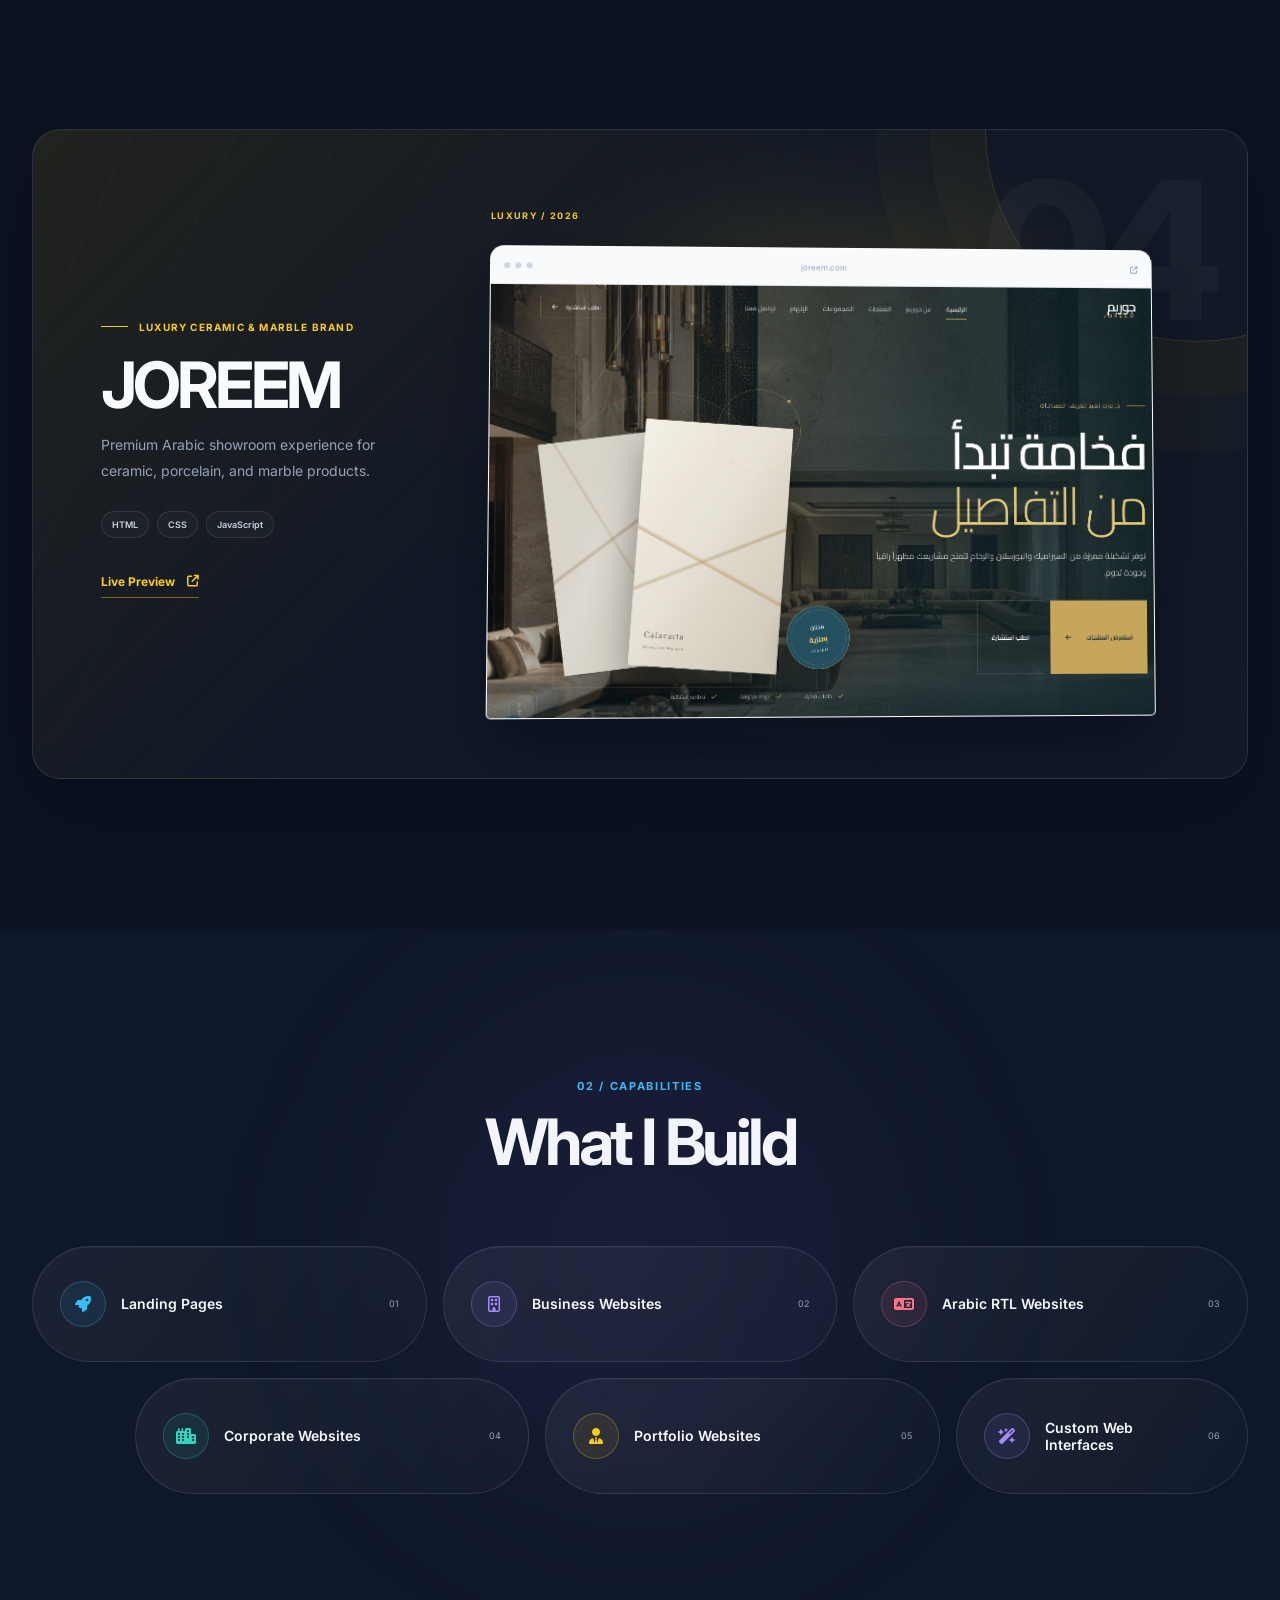
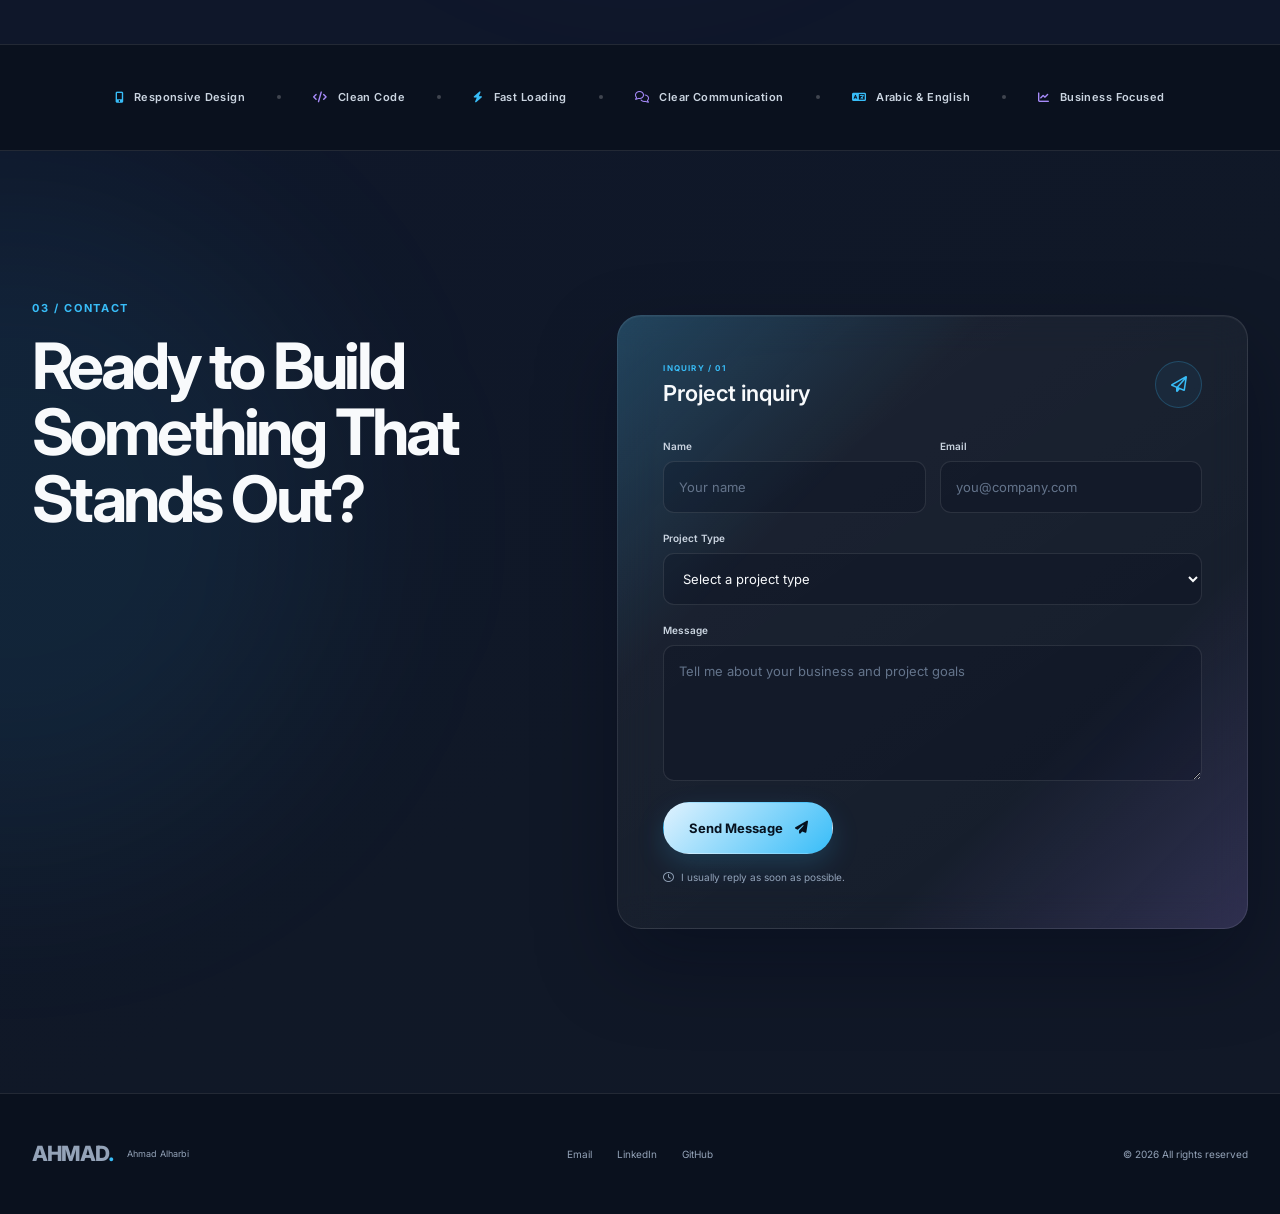
==== commit 64fbafd5: "fix navbar" ====
--- a/index.html
+++ b/index.html
@@ -23,6 +23,7 @@
         <a href="#projects" data-i18n="navProjects">Projects</a>
         <a href="#services" data-i18n="navServices">Services</a>
         <a href="#contact" data-i18n="navContact">Contact</a>
+        <a class="button button-primary ripple mobile-nav-cta" href="#contact"><span data-i18n="startProject">Start a Project</span><i class="fa-solid fa-arrow-right" aria-hidden="true"></i></a>
       </nav>
       <div class="header-actions">
         <button class="language-switch" id="language-switch" type="button" aria-label="Switch to Arabic"><span>EN</span><i></i><span>AR</span></button>
@@ -39,8 +40,8 @@
       <div class="shell hero-grid">
         <div class="hero-copy">
           <div class="eyebrow reveal"><span class="status-dot"></span><span data-i18n="selectedWork">Selected work</span><span class="eyebrow-year">2026</span></div>
-          <h1 class="reveal delay-1" data-i18n="heroTitle">Premium Websites for Businesses That Want to Stand Out</h1>
-          <p class="hero-subtitle reveal delay-2" data-i18n="heroSubtitle">Explore a collection of modern websites, landing pages, and digital experiences crafted to help businesses build trust, showcase their brand, and make a stronger first impression.</p>
+          <h1 class="reveal delay-1" data-i18n="heroTitle">Helping Businesses Turn Ideas Into Professional Websites</h1>
+          <p class="hero-subtitle reveal delay-2" data-i18n="heroSubtitle">Explore a collection of websites, landing pages, and digital experiences built to help businesses establish credibility, showcase their brand, and create a stronger online presence.</p>
           <div class="hero-actions reveal delay-3">
             <a class="button button-primary ripple" href="#projects"><span data-i18n="viewProjects">View Projects</span><i class="fa-solid fa-arrow-down" aria-hidden="true"></i></a>
             <a class="button button-ghost ripple" href="#contact"><span data-i18n="startProject">Start a Project</span><i class="fa-solid fa-arrow-right" aria-hidden="true"></i></a>
--- a/styles.css
+++ b/styles.css
@@ -41,6 +41,7 @@
 .site-nav a::before { content: ""; position: absolute; bottom: 3px; inset-inline-start: 0; width: 100%; height: 1px; background: var(--blue); transform: scaleX(0); transform-origin: left; transition: transform .25s ease; }
 .site-nav a:hover, .site-nav a.active { color: var(--text); }
 .site-nav a:hover::before, .site-nav a.active::before { transform: scaleX(1); }
+.site-nav .mobile-nav-cta { display: none; }
 .header-actions { display: flex; align-items: center; gap: 10px; }
 .language-switch { height: 40px; display: flex; align-items: center; gap: 7px; padding: 0 12px; border: 1px solid var(--border); border-radius: 999px; background: rgba(17, 24, 39, .62); cursor: pointer; }
 .language-switch span { color: var(--muted-dark); font-size: 10px; font-weight: 700; transition: color .2s ease; }
@@ -266,16 +267,18 @@
   @keyframes trustMarquee { to { transform: translateX(-25%); } }
 }
 
-@media (max-width: 700px) {
+@media (max-width: 768px) {
   .site-header { padding-top: 7px; }
-  .header-inner { height: 62px; padding: 0 14px; border-color: var(--border); background: rgba(15,23,42,.75); backdrop-filter: blur(18px); }
-  .site-nav { position: fixed; z-index: -1; inset: 0; display: flex; flex-direction: column; align-items: stretch; justify-content: center; gap: 0; margin: 0; padding: 95px 28px 40px; background: rgba(10,17,30,.98); opacity: 0; visibility: hidden; transform: translateY(-10px); transition: opacity .25s ease, visibility .25s ease, transform .25s ease; }
-  .site-nav.open { opacity: 1; visibility: visible; transform: none; }
-  .site-nav a { padding: 17px 0; border-bottom: 1px solid var(--border); font-size: 30px; }
+  .header-inner { position: relative; height: 62px; padding: 0 14px; border-color: var(--border); background: rgba(15,23,42,.88); box-shadow: 0 14px 38px rgba(2,6,23,.24); backdrop-filter: blur(18px); }
+  .site-nav { position: fixed; z-index: 110; top: 76px; inset-inline: 32px; width: auto; max-height: calc(100vh - 88px); max-height: calc(100dvh - 88px); overflow-y: auto; display: flex; flex-direction: column; align-items: stretch; gap: 0; margin: 0; padding: 12px 18px 18px; border: 1px solid var(--border); border-radius: 18px; background: rgba(10,17,30,.96); box-shadow: 0 24px 60px rgba(2,6,23,.5); backdrop-filter: blur(22px); opacity: 0; visibility: hidden; pointer-events: none; transform: translateY(-12px) scale(.985); transform-origin: top center; transition: opacity .22s ease, visibility .22s ease, transform .22s ease; }
+  .site-nav.is-open { opacity: 1; visibility: visible; pointer-events: auto; transform: none; }
+  .site-nav a { min-height: 54px; display: flex; align-items: center; padding: 14px 4px; border-bottom: 1px solid var(--border); font-size: 18px; }
   .site-nav a::before { display: none; }
-  .menu-toggle { display: block; }
-  .menu-toggle.active span:first-child { transform: translateY(3px) rotate(45deg); }
-  .menu-toggle.active span:last-child { transform: translateY(-3px) rotate(-45deg); }
+  .site-nav .mobile-nav-cta { min-height: 50px; display: inline-flex; justify-content: center; margin-top: 16px; padding: 0 20px; border: 0; font-size: 13px; }
+  .menu-toggle { position: relative; z-index: 120; flex: 0 0 auto; width: 44px; height: 44px; display: block; }
+  .menu-toggle.is-active span:first-child { transform: translateY(3px) rotate(45deg); }
+  .menu-toggle.is-active span:last-child { transform: translateY(-3px) rotate(-45deg); }
+  html[dir="rtl"] .site-nav .mobile-nav-cta i { transform: rotate(180deg); }
   .hero h1 { font-size: clamp(49px, 14vw, 70px); }
   .hero-gallery { min-height: 510px; }
   .preview-card { width: 91%; height: 126px; grid-template-columns: 20px 116px 1fr 14px; gap: 11px; padding: 11px; }
@@ -306,8 +309,9 @@
 
 @media (max-width: 480px) {
   .shell { width: min(calc(100% - 24px), var(--shell)); }
+  .site-nav { inset-inline: 12px; }
   .section { padding: 88px 0; }
-  .language-switch { height: 38px; padding-inline: 10px; }
+  .language-switch { height: 44px; padding-inline: 10px; }
   .hero { padding-top: 125px; }
   .hero h1 { margin-top: 23px; font-size: 47px; }
   .hero-subtitle { font-size: 15px; }
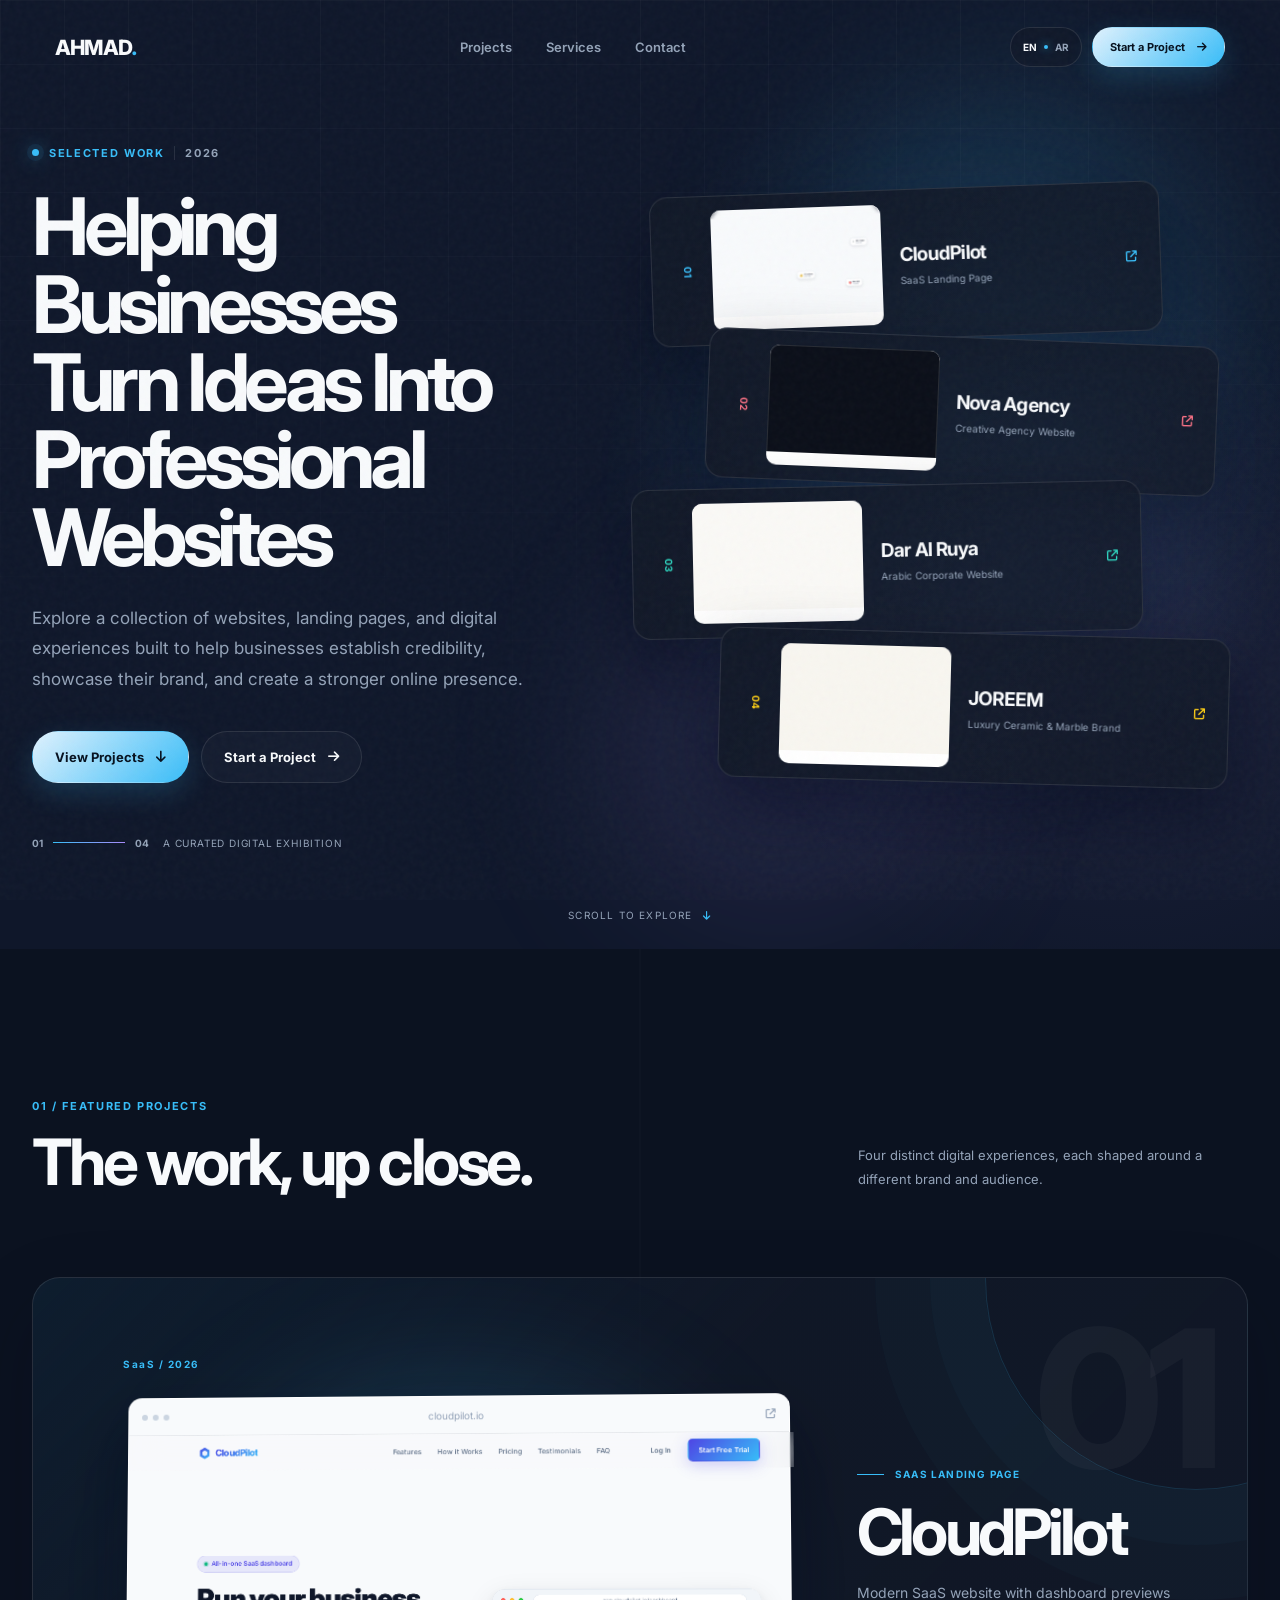
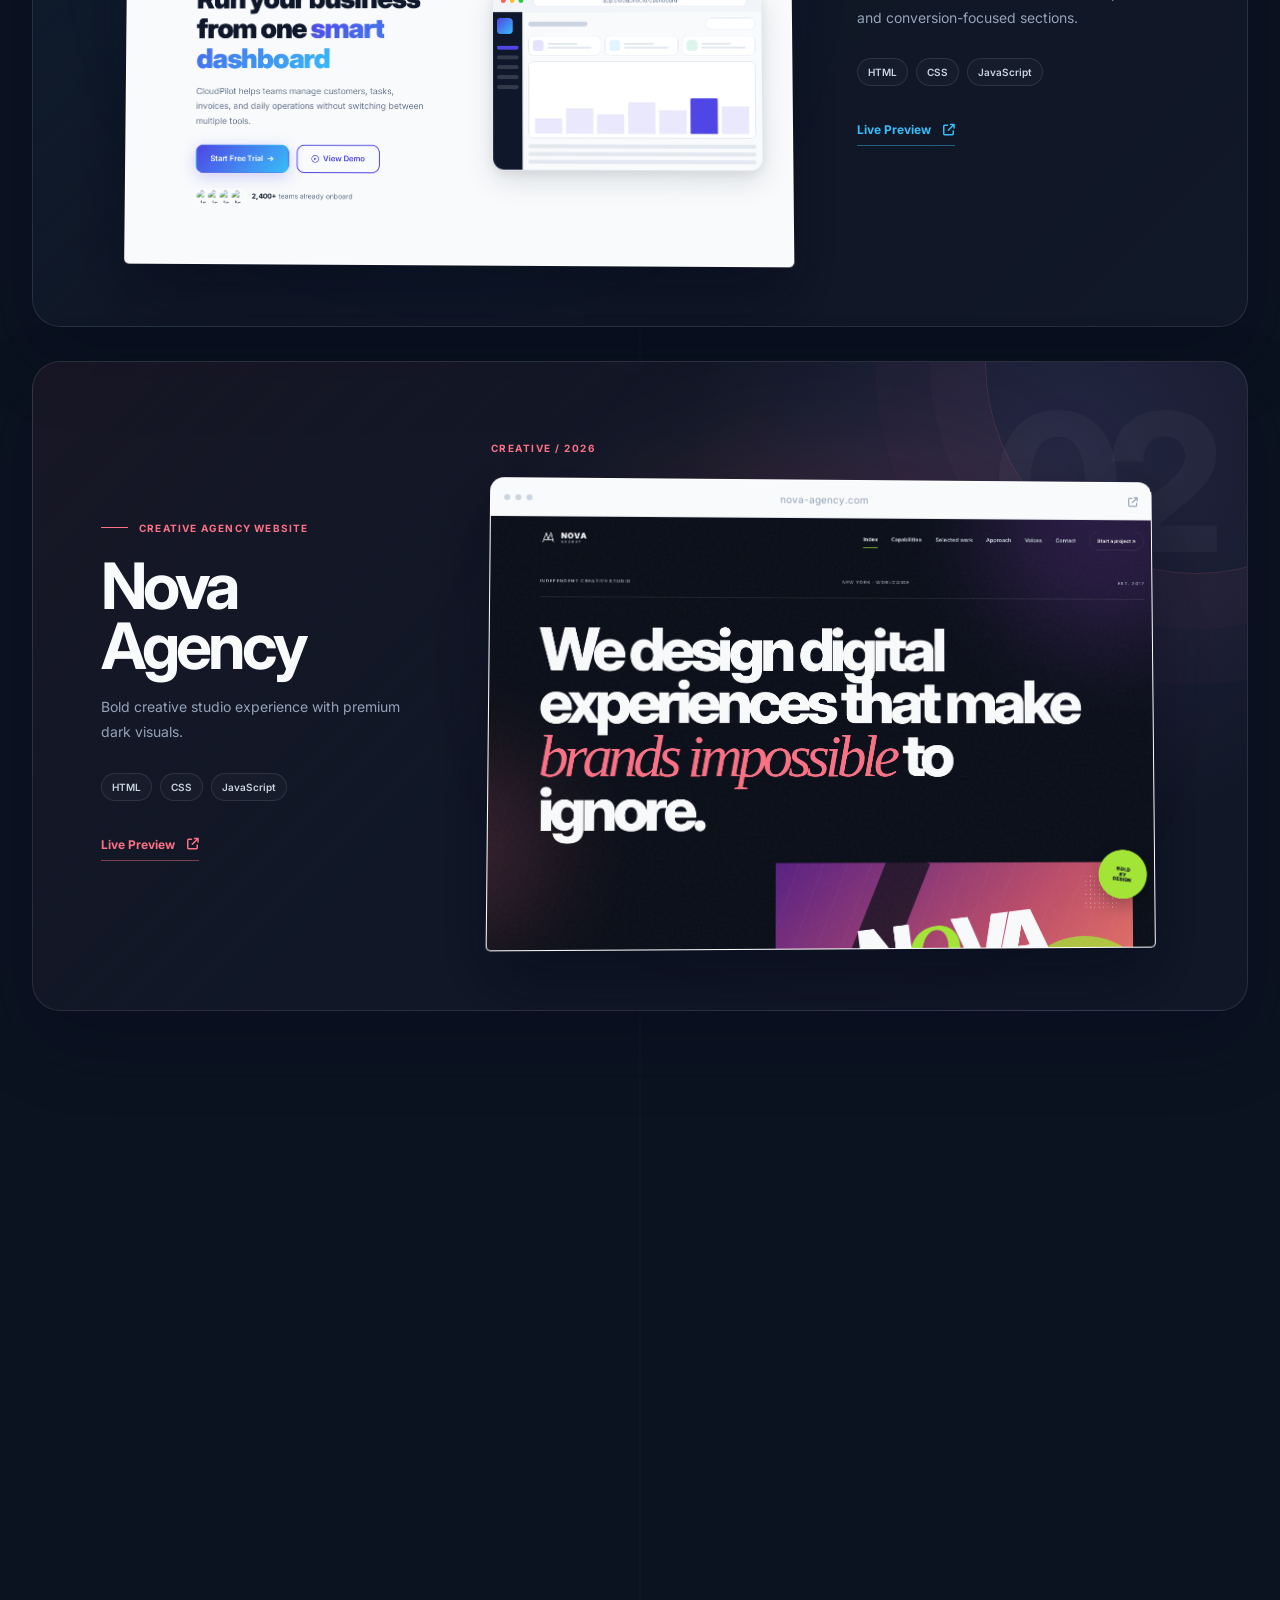
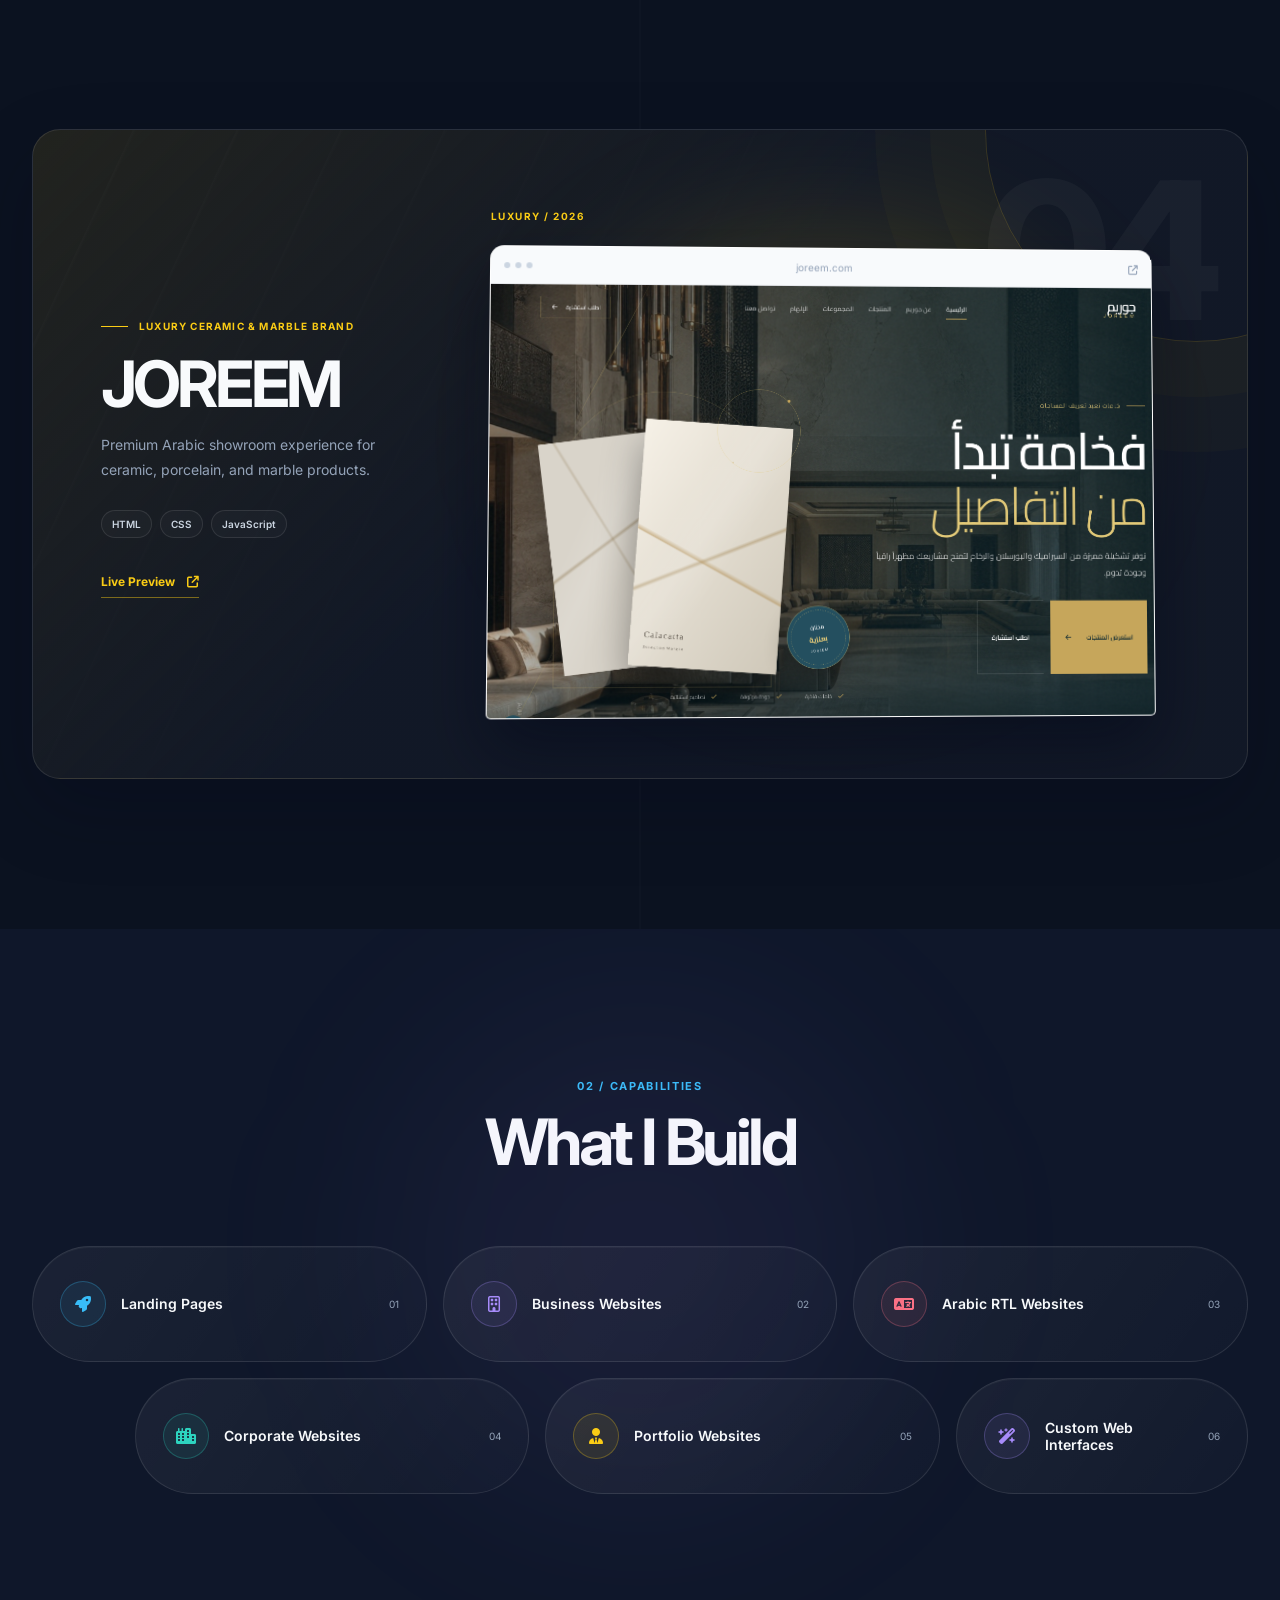
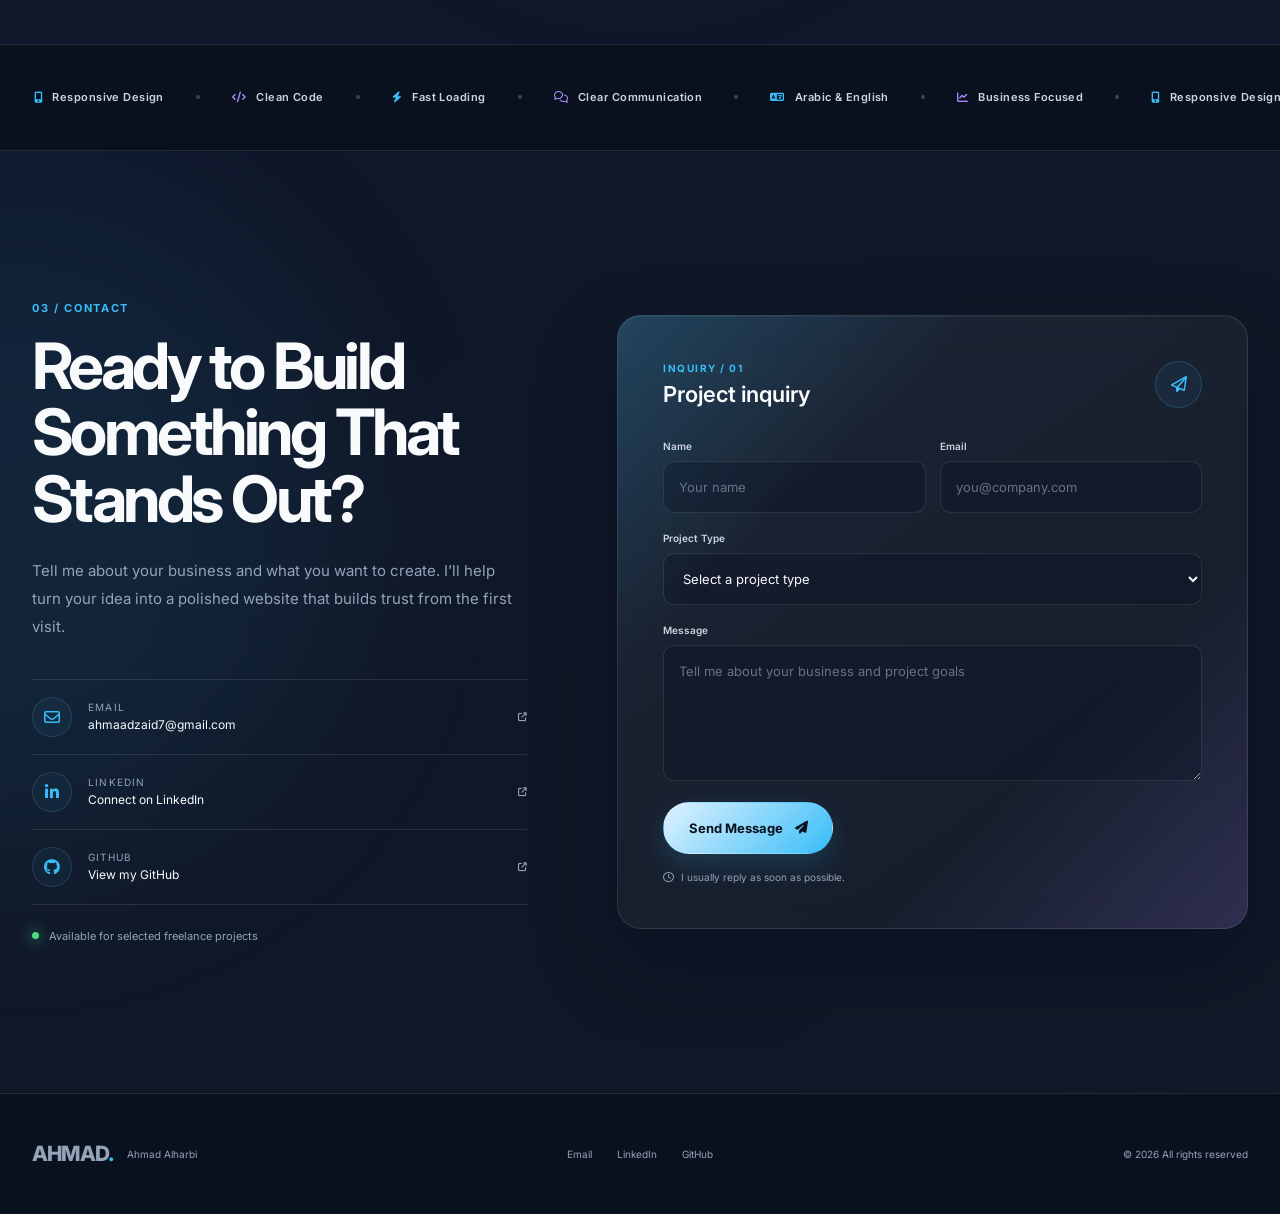
==== commit 699a07cc: "production readiness audit: security, SEO, accessibility, performance Priority 1 — deployment blocke" ====
--- a/index.html
+++ b/index.html
@@ -4,8 +4,51 @@
   <meta charset="UTF-8">
   <meta name="viewport" content="width=device-width, initial-scale=1.0">
   <meta name="description" content="Premium websites built by Ahmad Alharbi for businesses that want to look professional and trustworthy online.">
+  <meta name="author" content="Ahmad Alharbi">
   <meta name="theme-color" content="#0F172A">
   <title>AHMAD. | Premium Websites for Businesses</title>
+
+  <link rel="canonical" href="https://ahmadalharbi.com/">
+
+  <!-- Favicon -->
+  <link rel="icon" type="image/svg+xml" href="/favicon.svg">
+  <link rel="alternate icon" type="image/png" href="/favicon.png">
+  <link rel="apple-touch-icon" href="/favicon.svg">
+
+  <!-- Open Graph -->
+  <meta property="og:type" content="website">
+  <meta property="og:url" content="https://ahmadalharbi.com/">
+  <meta property="og:title" content="Ahmad Alharbi | Premium Websites for Businesses">
+  <meta property="og:description" content="Premium websites built by Ahmad Alharbi for businesses that want to look professional and trustworthy online.">
+  <meta property="og:image" content="https://ahmadalharbi.com/og-image.jpg">
+  <meta property="og:image:width" content="1200">
+  <meta property="og:image:height" content="630">
+  <meta property="og:locale" content="en_US">
+
+  <!-- Twitter Card -->
+  <meta name="twitter:card" content="summary_large_image">
+  <meta name="twitter:title" content="Ahmad Alharbi | Premium Websites for Businesses">
+  <meta name="twitter:description" content="Premium websites built by Ahmad Alharbi for businesses that want to look professional and trustworthy online.">
+  <meta name="twitter:image" content="https://ahmadalharbi.com/og-image.jpg">
+
+  <!-- Schema.org Person -->
+  <script type="application/ld+json">
+  {
+    "@context": "https://schema.org",
+    "@type": "Person",
+    "name": "Ahmad Alharbi",
+    "jobTitle": "Web Developer",
+    "url": "https://ahmadalharbi.com",
+    "email": "ahmaadzaid7@gmail.com",
+    "sameAs": [
+      "https://www.linkedin.com/in/ahmadalharbi",
+      "https://github.com/ahmadalharbi"
+    ],
+    "knowsLanguage": ["en", "ar"],
+    "description": "Premium websites built by Ahmad Alharbi for businesses that want to look professional and trustworthy online."
+  }
+  </script>
+
   <link rel="preconnect" href="https://fonts.googleapis.com">
   <link rel="preconnect" href="https://fonts.gstatic.com" crossorigin>
   <link href="https://fonts.googleapis.com/css2?family=Inter:wght@400;500;600;700;800&amp;family=Tajawal:wght@400;500;600;700;800&amp;display=swap" rel="stylesheet">
@@ -52,16 +95,16 @@
         <div class="hero-gallery reveal delay-2" aria-label="Featured project previews">
           <div class="gallery-glow" aria-hidden="true"></div>
           <a class="preview-card preview-cloud" href="my-projects/cloudpilot/index.html" target="_blank" rel="noopener" data-depth="0.7">
-            <span class="preview-index">01</span><div class="preview-thumb"><iframe src="my-projects/cloudpilot/index.html" title="" tabindex="-1"></iframe></div><div><strong>CloudPilot</strong><small data-i18n="cloudCategory">SaaS Landing Page</small></div><i class="fa-solid fa-arrow-up-right-from-square"></i>
+            <span class="preview-index">01</span><div class="preview-thumb"><iframe loading="lazy" src="my-projects/cloudpilot/index.html" title="CloudPilot website preview" tabindex="-1"></iframe></div><div><strong>CloudPilot</strong><small data-i18n="cloudCategory">SaaS Landing Page</small></div><i class="fa-solid fa-arrow-up-right-from-square"></i>
           </a>
           <a class="preview-card preview-nova" href="my-projects/nova-agency/index.html" target="_blank" rel="noopener" data-depth="1">
-            <span class="preview-index">02</span><div class="preview-thumb"><iframe loading="lazy" src="my-projects/nova-agency/index.html" title="" tabindex="-1"></iframe></div><div><strong>Nova Agency</strong><small data-i18n="novaCategory">Creative Agency Website</small></div><i class="fa-solid fa-arrow-up-right-from-square"></i>
+            <span class="preview-index">02</span><div class="preview-thumb"><iframe loading="lazy" src="my-projects/nova-agency/index.html" title="Nova Agency website preview" tabindex="-1"></iframe></div><div><strong>Nova Agency</strong><small data-i18n="novaCategory">Creative Agency Website</small></div><i class="fa-solid fa-arrow-up-right-from-square"></i>
           </a>
           <a class="preview-card preview-ruya" href="my-projects/dar-al-ruya/index.html" target="_blank" rel="noopener" data-depth="1.25">
-            <span class="preview-index">03</span><div class="preview-thumb"><iframe loading="lazy" src="my-projects/dar-al-ruya/index.html" title="" tabindex="-1"></iframe></div><div><strong data-i18n="ruyaTitle">Dar Al Ruya</strong><small data-i18n="ruyaCategory">Arabic Corporate Website</small></div><i class="fa-solid fa-arrow-up-right-from-square"></i>
+            <span class="preview-index">03</span><div class="preview-thumb"><iframe loading="lazy" src="my-projects/dar-al-ruya/index.html" title="Dar Al Ruya website preview" tabindex="-1"></iframe></div><div><strong data-i18n="ruyaTitle">Dar Al Ruya</strong><small data-i18n="ruyaCategory">Arabic Corporate Website</small></div><i class="fa-solid fa-arrow-up-right-from-square"></i>
           </a>
           <a class="preview-card preview-joreem" href="my-projects/joreem/index.html" target="_blank" rel="noopener" data-depth="1.5">
-            <span class="preview-index">04</span><div class="preview-thumb"><iframe loading="lazy" src="my-projects/joreem/index.html" title="" tabindex="-1"></iframe></div><div><strong>JOREEM</strong><small data-i18n="joreemCategory">Luxury Ceramic &amp; Marble Brand</small></div><i class="fa-solid fa-arrow-up-right-from-square"></i>
+            <span class="preview-index">04</span><div class="preview-thumb"><iframe loading="lazy" src="my-projects/joreem/index.html" title="JOREEM website preview" tabindex="-1"></iframe></div><div><strong>JOREEM</strong><small data-i18n="joreemCategory">Luxury Ceramic &amp; Marble Brand</small></div><i class="fa-solid fa-arrow-up-right-from-square"></i>
           </a>
         </div>
       </div>
@@ -82,7 +125,7 @@
               <div class="visual-halo"></div><span class="visual-label">SaaS / 2026</span>
               <a class="browser-frame" href="my-projects/cloudpilot/index.html" target="_blank" rel="noopener" data-i18n-aria="cloudAria" aria-label="Open CloudPilot live preview">
                 <div class="browser-bar"><div><i></i><i></i><i></i></div><span>cloudpilot.io</span><i class="fa-solid fa-arrow-up-right-from-square"></i></div>
-                <div class="browser-view"><iframe src="my-projects/cloudpilot/index.html" title="CloudPilot website preview" tabindex="-1"></iframe></div>
+                <div class="browser-view"><iframe loading="lazy" src="my-projects/cloudpilot/index.html" title="CloudPilot website preview" tabindex="-1"></iframe></div>
               </a>
             </div>
             <div class="exhibit-copy">
@@ -158,13 +201,20 @@
     </section>
 
     <section class="trust-strip" aria-label="Why work with me">
-      <div class="trust-track">
+      <div class="trust-track" aria-hidden="true">
         <div><i class="fa-solid fa-mobile-screen-button"></i><span data-i18n="trustResponsive">Responsive Design</span></div><b></b>
         <div><i class="fa-solid fa-code"></i><span data-i18n="trustCode">Clean Code</span></div><b></b>
         <div><i class="fa-solid fa-bolt"></i><span data-i18n="trustFast">Fast Loading</span></div><b></b>
         <div><i class="fa-regular fa-comments"></i><span data-i18n="trustCommunication">Clear Communication</span></div><b></b>
         <div><i class="fa-solid fa-language"></i><span data-i18n="trustLanguages">Arabic &amp; English</span></div><b></b>
-        <div><i class="fa-solid fa-chart-line"></i><span data-i18n="trustBusiness">Business Focused</span></div>
+        <div><i class="fa-solid fa-chart-line"></i><span data-i18n="trustBusiness">Business Focused</span></div><b></b>
+        <!-- duplicate for seamless infinite scroll -->
+        <div aria-hidden="true"><i class="fa-solid fa-mobile-screen-button"></i><span>Responsive Design</span></div><b></b>
+        <div aria-hidden="true"><i class="fa-solid fa-code"></i><span>Clean Code</span></div><b></b>
+        <div aria-hidden="true"><i class="fa-solid fa-bolt"></i><span>Fast Loading</span></div><b></b>
+        <div aria-hidden="true"><i class="fa-regular fa-comments"></i><span>Clear Communication</span></div><b></b>
+        <div aria-hidden="true"><i class="fa-solid fa-language"></i><span>Arabic &amp; English</span></div><b></b>
+        <div aria-hidden="true"><i class="fa-solid fa-chart-line"></i><span>Business Focused</span></div>
       </div>
     </section>
 
@@ -186,13 +236,16 @@
         <div class="form-card reveal">
           <div class="form-heading"><div><small data-i18n="formNumber">INQUIRY / 01</small><span data-i18n="formEyebrow">Project inquiry</span></div><i class="fa-regular fa-paper-plane"></i></div>
           <form class="contact-form" action="https://formsubmit.co/ahmaadzaid7@gmail.com" method="post">
-            <input type="hidden" name="_subject" value="New portfolio message from Ahmad website"><input type="hidden" name="_captcha" value="false"><input type="hidden" name="_template" value="table">
+            <input type="hidden" name="_subject" value="New portfolio inquiry from Ahmad website">
+            <input type="hidden" name="_template" value="table">
+            <input type="hidden" name="_next" value="https://ahmadalharbi.com/?sent=1">
+            <input type="text" name="_honey" style="display:none" tabindex="-1" autocomplete="off">
             <div class="form-row">
-              <label><span data-i18n="fieldName">Name</span><input type="text" name="name" required data-i18n-placeholder="namePlaceholder" placeholder="Your name" autocomplete="name"></label>
-              <label><span data-i18n="fieldEmail">Email</span><input type="email" name="email" required data-i18n-placeholder="emailPlaceholder" placeholder="you@company.com" autocomplete="email"></label>
-            </div>
-            <label><span data-i18n="fieldProject">Project Type</span><select name="project_type" required><option value="" data-i18n="optionSelect">Select a project type</option><option value="Landing Page" data-i18n="optionLanding">Landing Page</option><option value="Business Website" data-i18n="optionBusiness">Business Website</option><option value="Arabic RTL Website" data-i18n="optionArabic">Arabic RTL Website</option><option value="Website Redesign" data-i18n="optionRedesign">Website Redesign</option><option value="Other" data-i18n="optionOther">Other</option></select></label>
-            <label><span data-i18n="fieldMessage">Message</span><textarea name="message" required rows="5" data-i18n-placeholder="messagePlaceholder" placeholder="Tell me about your business and project goals"></textarea></label>
+              <label for="field-name"><span data-i18n="fieldName">Name</span><input id="field-name" type="text" name="name" required data-i18n-placeholder="namePlaceholder" placeholder="Your name" autocomplete="name"></label>
+              <label for="field-email"><span data-i18n="fieldEmail">Email</span><input id="field-email" type="email" name="email" required data-i18n-placeholder="emailPlaceholder" placeholder="you@company.com" autocomplete="email"></label>
+            </div>
+            <label for="field-project"><span data-i18n="fieldProject">Project Type</span><select id="field-project" name="project_type" required><option value="" data-i18n="optionSelect">Select a project type</option><option value="Landing Page" data-i18n="optionLanding">Landing Page</option><option value="Business Website" data-i18n="optionBusiness">Business Website</option><option value="Arabic RTL Website" data-i18n="optionArabic">Arabic RTL Website</option><option value="Website Redesign" data-i18n="optionRedesign">Website Redesign</option><option value="Other" data-i18n="optionOther">Other</option></select></label>
+            <label for="field-message"><span data-i18n="fieldMessage">Message</span><textarea id="field-message" name="message" required rows="5" data-i18n-placeholder="messagePlaceholder" placeholder="Tell me about your business and project goals"></textarea></label>
             <button class="button button-primary form-submit ripple" type="submit"><span data-i18n="sendMessage">Send Message</span><i class="fa-solid fa-paper-plane"></i></button>
             <p class="form-note" id="form-note"><i class="fa-regular fa-clock"></i><span data-i18n="replyNote">I usually reply as soon as possible.</span></p>
           </form>
--- a/styles.css
+++ b/styles.css
@@ -41,23 +41,30 @@
 .site-nav a::before { content: ""; position: absolute; bottom: 3px; inset-inline-start: 0; width: 100%; height: 1px; background: var(--blue); transform: scaleX(0); transform-origin: left; transition: transform .25s ease; }
 .site-nav a:hover, .site-nav a.active { color: var(--text); }
 .site-nav a:hover::before, .site-nav a.active::before { transform: scaleX(1); }
+.site-nav a:focus-visible { outline: 2px solid var(--blue); outline-offset: 5px; border-radius: 3px; }
 .site-nav .mobile-nav-cta { display: none; }
 .header-actions { display: flex; align-items: center; gap: 10px; }
 .language-switch { height: 40px; display: flex; align-items: center; gap: 7px; padding: 0 12px; border: 1px solid var(--border); border-radius: 999px; background: rgba(17, 24, 39, .62); cursor: pointer; }
+.language-switch:focus-visible { outline: 2px solid var(--blue); outline-offset: 3px; }
 .language-switch span { color: var(--muted-dark); font-size: 10px; font-weight: 700; transition: color .2s ease; }
 .language-switch span:first-child, html[dir="rtl"] .language-switch span:last-child { color: var(--text); }
 html[dir="rtl"] .language-switch span:first-child { color: var(--muted-dark); }
 .language-switch i { width: 4px; height: 4px; border-radius: 50%; background: var(--blue); box-shadow: 0 0 10px var(--blue); }
 .menu-toggle { display: none; width: 42px; height: 42px; padding: 0; border: 1px solid var(--border); border-radius: 50%; background: var(--surface); cursor: pointer; }
+.menu-toggle:focus-visible { outline: 2px solid var(--blue); outline-offset: 3px; }
 .menu-toggle span { display: block; width: 17px; height: 1px; margin: 5px auto; background: var(--text); transition: transform .25s ease; }
 
 .button { position: relative; overflow: hidden; min-height: 52px; display: inline-flex; align-items: center; justify-content: center; gap: 12px; padding: 0 22px; border: 1px solid transparent; border-radius: 999px; font-size: 13px; font-weight: 700; cursor: pointer; transition: transform .25s ease, border-color .25s ease, box-shadow .25s ease; }
 .button:hover { transform: translateY(-3px); }
+.button:focus-visible { outline: 2px solid var(--blue); outline-offset: 3px; }
+.button:active { transform: translateY(0) scale(.98); transition-duration: .08s; }
 .button-small { min-height: 40px; padding-inline: 17px; font-size: 11px; }
 .button-primary { color: #06111f; background: linear-gradient(135deg, #e0f2fe, var(--blue)); box-shadow: 0 10px 28px rgba(56, 189, 248, .18); }
 .button-primary:hover { box-shadow: 0 14px 36px rgba(56, 189, 248, .3); }
+.button-primary:active { box-shadow: 0 4px 12px rgba(56, 189, 248, .15); }
 .button-ghost { border-color: var(--border); color: var(--text); background: rgba(255, 255, 255, .025); }
 .button-ghost:hover { border-color: rgba(167, 139, 250, .5); box-shadow: inset 0 0 30px rgba(167, 139, 250, .08); }
+.button-ghost:active { background: rgba(255, 255, 255, .06); }
 
 .hero { position: relative; min-height: 100vh; overflow: hidden; display: flex; align-items: center; padding: 140px 0 100px; isolation: isolate; }
 .hero::before { content: ""; position: absolute; z-index: -3; inset: 0; background-image: linear-gradient(rgba(255,255,255,.027) 1px, transparent 1px), linear-gradient(90deg, rgba(255,255,255,.027) 1px, transparent 1px); background-size: 64px 64px; mask-image: linear-gradient(to bottom, black 0%, transparent 90%); }
@@ -82,7 +89,7 @@
 .hero-gallery { position: relative; min-height: 610px; perspective: 1200px; }
 .gallery-glow { position: absolute; width: 65%; height: 70%; top: 15%; left: 20%; border-radius: 50%; background: linear-gradient(135deg, rgba(56,189,248,.2), rgba(167,139,250,.16)); filter: blur(75px); animation: pulseGlow 7s ease-in-out infinite; }
 .preview-card { --preview: var(--blue); position: absolute; width: 82%; height: 150px; display: grid; grid-template-columns: 28px 170px 1fr 20px; align-items: center; gap: 18px; padding: 14px; border: 1px solid var(--border); border-radius: 18px; background: linear-gradient(115deg, rgba(17,24,39,.96), rgba(17,24,39,.78)); box-shadow: 0 28px 65px rgba(2,6,23,.42); backdrop-filter: blur(18px); transform: translate3d(var(--parallax-x, 0), var(--parallax-y, 0), 0) rotate(-2deg); transition: border-color .3s ease, box-shadow .3s ease, transform .18s ease-out; }
-.preview-card:hover { border-color: color-mix(in srgb, var(--preview) 55%, transparent); box-shadow: 0 28px 70px color-mix(in srgb, var(--preview) 14%, rgba(2,6,23,.45)); z-index: 8; }
+.preview-card:hover { border-color: rgba(56, 189, 248, .55); border-color: color-mix(in srgb, var(--preview) 55%, transparent); box-shadow: 0 28px 70px rgba(2, 6, 23, .45); box-shadow: 0 28px 70px color-mix(in srgb, var(--preview) 14%, rgba(2,6,23,.45)); z-index: 8; }
 .preview-cloud { --preview: var(--blue); top: 0; left: 4%; }
 .preview-nova { --preview: var(--coral); top: 148px; left: 13%; transform: translate3d(var(--parallax-x, 0), var(--parallax-y, 0), 0) rotate(2.3deg); }
 .preview-ruya { --preview: #2dd4bf; top: 296px; left: 1%; transform: translate3d(var(--parallax-x, 0), var(--parallax-y, 0), 0) rotate(-1.2deg); }
@@ -96,7 +103,7 @@
 .preview-card strong { margin-bottom: 8px; font-size: 19px; letter-spacing: -.04em; }
 .preview-card small { overflow: hidden; color: var(--muted-dark); font-size: 10px; white-space: nowrap; text-overflow: ellipsis; }
 .preview-card > i { color: var(--preview); font-size: 11px; }
-.scroll-cue { position: absolute; bottom: 28px; left: 50%; display: flex; align-items: center; gap: 10px; color: var(--muted-dark); font-size: 9px; letter-spacing: .12em; text-transform: uppercase; transform: translateX(-50%); }
+.scroll-cue { position: absolute; bottom: 28px; inset-inline-start: 50%; display: flex; align-items: center; gap: 10px; color: var(--muted-dark); font-size: 10px; letter-spacing: .12em; text-transform: uppercase; transform: translateX(-50%); }
 .scroll-cue i { color: var(--blue); animation: scrollCue 2s ease-in-out infinite; }
 
 .projects { position: relative; background: #0b1220; }
@@ -118,12 +125,12 @@
 .exhibit-visual { position: relative; min-width: 0; padding: 44px 22px 0; }
 .visual-halo { position: absolute; width: 70%; height: 75%; top: 8%; left: 15%; border-radius: 50%; background: rgba(var(--project-rgb), .2); filter: blur(70px); transition: transform .5s ease; }
 .exhibit:hover .visual-halo { transform: scale(1.12); }
-.visual-label { position: absolute; z-index: 2; top: 8px; inset-inline-start: 22px; color: var(--project); font-size: 9px; font-weight: 700; letter-spacing: .15em; }
+.visual-label { position: absolute; z-index: 2; top: 8px; inset-inline-start: 22px; color: var(--project); font-size: 10px; font-weight: 700; letter-spacing: .15em; }
 .browser-frame { position: relative; z-index: 1; height: 470px; overflow: hidden; display: block; border: 1px solid rgba(255,255,255,.18); border-radius: 14px 14px 5px 5px; background: white; box-shadow: 0 32px 65px rgba(2,6,23,.48); transform: perspective(1200px) rotateX(2deg) rotateY(-2deg); transition: transform .5s cubic-bezier(.2,.7,.2,1); }
 .exhibit:hover .browser-frame { transform: perspective(1200px) rotateX(0) rotateY(0) scale(1.015); }
 .exhibit-nova .browser-frame, .exhibit-joreem .browser-frame { transform: perspective(1200px) rotateX(2deg) rotateY(2deg); }
 .exhibit-nova:hover .browser-frame, .exhibit-joreem:hover .browser-frame { transform: perspective(1200px) rotateX(0) rotateY(0) scale(1.015); }
-.browser-bar { height: 38px; display: grid; grid-template-columns: 1fr auto 1fr; align-items: center; padding: 0 13px; border-bottom: 1px solid #e5e7eb; color: #94a3b8; background: #f8fafc; font-size: 8px; }
+.browser-bar { height: 38px; display: grid; grid-template-columns: 1fr auto 1fr; align-items: center; padding: 0 13px; border-bottom: 1px solid #e5e7eb; color: #94a3b8; background: #f8fafc; font-size: 10px; }
 .browser-bar > div { display: flex; gap: 5px; }
 .browser-bar > div i { width: 6px; height: 6px; border-radius: 50%; background: #cbd5e1; }
 .browser-bar > i { justify-self: end; }
@@ -135,10 +142,12 @@
 .exhibit-copy h3 { margin: 22px 0 17px; font-size: clamp(42px, 5vw, 70px); line-height: .95; letter-spacing: -.06em; }
 .exhibit-copy p { max-width: 430px; margin: 0 0 28px; color: var(--muted-dark); font-size: 14px; line-height: 1.8; }
 .tech { display: flex; flex-wrap: wrap; gap: 8px; }
-.tech span { padding: 7px 10px; border: 1px solid var(--border); border-radius: 999px; color: var(--muted); background: rgba(255,255,255,.025); font-size: 9px; font-weight: 600; }
+.tech span { padding: 7px 10px; border: 1px solid var(--border); border-radius: 999px; color: var(--muted); background: rgba(255,255,255,.025); font-size: 10px; font-weight: 600; }
 .project-link { position: relative; overflow: hidden; display: inline-flex; align-items: center; gap: 12px; margin-top: 36px; padding-bottom: 8px; border-bottom: 1px solid rgba(var(--project-rgb), .45); color: var(--project); font-size: 12px; font-weight: 700; }
 .project-link i { transition: transform .25s ease; }
 .project-link:hover i { transform: translate(3px, -3px); }
+.project-link:focus-visible { outline: 2px solid var(--project); outline-offset: 5px; border-radius: 3px; }
+.project-link:active { opacity: .7; }
 
 .services { position: relative; overflow: hidden; background: var(--bg); }
 .services::before { content: ""; position: absolute; width: 500px; height: 500px; top: 10%; left: 50%; border-radius: 50%; background: rgba(167,139,250,.06); filter: blur(100px); transform: translateX(-50%); }
@@ -151,10 +160,10 @@
 .service-pill:nth-child(4) { grid-column: 2 / 6; --service: #2dd4bf; }
 .service-pill:nth-child(5) { grid-column: 6 / 10; --service: var(--gold); transform: translateY(18px); }
 .service-pill:nth-child(6) { grid-column: 10 / 13; --service: var(--purple); }
-.service-pill:hover { border-color: color-mix(in srgb, var(--service) 50%, transparent); background: linear-gradient(125deg, color-mix(in srgb, var(--service) 10%, transparent), rgba(255,255,255,.02)); transform: translateY(-5px); }
-.service-pill i { flex: 0 0 auto; width: 46px; height: 46px; display: grid; place-items: center; border: 1px solid color-mix(in srgb, var(--service) 28%, transparent); border-radius: 50%; color: var(--service); background: color-mix(in srgb, var(--service) 8%, transparent); }
+.service-pill:hover { border-color: rgba(56, 189, 248, .5); border-color: color-mix(in srgb, var(--service) 50%, transparent); background: linear-gradient(125deg, rgba(56, 189, 248, .1), rgba(255,255,255,.02)); background: linear-gradient(125deg, color-mix(in srgb, var(--service) 10%, transparent), rgba(255,255,255,.02)); transform: translateY(-5px); }
+.service-pill i { flex: 0 0 auto; width: 46px; height: 46px; display: grid; place-items: center; border: 1px solid rgba(56, 189, 248, .28); border: 1px solid color-mix(in srgb, var(--service) 28%, transparent); border-radius: 50%; color: var(--service); background: rgba(56, 189, 248, .08); background: color-mix(in srgb, var(--service) 8%, transparent); }
 .service-pill span { font-size: 14px; font-weight: 600; }
-.service-pill small { margin-inline-start: auto; color: var(--muted-dark); font-size: 9px; }
+.service-pill small { margin-inline-start: auto; color: var(--muted-dark); font-size: 10px; }
 
 .trust-strip { overflow: hidden; border-block: 1px solid var(--border); background: #0a111e; }
 .trust-track { min-height: 105px; width: max-content; min-width: 100%; display: flex; align-items: center; justify-content: center; gap: 32px; padding: 20px 34px; }
@@ -172,7 +181,7 @@
 .direct-links a { display: grid; grid-template-columns: 42px 1fr auto; align-items: center; gap: 14px; padding: 17px 0; border-bottom: 1px solid var(--border); transition: color .2s ease, padding .2s ease; }
 .direct-links a > i:first-child { width: 40px; height: 40px; display: grid; place-items: center; border: 1px solid var(--border); border-radius: 50%; color: var(--blue); background: rgba(56,189,248,.05); }
 .direct-links a > span { min-width: 0; display: flex; flex-direction: column; gap: 4px; overflow-wrap: anywhere; font-size: 12px; }
-.direct-links small { color: var(--muted-dark); font-size: 8px; letter-spacing: .12em; text-transform: uppercase; }
+.direct-links small { color: var(--muted-dark); font-size: 10px; letter-spacing: .12em; text-transform: uppercase; }
 .link-arrow { color: var(--muted-dark); font-size: 9px; }
 .direct-links a:hover { padding-inline-start: 6px; color: var(--blue); }
 .availability { display: flex; align-items: center; gap: 10px; margin-top: 24px; color: var(--muted-dark); font-size: 11px; }
@@ -181,7 +190,7 @@
 .form-card::before { content: ""; position: absolute; inset: -1px; z-index: -1; border-radius: inherit; background: linear-gradient(135deg, rgba(56,189,248,.22), transparent 30%, transparent 70%, rgba(167,139,250,.18)); }
 .form-heading { display: flex; align-items: center; justify-content: space-between; margin-bottom: 32px; }
 .form-heading > div { display: flex; flex-direction: column; gap: 7px; }
-.form-heading small { color: var(--blue); font-size: 8px; font-weight: 700; letter-spacing: .15em; }
+.form-heading small { color: var(--blue); font-size: 10px; font-weight: 700; letter-spacing: .15em; }
 .form-heading span { font-size: 22px; font-weight: 600; }
 .form-heading > i { width: 47px; height: 47px; display: grid; place-items: center; border: 1px solid rgba(56,189,248,.23); border-radius: 50%; color: var(--blue); background: rgba(56,189,248,.06); }
 .contact-form { display: flex; flex-direction: column; gap: 19px; }
@@ -201,13 +210,14 @@
 .site-footer { border-top: 1px solid var(--border); background: #0a111e; }
 .footer-inner { min-height: 120px; display: grid; grid-template-columns: 1fr auto 1fr; align-items: center; gap: 30px; color: var(--muted-dark); font-size: 10px; }
 .footer-brand { display: flex; align-items: center; gap: 14px; }
-.footer-brand small { font-size: 9px; }
+.footer-brand small { font-size: 10px; }
 .footer-links { display: flex; gap: 25px; }
 .footer-links a:hover { color: var(--blue); }
 .footer-inner > span { justify-self: end; }
 .back-top { position: fixed; z-index: 90; inset-inline-end: 24px; bottom: 24px; width: 46px; height: 46px; border: 1px solid var(--border); border-radius: 50%; color: var(--text); background: rgba(17,24,39,.82); box-shadow: 0 12px 30px rgba(2,6,23,.3); opacity: 0; visibility: hidden; transform: translateY(10px); transition: opacity .25s ease, visibility .25s ease, transform .25s ease, border-color .25s ease; cursor: pointer; backdrop-filter: blur(12px); }
 .back-top.visible { opacity: 1; visibility: visible; transform: none; }
 .back-top:hover { border-color: var(--blue); color: var(--blue); }
+.back-top:focus-visible { outline: 2px solid var(--blue); outline-offset: 3px; }
 .ripple-wave { position: absolute; border-radius: 50%; background: rgba(255,255,255,.42); transform: scale(0); animation: ripple .6s linear; pointer-events: none; }
 .reveal { opacity: 0; transform: translateY(24px); transition: opacity .75s ease, transform .75s cubic-bezier(.2,.7,.2,1); }
 .reveal.visible { opacity: 1; transform: none; }
@@ -261,10 +271,10 @@
   .exhibit-copy { max-width: 610px; }
   .service-cloud { grid-template-columns: 1fr 1fr; }
   .service-pill:nth-child(n) { grid-column: auto; transform: none; }
-  .trust-track { justify-content: flex-start; animation: trustMarquee 24s linear infinite; }
+  .trust-track { justify-content: flex-start; animation: trustMarquee 28s linear infinite; }
   .contact-grid { grid-template-columns: 1fr; gap: 70px; }
   .contact-copy { max-width: 700px; }
-  @keyframes trustMarquee { to { transform: translateX(-25%); } }
+  @keyframes trustMarquee { to { transform: translateX(-50%); } }
 }
 
 @media (max-width: 768px) {
@@ -326,7 +336,7 @@
   .preview-joreem { top: 324px; }
   .preview-thumb { height: 87px; }
   .preview-thumb iframe { transform: scale(.065); }
-  .preview-card small { font-size: 8px; }
+  .preview-card small { font-size: 10px; }
   .section-heading h2, .contact-copy h2 { font-size: 42px; }
   .exhibit, .exhibit-nova, .exhibit-joreem { gap: 34px; padding: 25px 16px 30px; }
   .browser-frame, .exhibit-nova .browser-frame, .exhibit-joreem .browser-frame { height: 245px; }
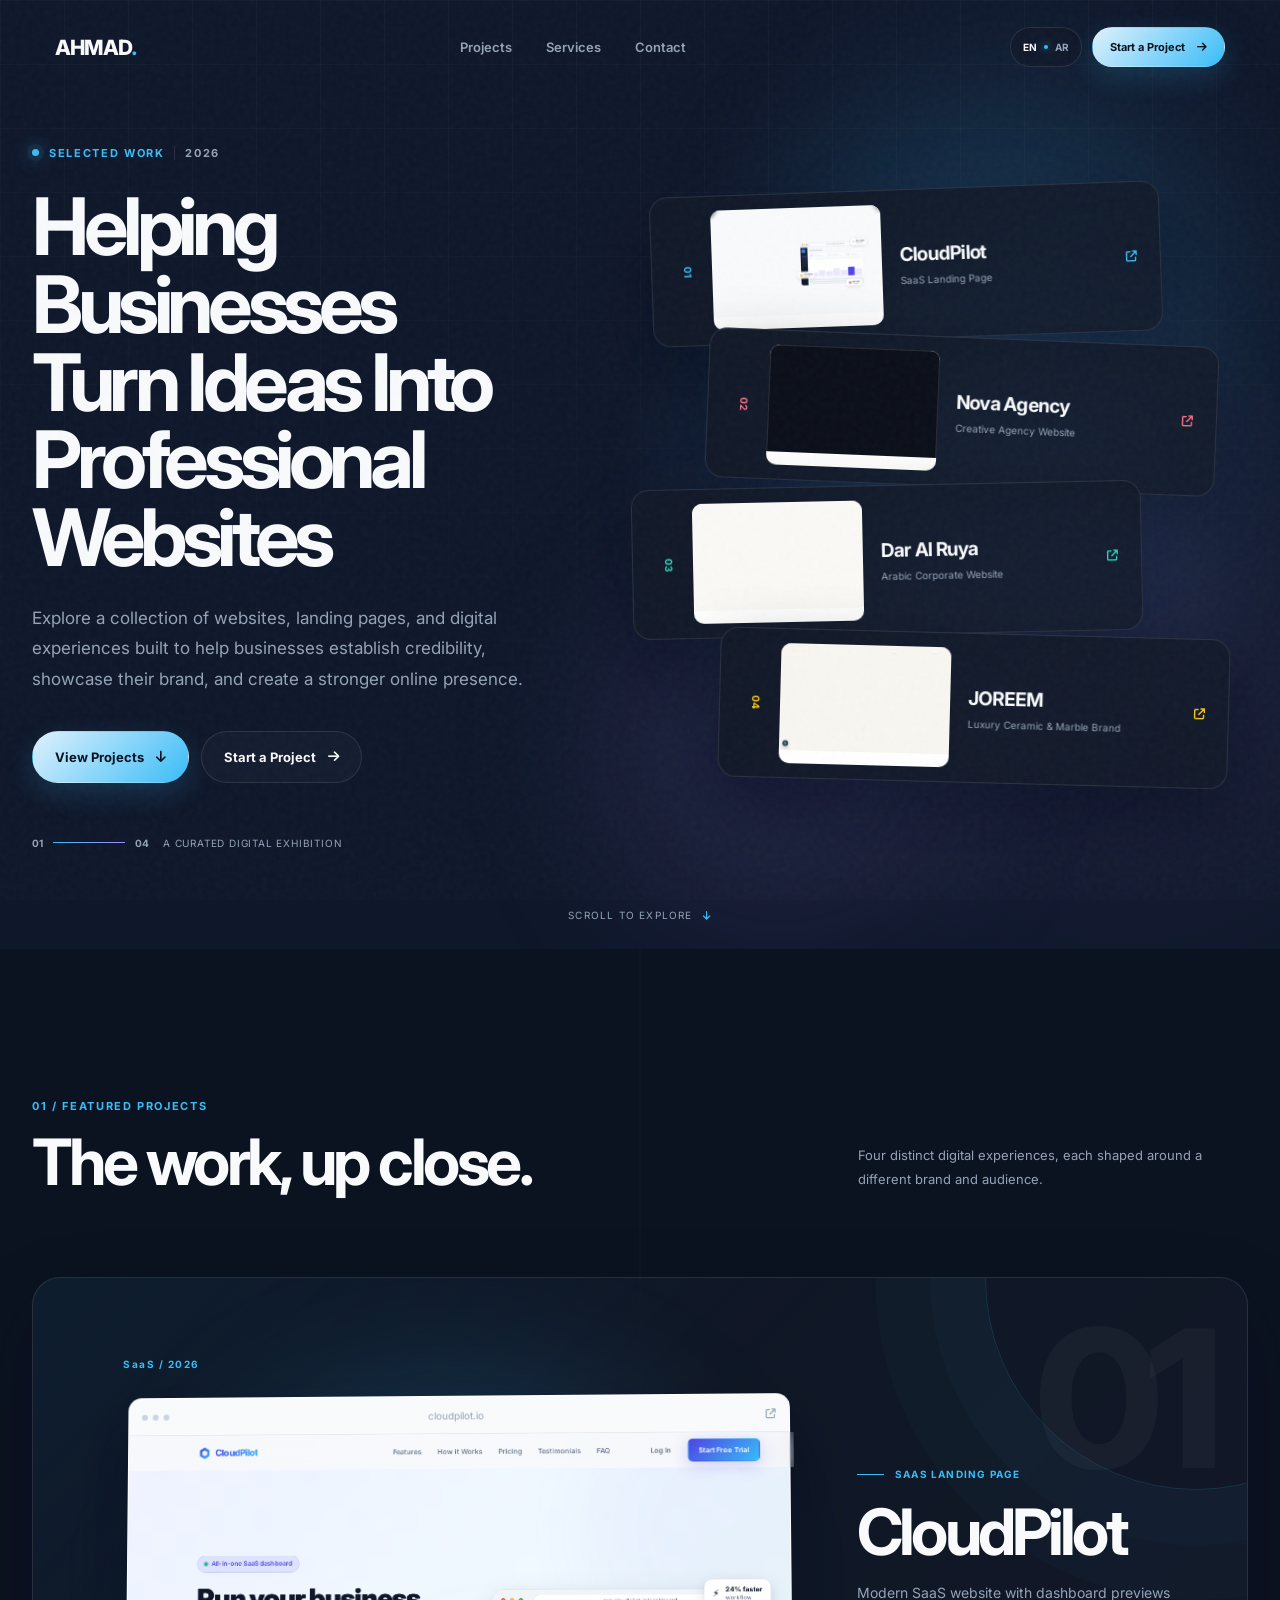
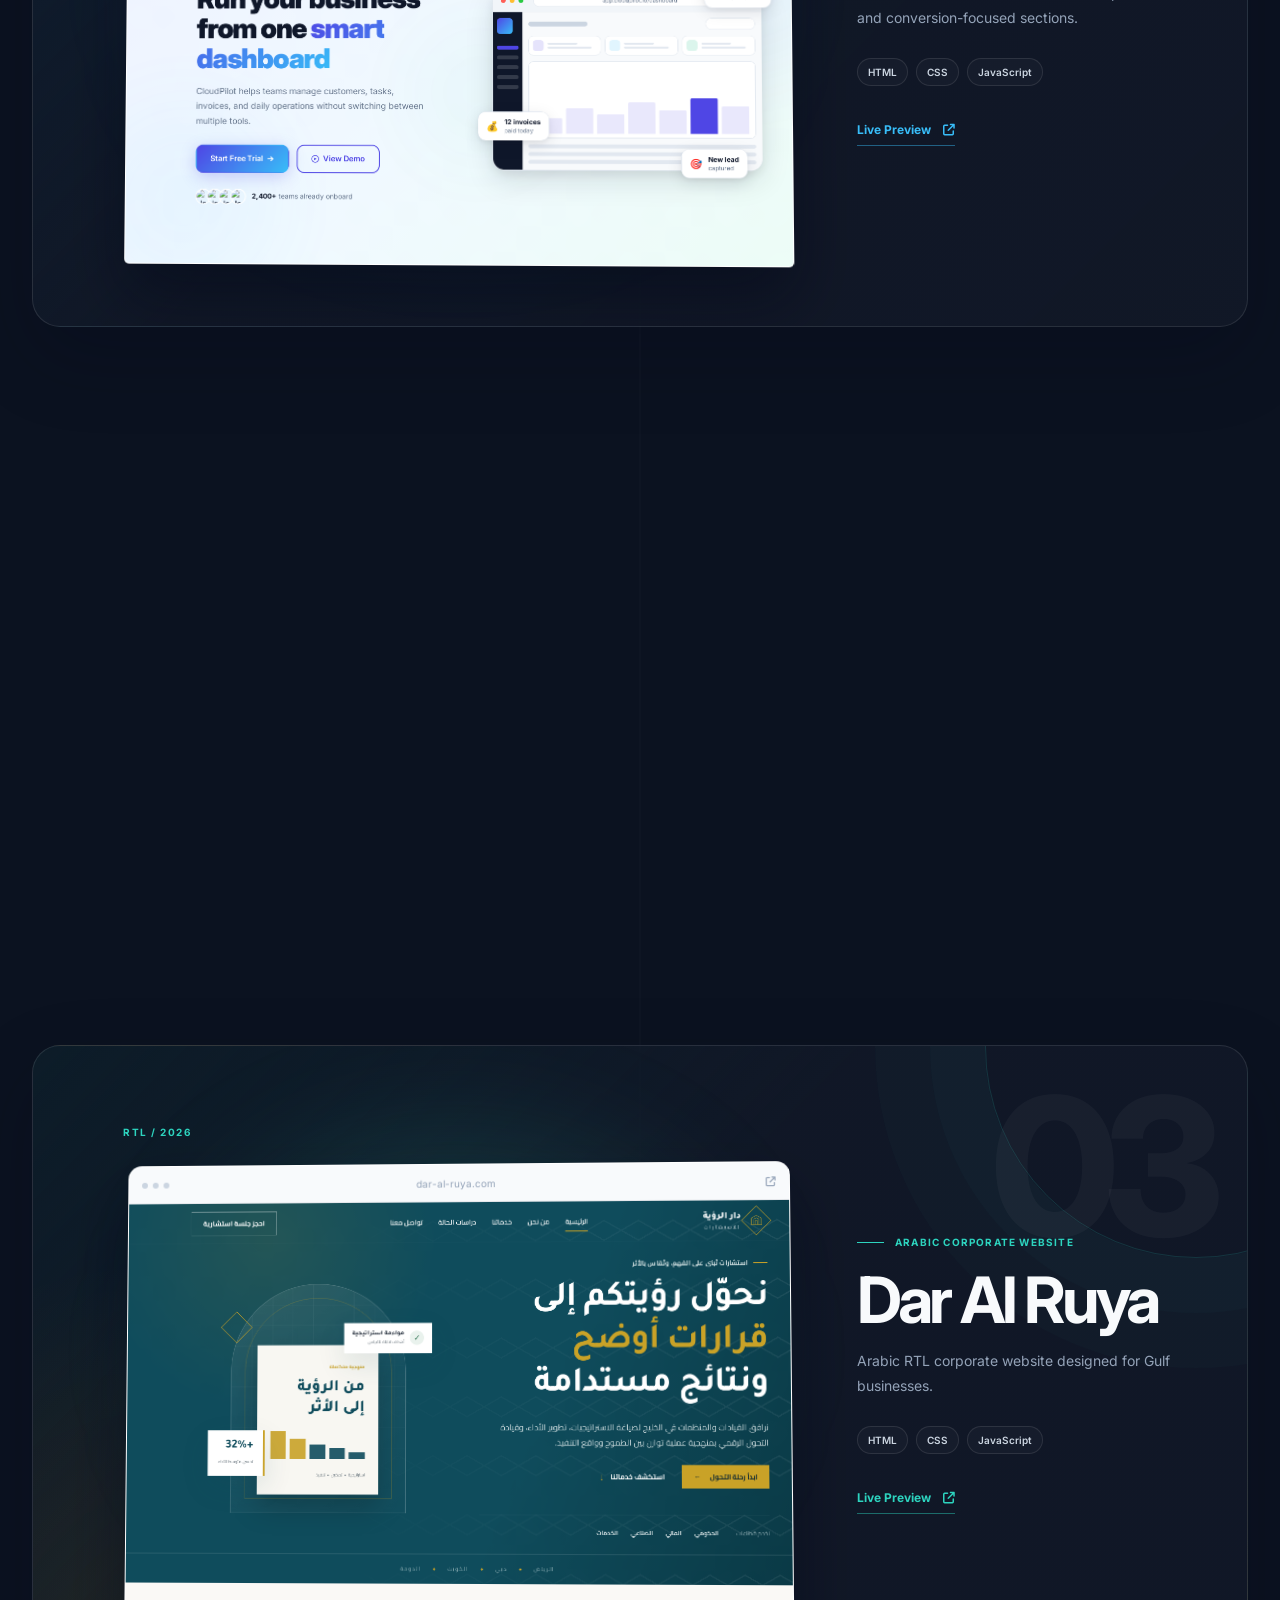
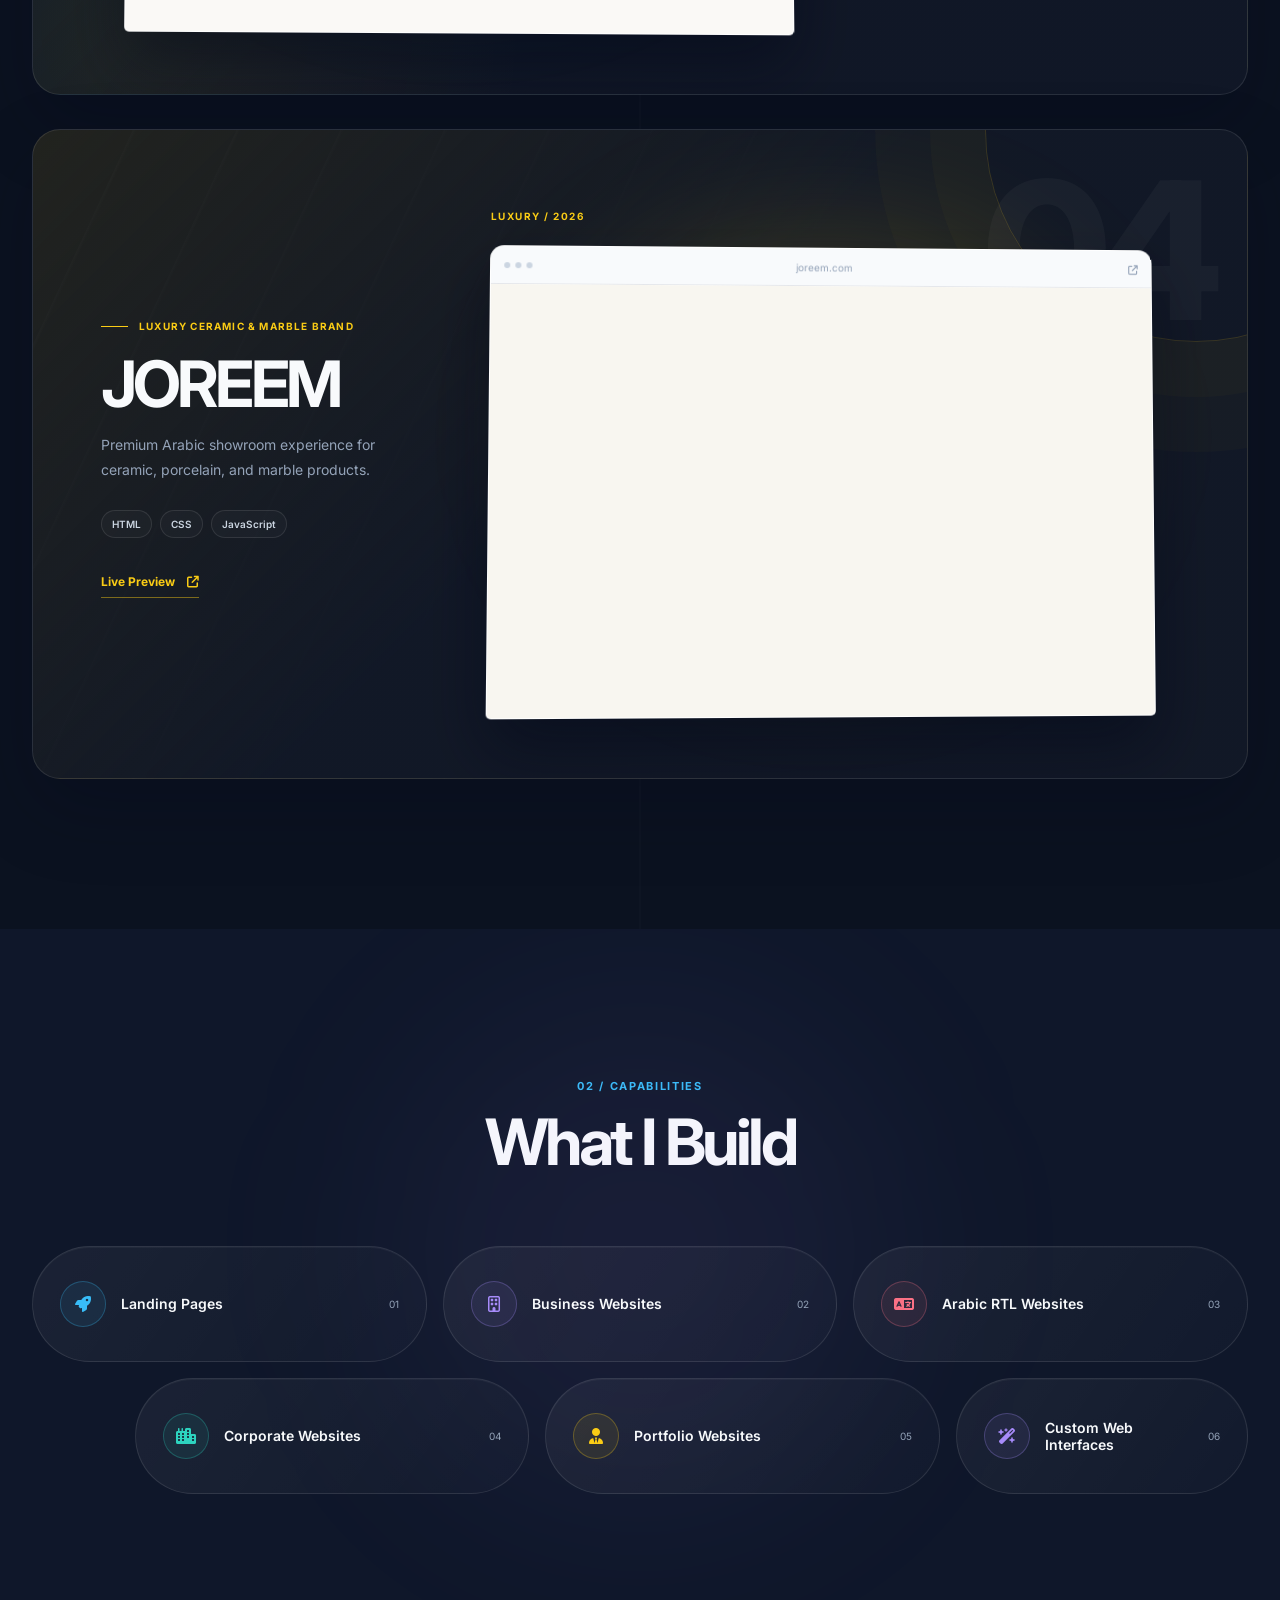
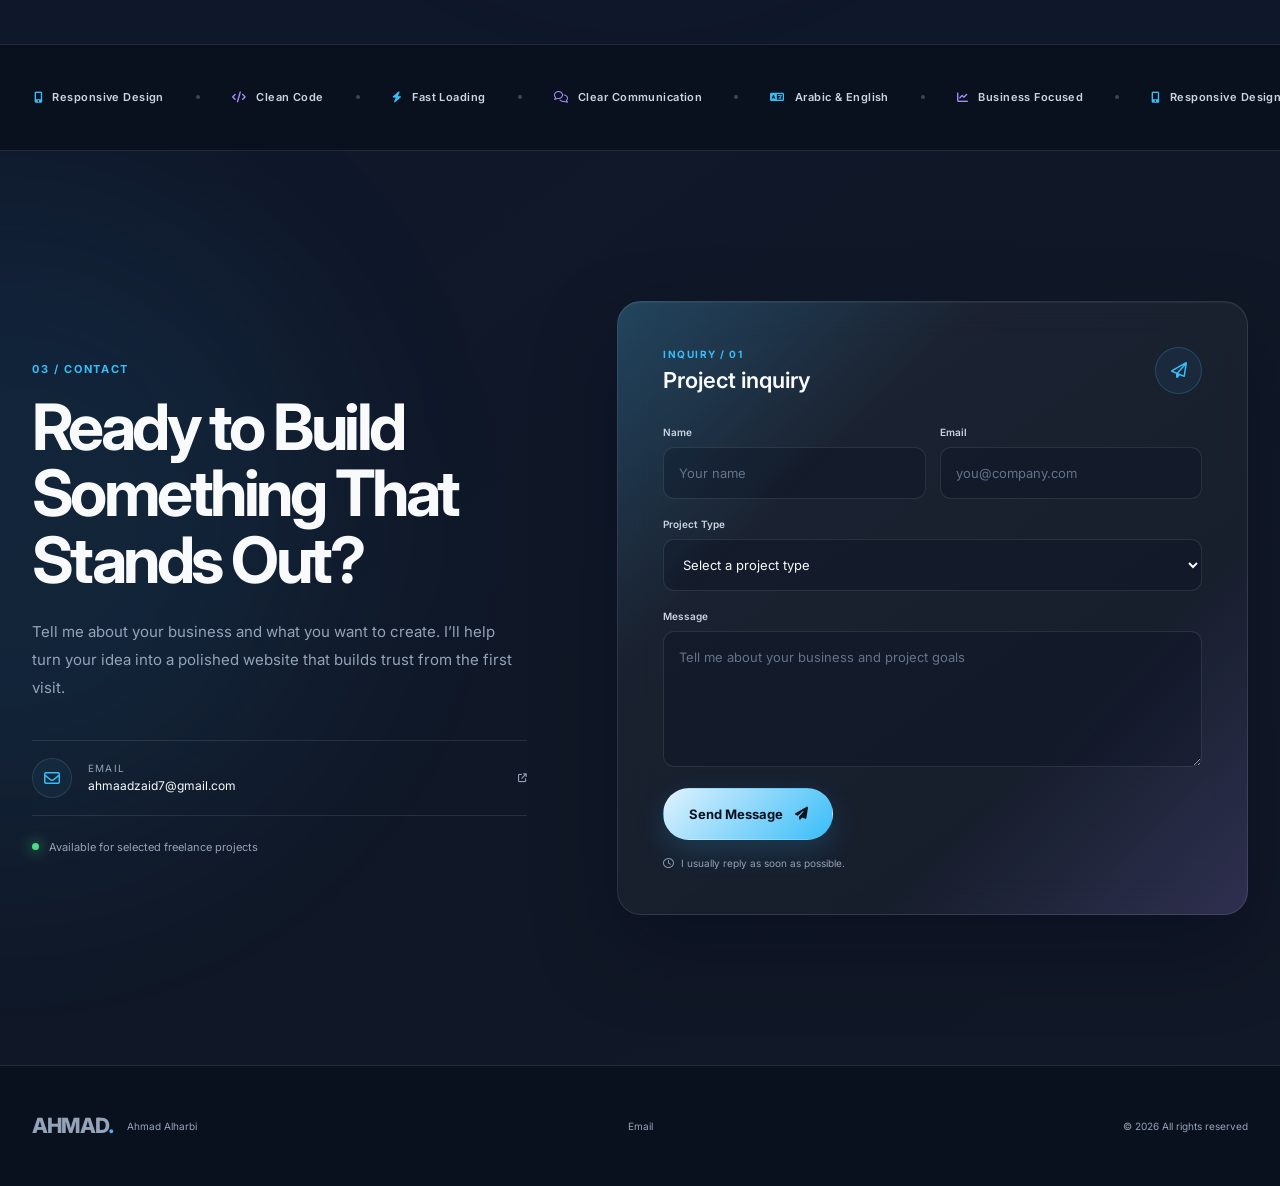
==== commit 2e004ed3: "fix" ====
--- a/index.html
+++ b/index.html
@@ -40,10 +40,6 @@
     "jobTitle": "Web Developer",
     "url": "https://ahmadalharbi.com",
     "email": "ahmaadzaid7@gmail.com",
-    "sameAs": [
-      "https://www.linkedin.com/in/ahmadalharbi",
-      "https://github.com/ahmadalharbi"
-    ],
     "knowsLanguage": ["en", "ar"],
     "description": "Premium websites built by Ahmad Alharbi for businesses that want to look professional and trustworthy online."
   }
@@ -227,8 +223,6 @@
           <p class="contact-intro reveal" data-i18n="contactIntro">Tell me about your business and what you want to create. I’ll help turn your idea into a polished website that builds trust from the first visit.</p>
           <div class="direct-links reveal">
             <a href="mailto:ahmaadzaid7@gmail.com"><i class="fa-regular fa-envelope"></i><span><small data-i18n="emailLabel">Email</small>ahmaadzaid7@gmail.com</span><i class="fa-solid fa-arrow-up-right-from-square link-arrow"></i></a>
-            <a href="https://www.linkedin.com/in/ahmadalharbi" target="_blank" rel="noreferrer"><i class="fa-brands fa-linkedin-in"></i><span><small>LinkedIn</small><span data-i18n="connectLinkedIn">Connect on LinkedIn</span></span><i class="fa-solid fa-arrow-up-right-from-square link-arrow"></i></a>
-            <a href="https://github.com/ahmadalharbi" target="_blank" rel="noreferrer"><i class="fa-brands fa-github"></i><span><small>GitHub</small><span data-i18n="viewGithub">View my GitHub</span></span><i class="fa-solid fa-arrow-up-right-from-square link-arrow"></i></a>
           </div>
           <div class="availability reveal"><i></i><span data-i18n="availability">Available for selected freelance projects</span></div>
         </div>
@@ -255,7 +249,7 @@
   </main>
 
   <footer class="site-footer">
-    <div class="shell footer-inner"><div class="footer-brand"><a class="logo" href="#home">AHMAD<span>.</span></a><small data-i18n="footerName">Ahmad Alharbi</small></div><div class="footer-links"><a href="mailto:ahmaadzaid7@gmail.com" data-i18n="emailLabel">Email</a><a href="https://www.linkedin.com/in/ahmadalharbi" target="_blank" rel="noreferrer">LinkedIn</a><a href="https://github.com/ahmadalharbi" target="_blank" rel="noreferrer">GitHub</a></div><span>&copy; <span id="year"></span> <span data-i18n="rights">All rights reserved</span></span></div>
+    <div class="shell footer-inner"><div class="footer-brand"><a class="logo" href="#home">AHMAD<span>.</span></a><small data-i18n="footerName">Ahmad Alharbi</small></div><div class="footer-links"><a href="mailto:ahmaadzaid7@gmail.com" data-i18n="emailLabel">Email</a></div><span>&copy; <span id="year"></span> <span data-i18n="rights">All rights reserved</span></span></div>
   </footer>
 
   <button class="back-top" type="button" data-i18n-aria="backTop" aria-label="Back to top"><i class="fa-solid fa-arrow-up"></i></button>
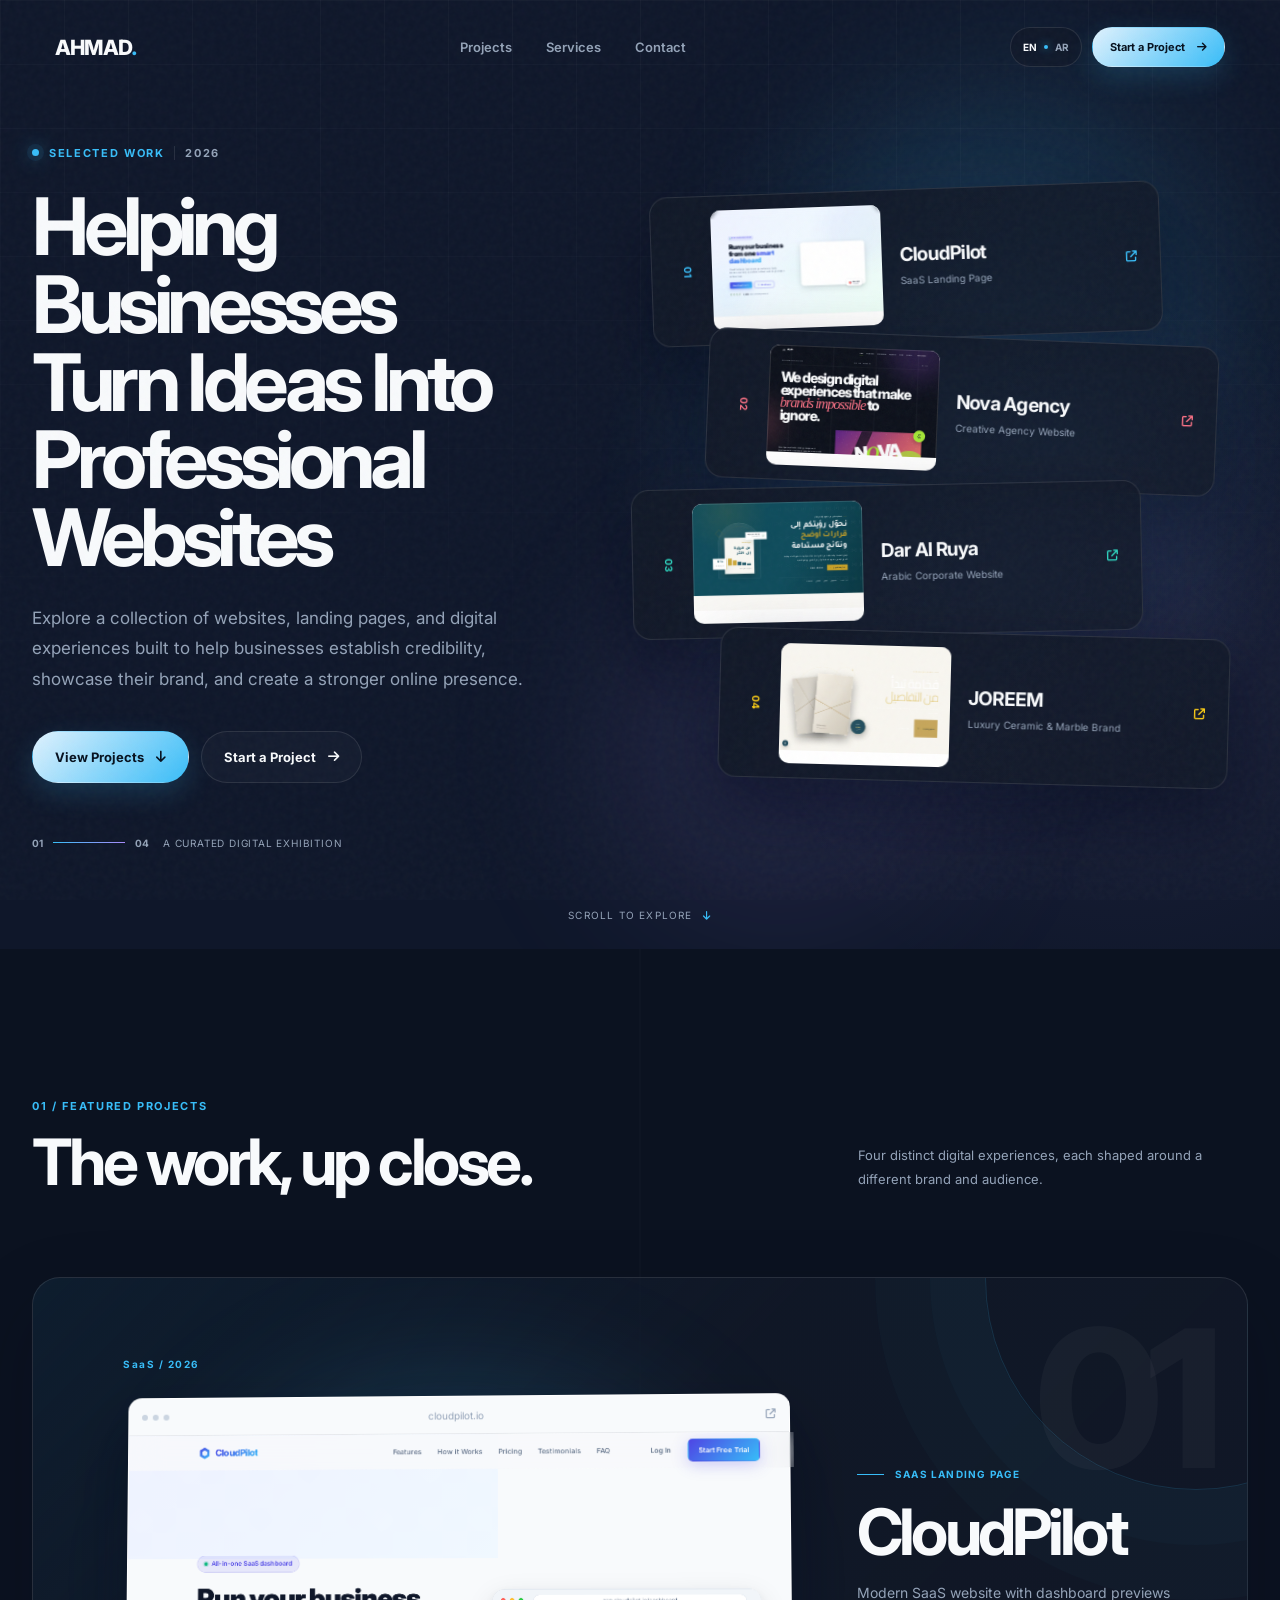
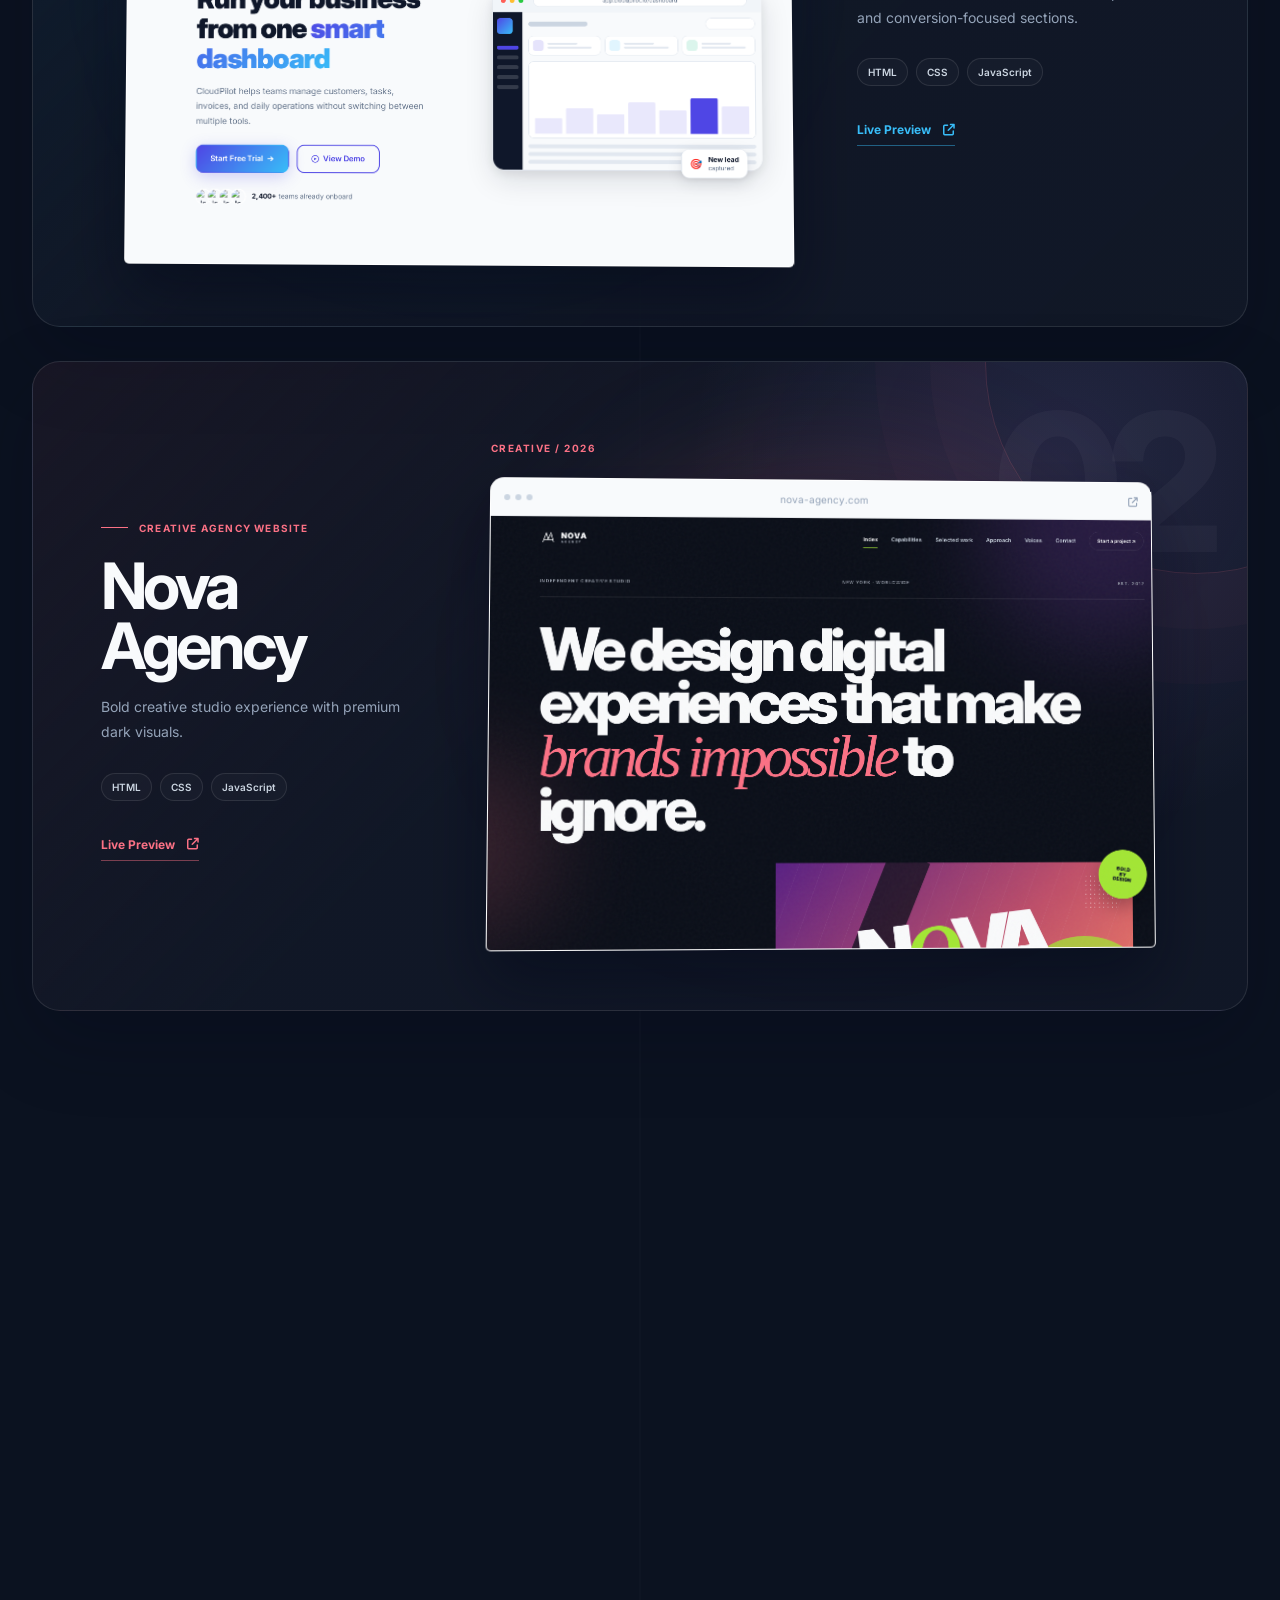
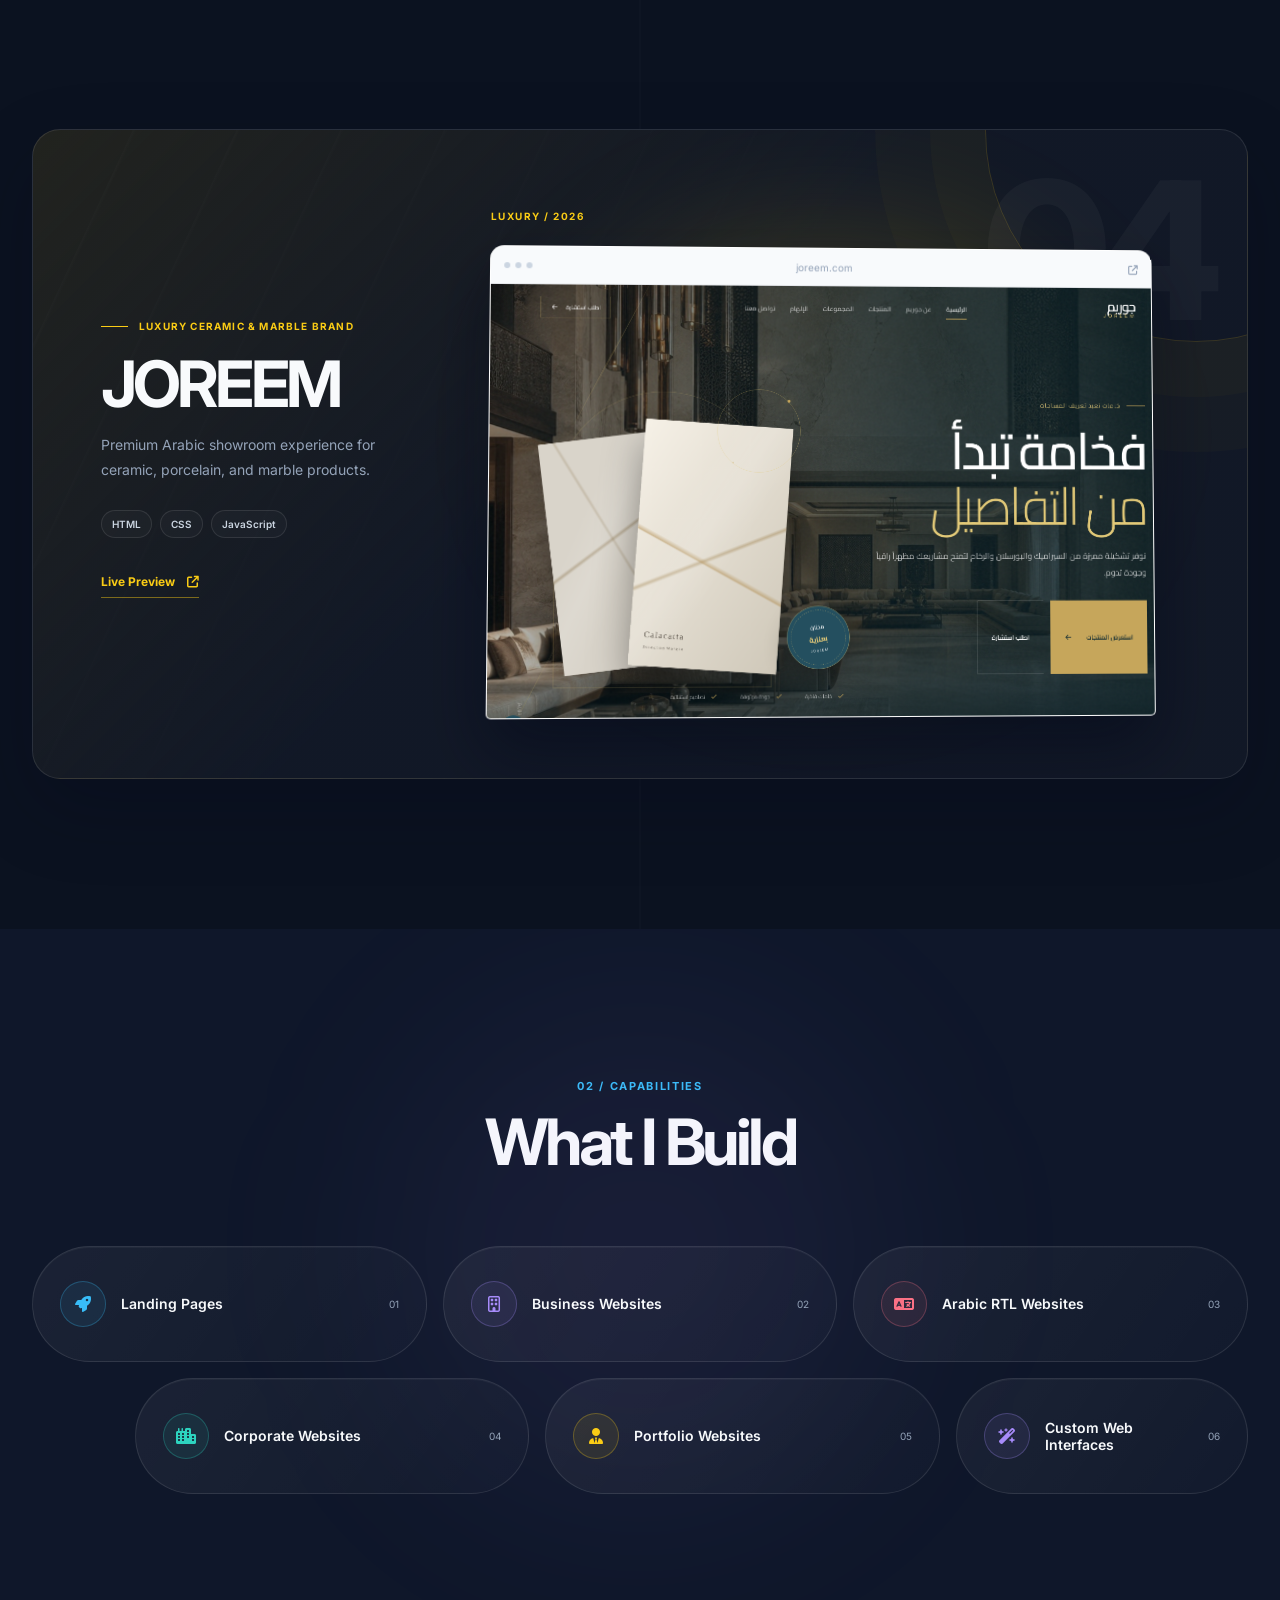
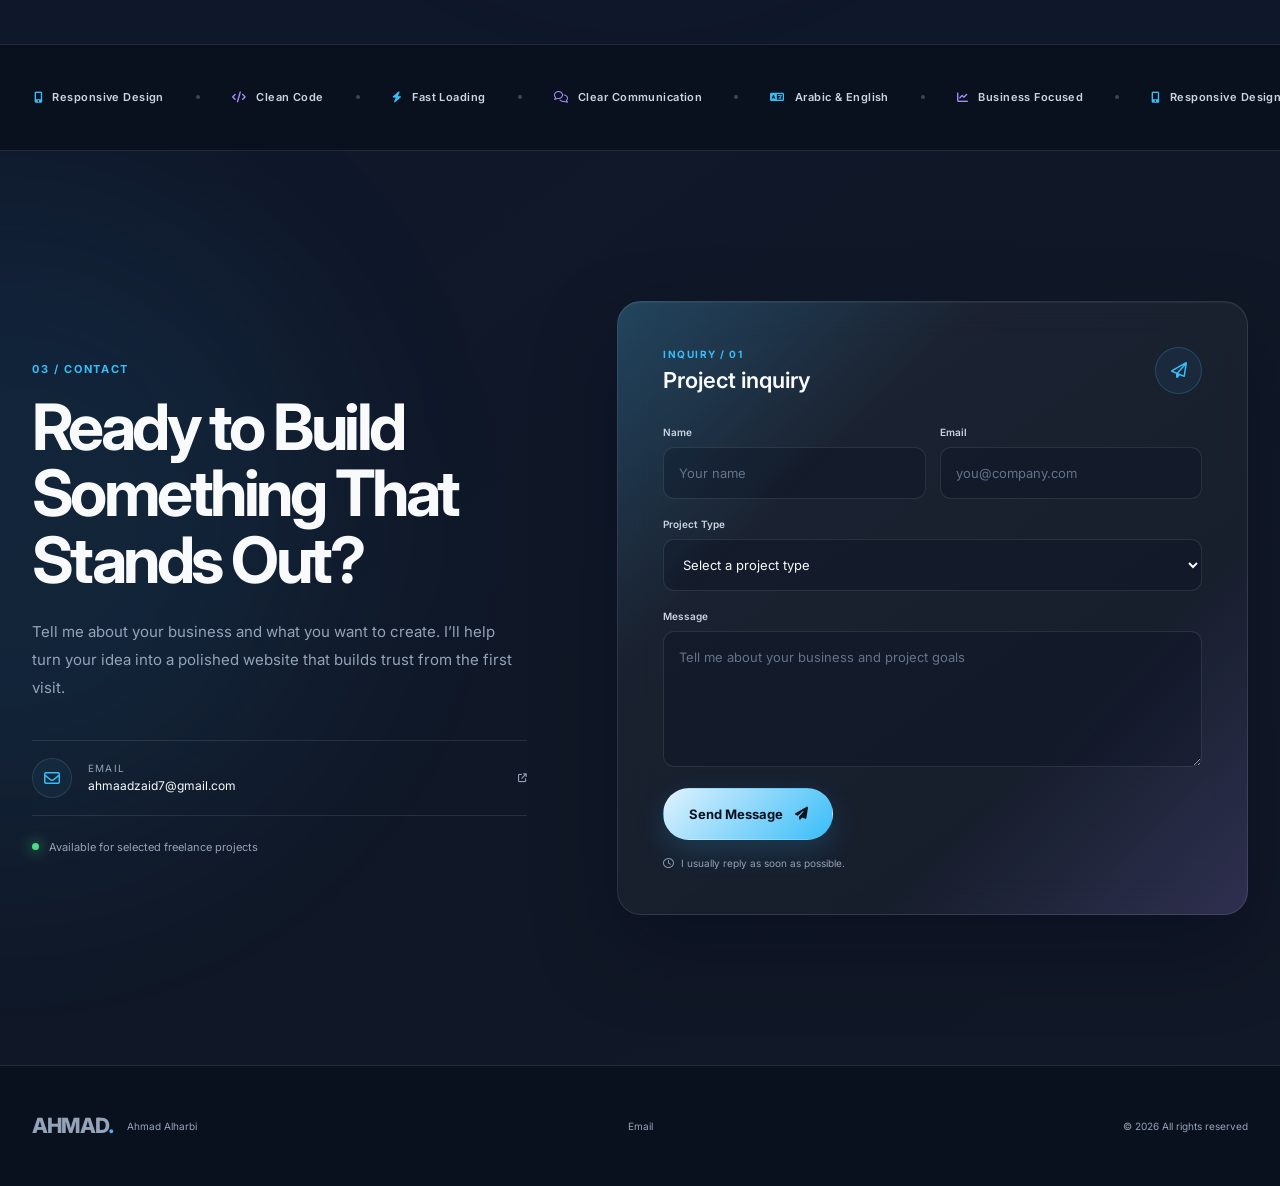
==== commit e85451b8: "update form" ====
--- a/index.html
+++ b/index.html
@@ -232,7 +232,7 @@
           <form class="contact-form" action="https://formsubmit.co/ahmaadzaid7@gmail.com" method="post">
             <input type="hidden" name="_subject" value="New portfolio inquiry from Ahmad website">
             <input type="hidden" name="_template" value="table">
-            <input type="hidden" name="_next" value="https://ahmadalharbi.com/?sent=1">
+            <input type="hidden" name="_next" value="https://azharbi.com/?sent=1">
             <input type="text" name="_honey" style="display:none" tabindex="-1" autocomplete="off">
             <div class="form-row">
               <label for="field-name"><span data-i18n="fieldName">Name</span><input id="field-name" type="text" name="name" required data-i18n-placeholder="namePlaceholder" placeholder="Your name" autocomplete="name"></label>
